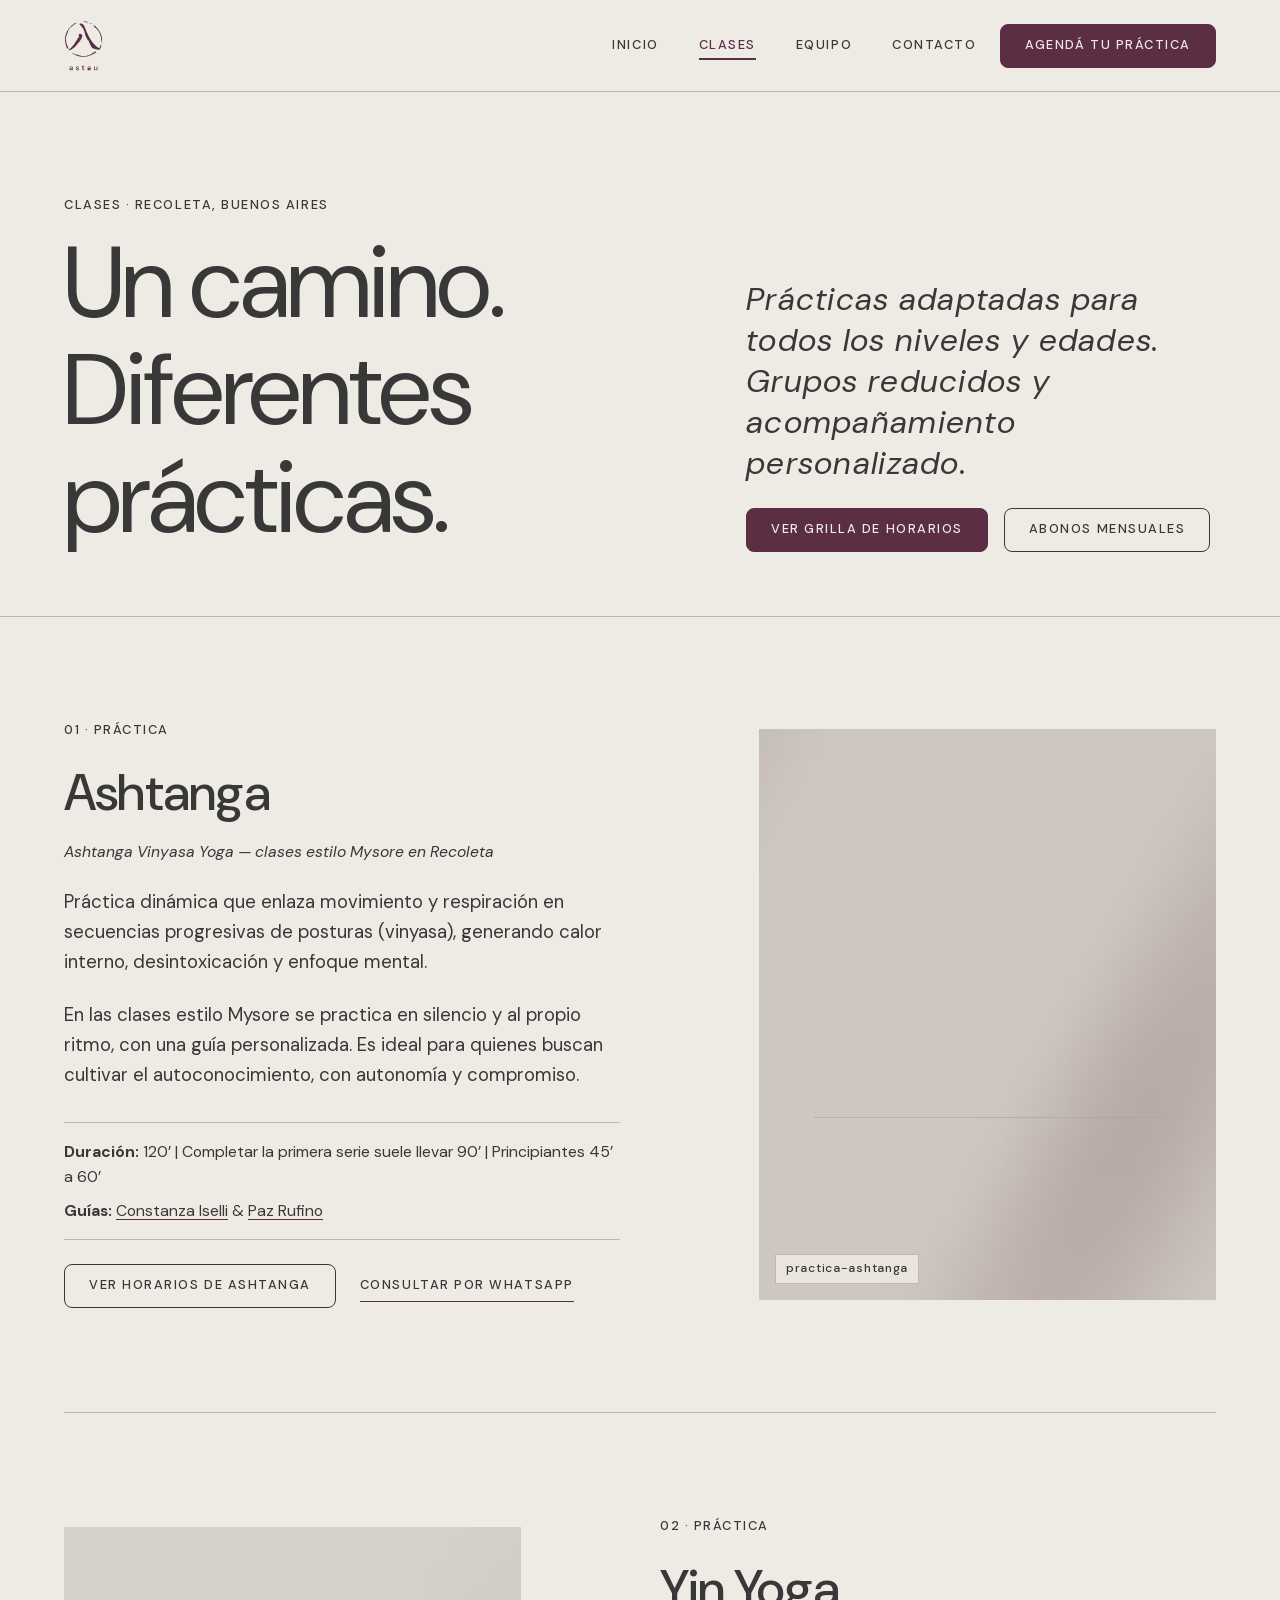
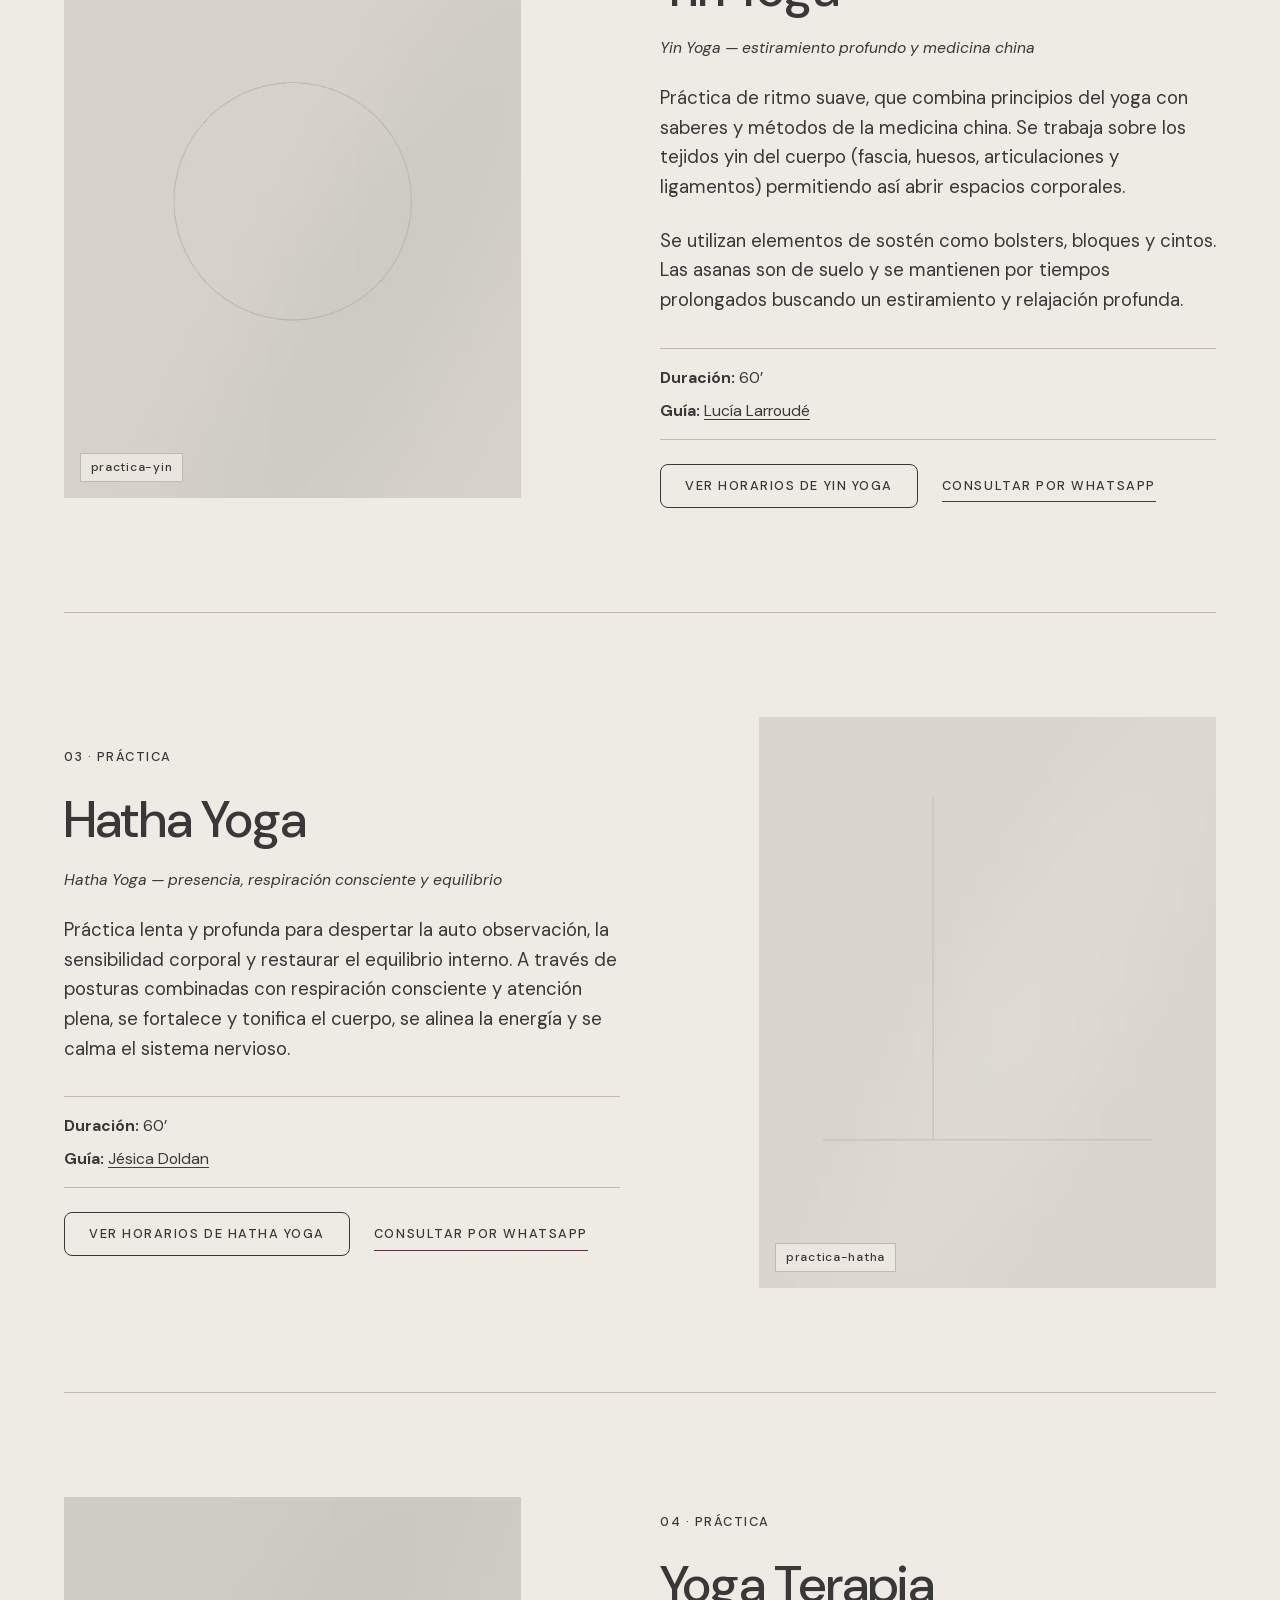
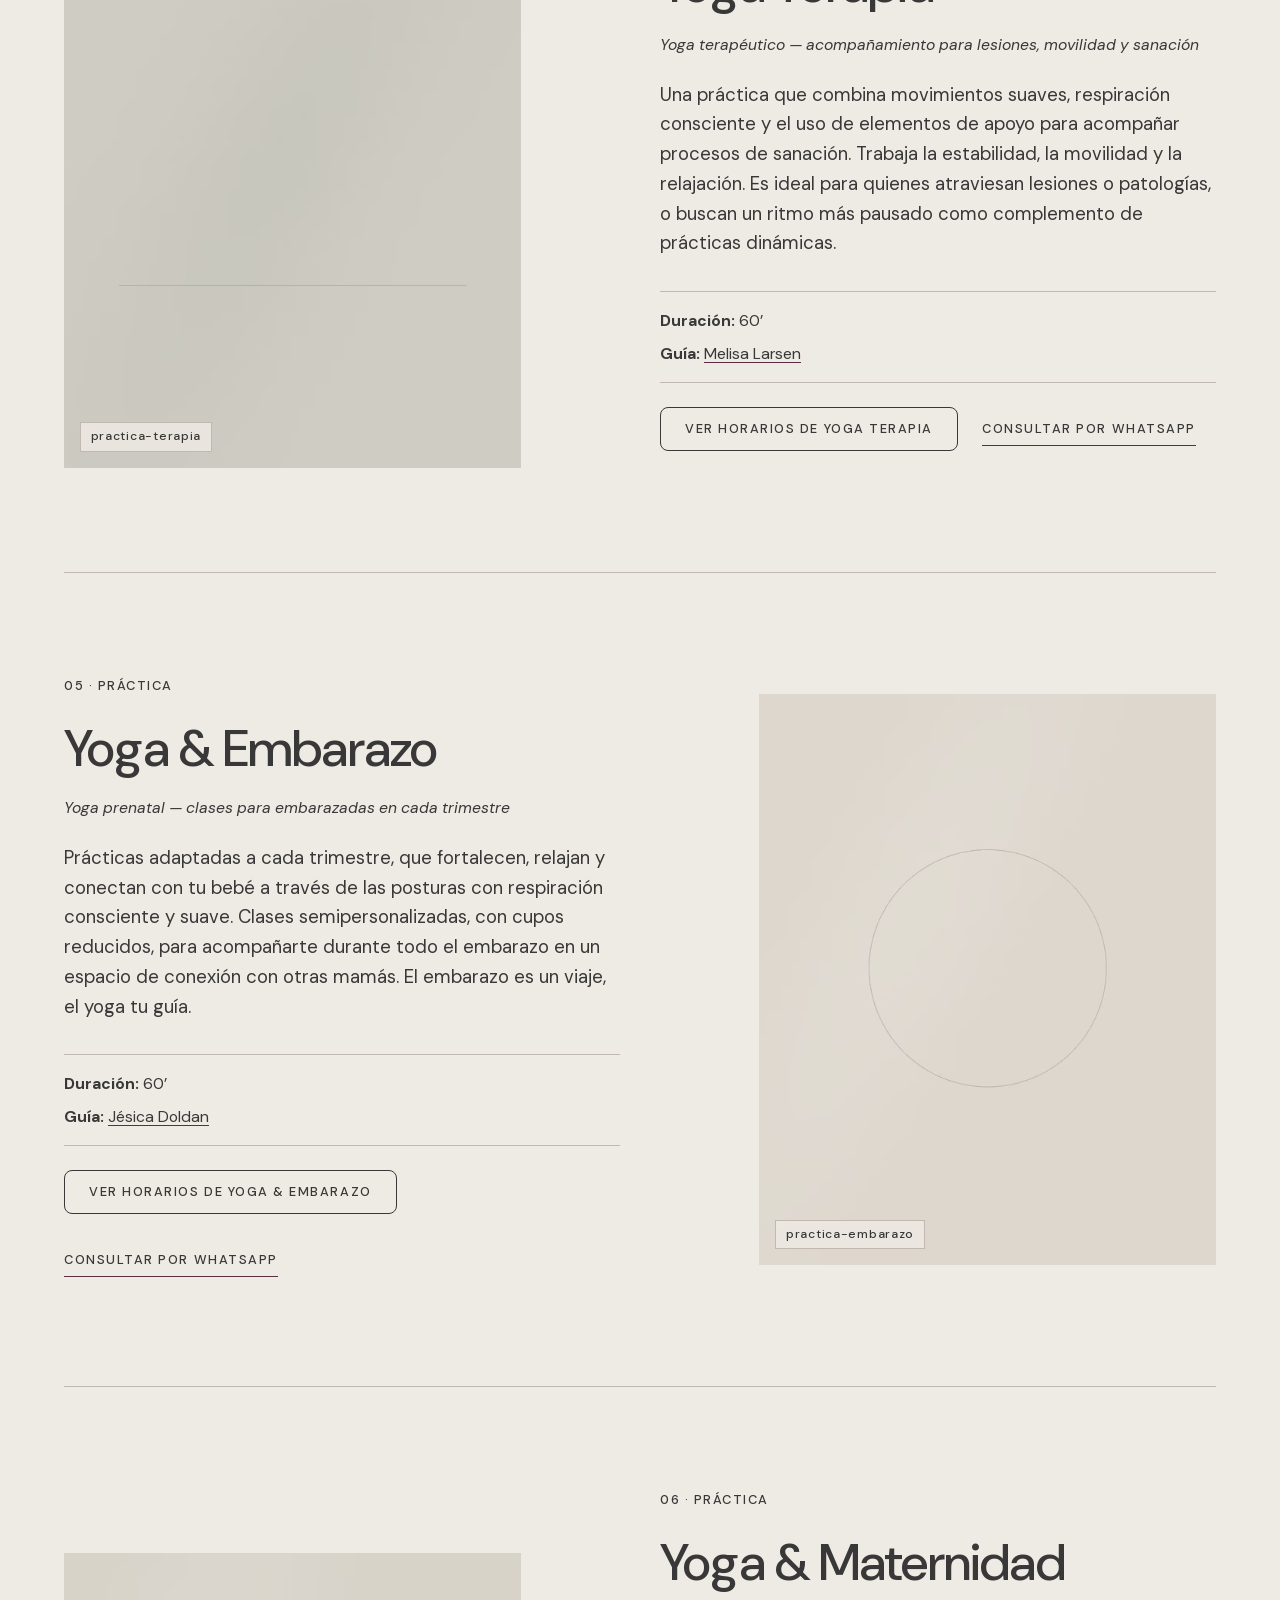
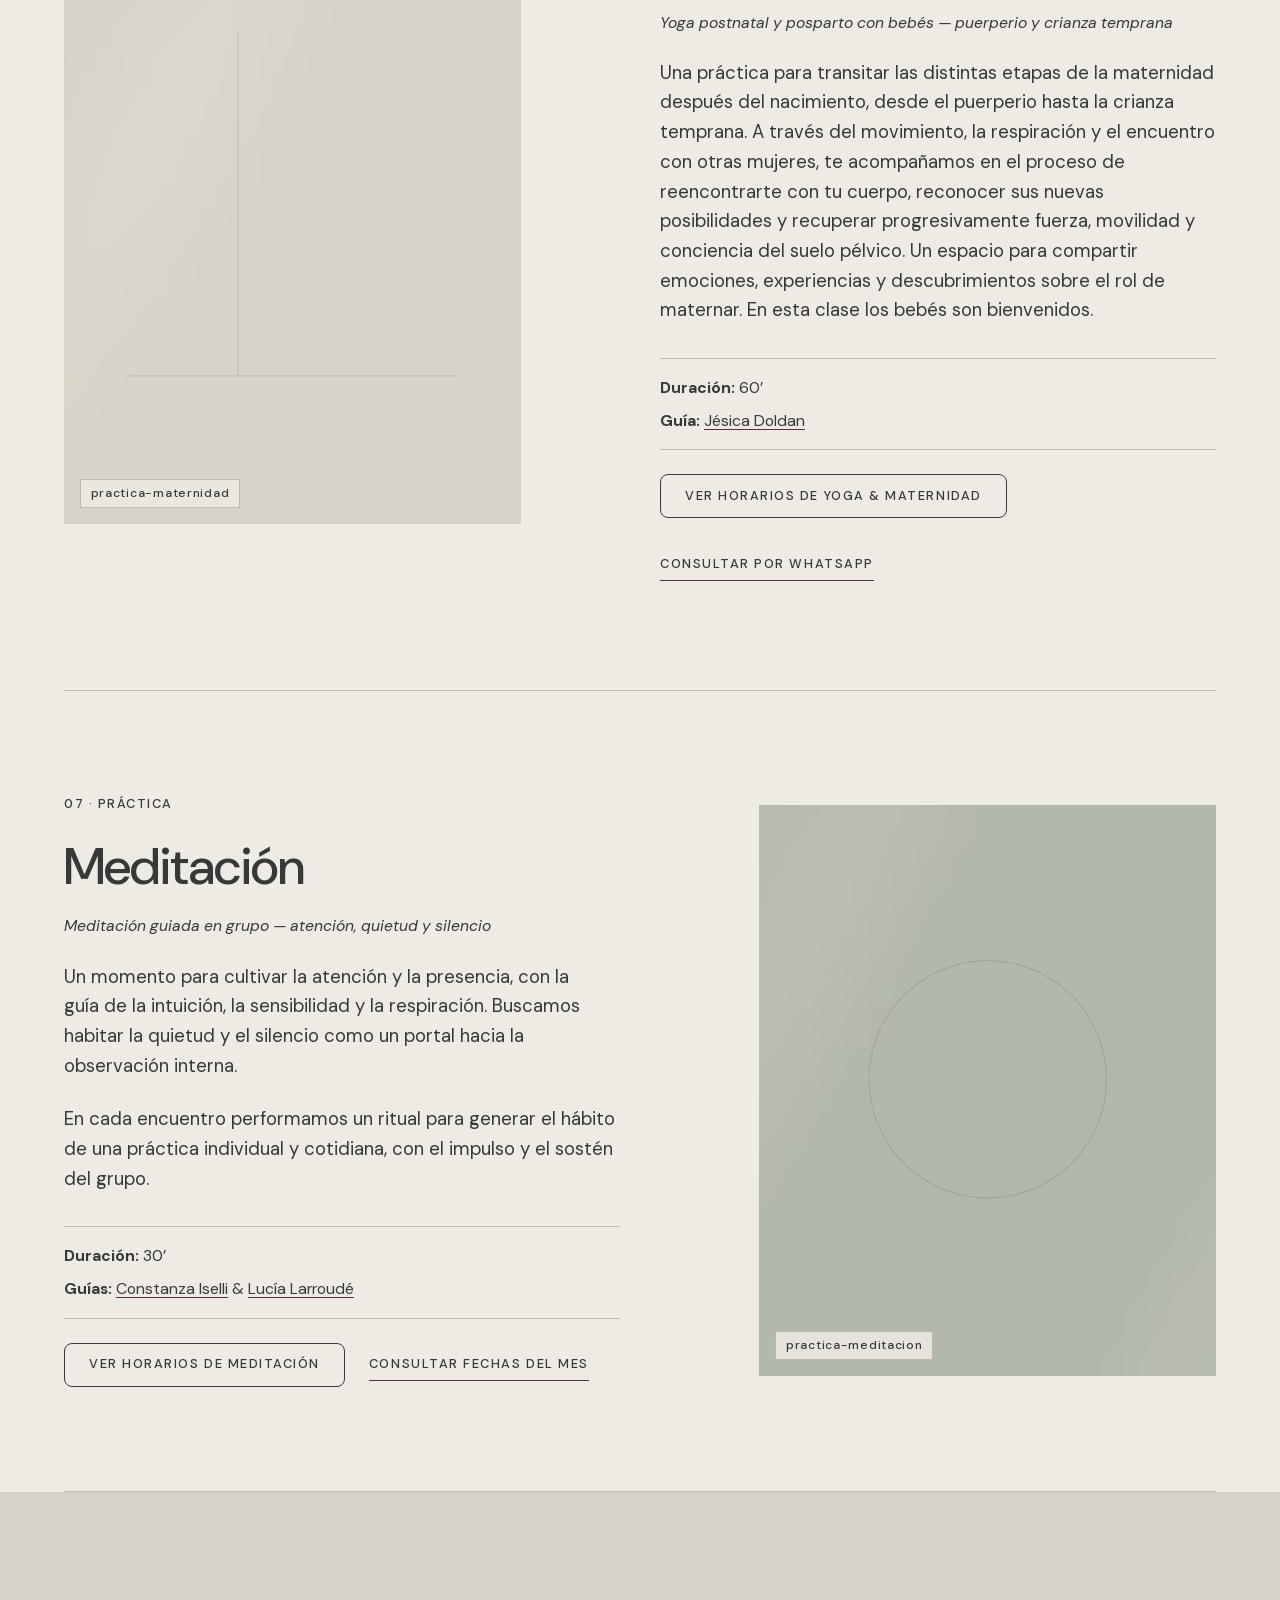
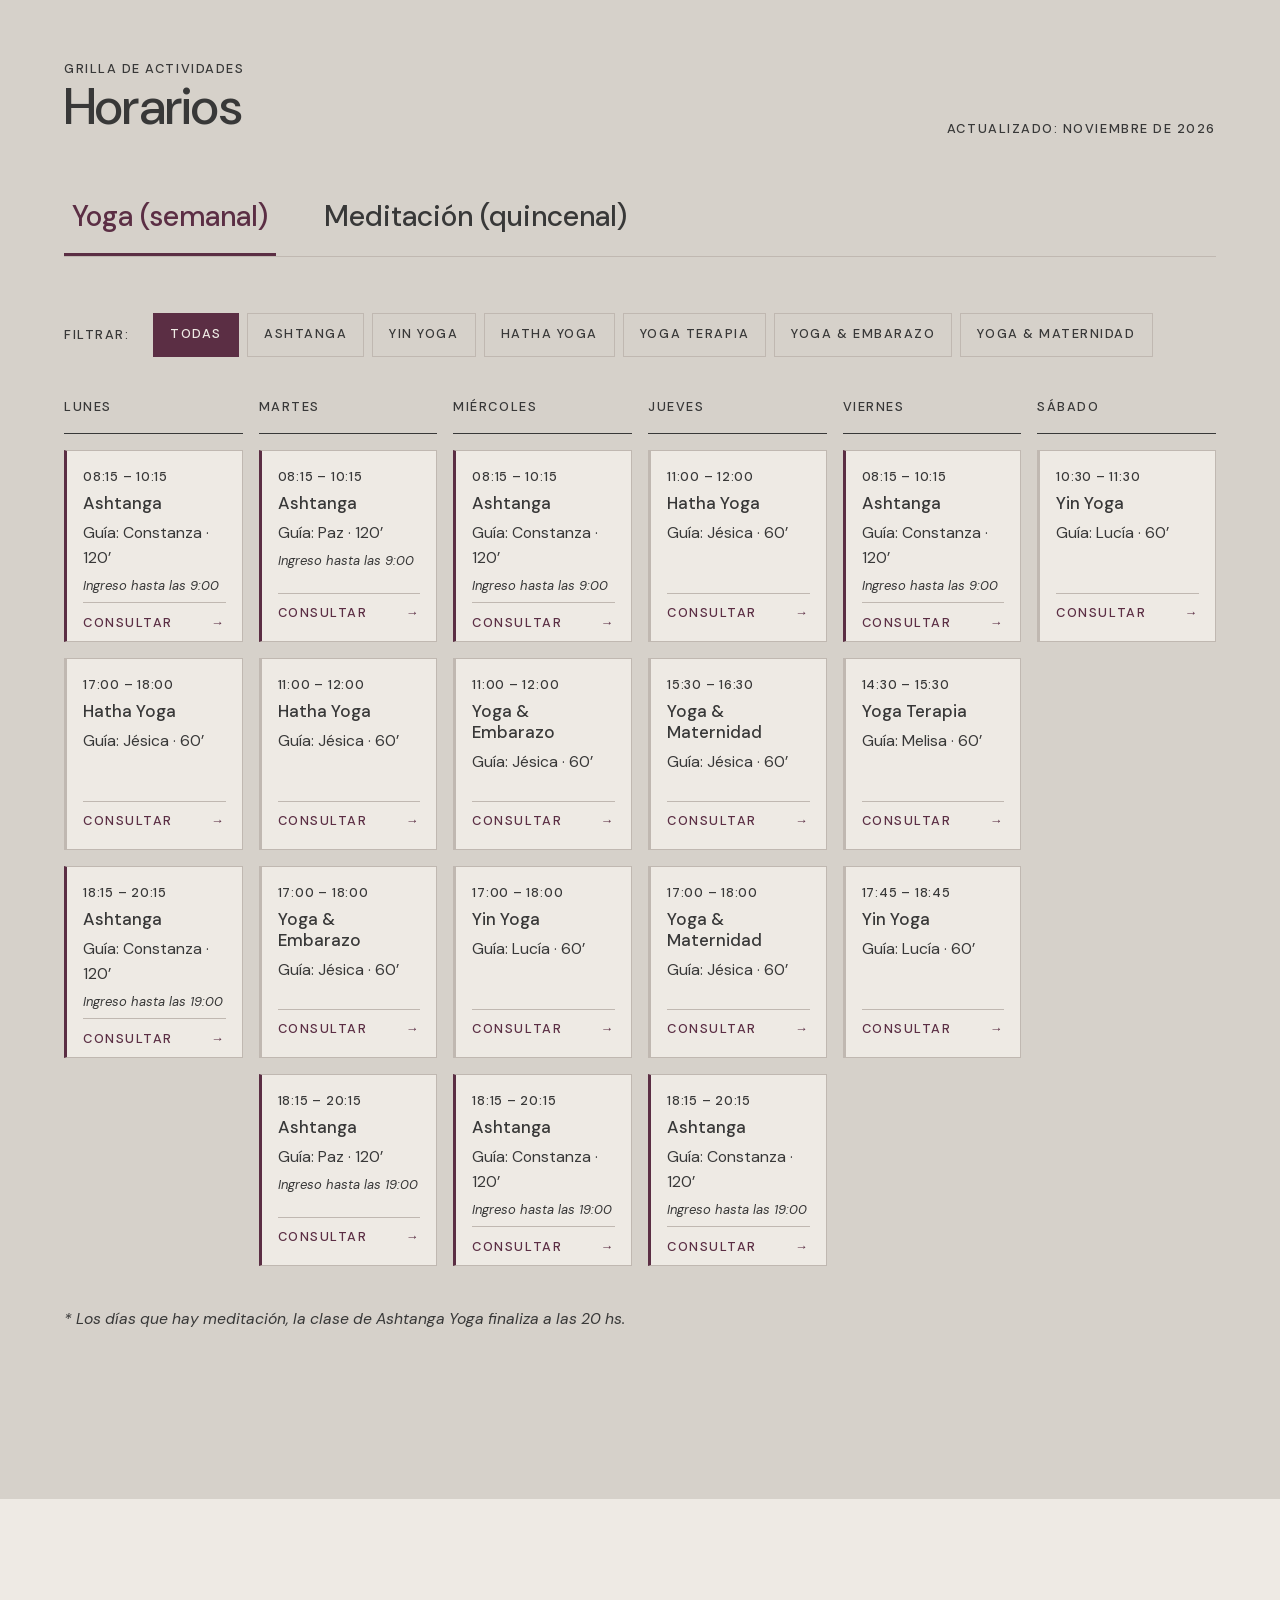
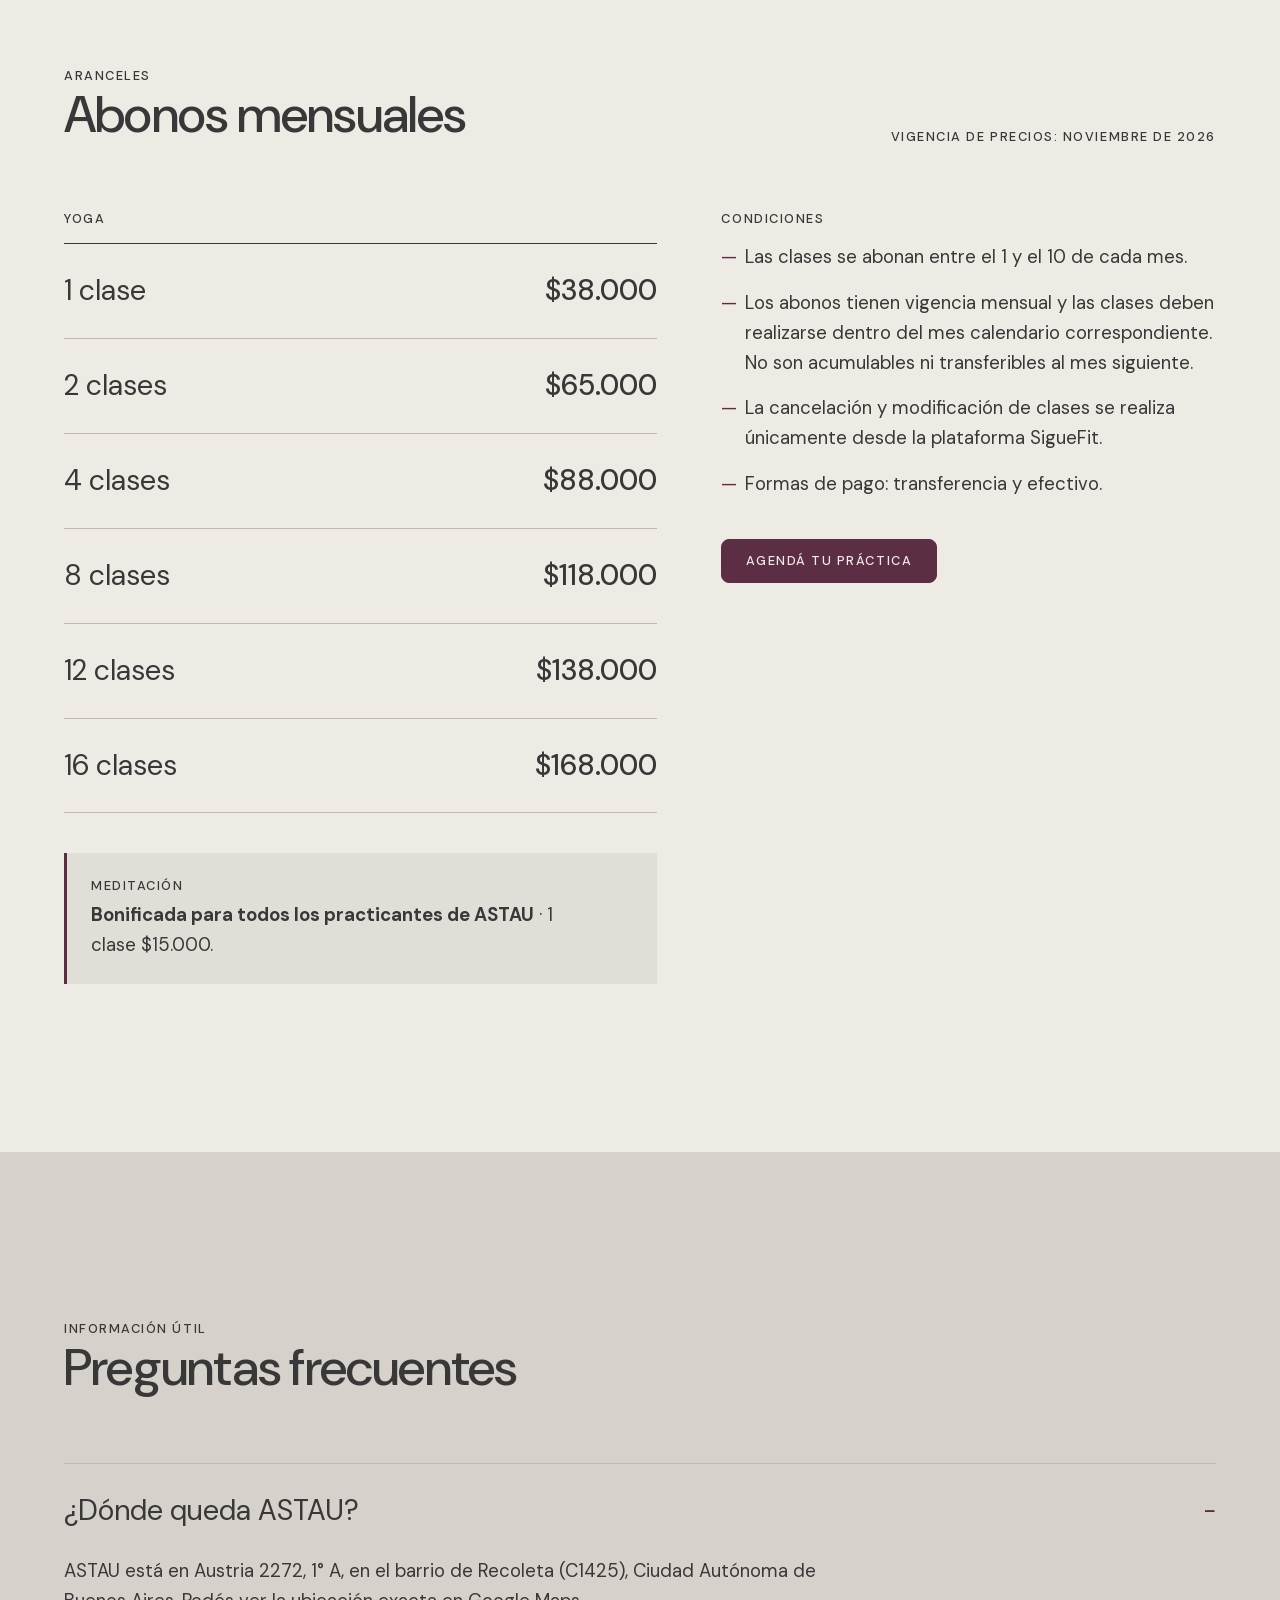
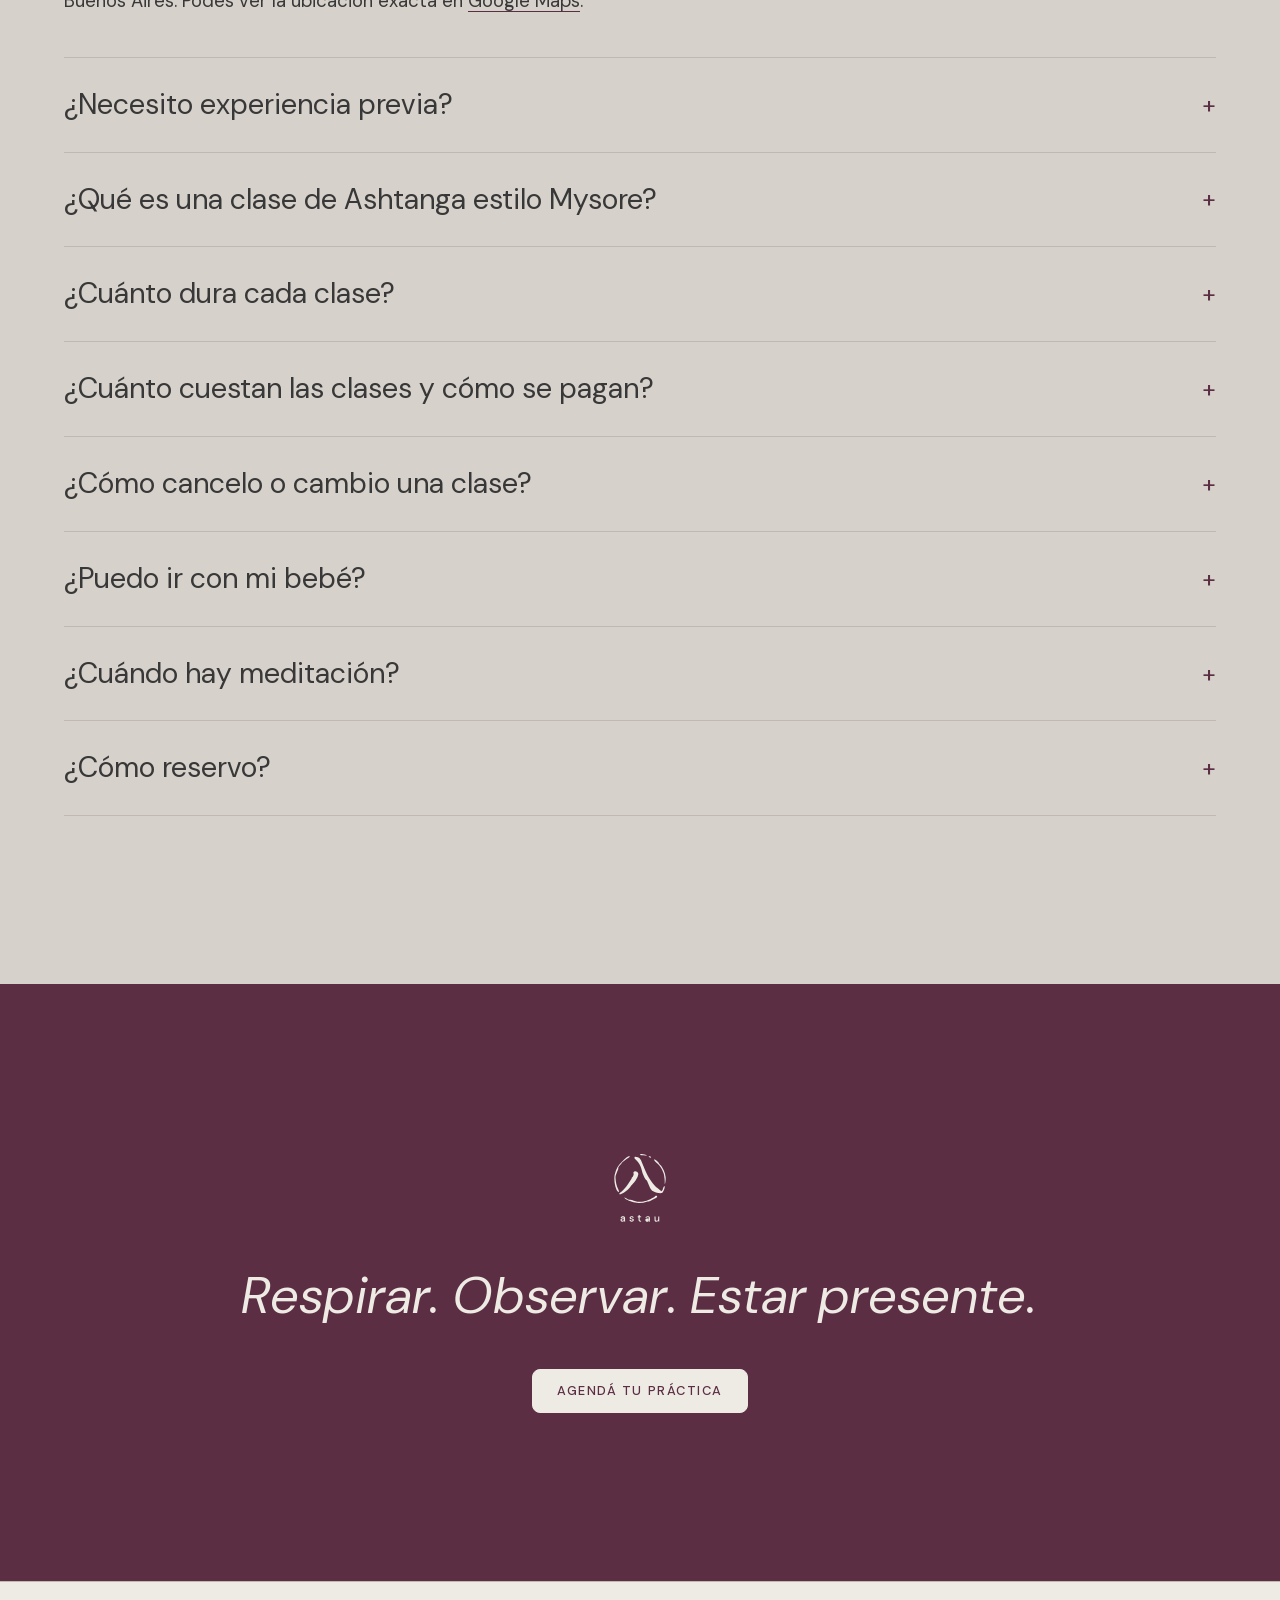
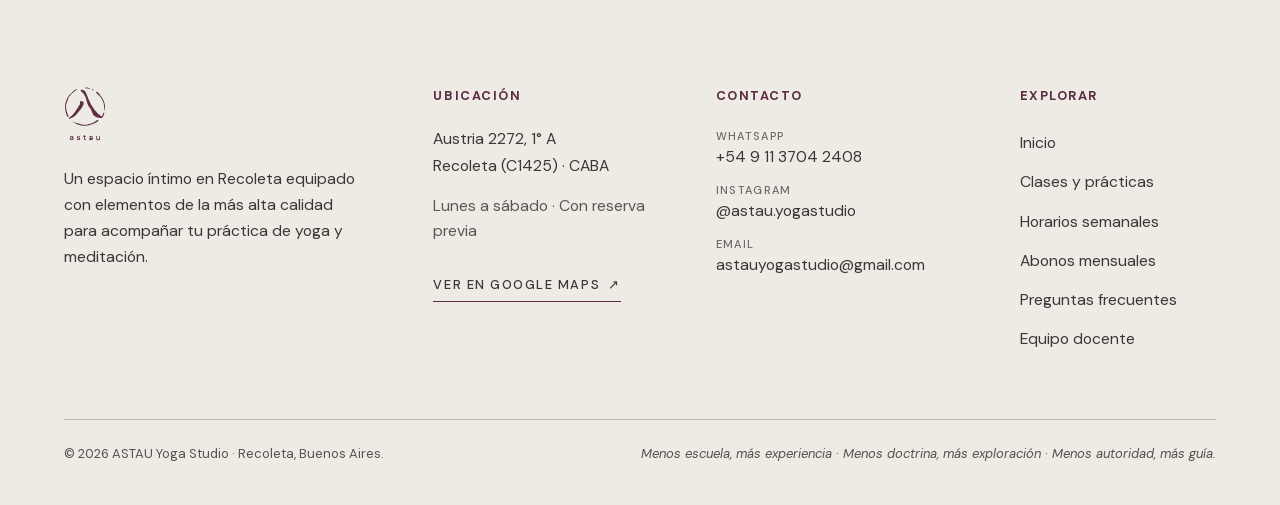
==== clases/index.html @ cbd9202c "version 2" ====
<!DOCTYPE html>
<html lang="es-AR">
<head>
  <meta charset="utf-8">
  <meta name="viewport" content="width=device-width, initial-scale=1.0">
  <title>Clases de yoga en Recoleta: prácticas, horarios y abonos · ASTAU</title>
  <meta name="description" content="Ashtanga estilo Mysore, Yin Yoga, Hatha, Yoga Terapia, yoga prenatal y postnatal, y meditación. Horarios de lunes a sábado y abonos mensuales.">
  <link rel="canonical" href="https://www.astauyoga.com.ar/clases/">

  <!-- Open Graph -->
  <meta property="og:type" content="website">
  <meta property="og:locale" content="es_AR">
  <meta property="og:site_name" content="ASTAU Yoga Studio">
  <meta property="og:title" content="Clases de yoga en Recoleta: prácticas, horarios y abonos · ASTAU">
  <meta property="og:description" content="Ashtanga estilo Mysore, Yin Yoga, Hatha, Yoga Terapia, yoga prenatal y postnatal, y meditación. Horarios de lunes a sábado y abonos mensuales.">
  <meta property="og:url" content="https://www.astauyoga.com.ar/clases/">
  <meta property="og:image" content="https://www.astauyoga.com.ar/assets/img/og-astau.jpg">
  <meta property="og:image:width" content="1200">
  <meta property="og:image:height" content="630">
  <meta name="twitter:card" content="summary_large_image">

  <!-- Iconos y Manifiesto -->
  <link rel="icon" href="/favicon.svg" type="image/svg+xml">
  <link rel="manifest" href="/site.webmanifest">
  <meta name="theme-color" content="#EEEAE4">

  <!-- Preload tipografía variable -->
  <link rel="preload" href="/assets/fonts/DMSans-Variable.woff2" as="font" type="font/woff2" crossorigin>
  <link rel="preload" href="/assets/fonts/DMSans-Italic-Variable.woff2" as="font" type="font/woff2" crossorigin>

  <!-- Hojas de estilo -->
  <link rel="stylesheet" href="/assets/css/tokens.css">
  <link rel="stylesheet" href="/assets/css/base.css">
  <link rel="stylesheet" href="/assets/css/components.css">
  <link rel="stylesheet" href="/assets/css/pages.css">

  <!-- Datos estructurados JSON-LD (SportsActivityLocation + OfferCatalog + WebSite + BreadcrumbList) -->
  <script type="application/ld+json">
  {
    "@context": "https://schema.org",
    "@graph": [
      {
        "@type": "SportsActivityLocation",
        "@id": "https://www.astauyoga.com.ar/#organization",
        "name": "ASTAU Yoga Studio",
        "alternateName": "ASTAU",
        "url": "https://www.astauyoga.com.ar/",
        "telephone": "+54 9 11 3704-2408",
        "email": "astauyogastudio@gmail.com",
        "image": "https://www.astauyoga.com.ar/assets/img/og-astau.jpg",
        "priceRange": "$15.000 - $168.000 ARS",
        "address": {
          "@type": "PostalAddress",
          "streetAddress": "Austria 2272, 1° A",
          "addressLocality": "Recoleta, Ciudad Autónoma de Buenos Aires",
          "addressRegion": "CABA",
          "postalCode": "C1425",
          "addressCountry": "AR"
        },
        "geo": {
          "@type": "GeoCoordinates",
          "latitude": -34.5882,
          "longitude": -58.4023
        },
        "hasMap": "https://maps.app.goo.gl/wTtZTwhwu7xZctVu7",
        "sameAs": [
          "https://www.instagram.com/astau.yogastudio/"
        ],
        "openingHoursSpecification": [
          {
            "@type": "OpeningHoursSpecification",
            "dayOfWeek": ["Monday", "Tuesday", "Wednesday"],
            "opens": "08:15",
            "closes": "20:15"
          },
          {
            "@type": "OpeningHoursSpecification",
            "dayOfWeek": "Thursday",
            "opens": "11:00",
            "closes": "20:15"
          },
          {
            "@type": "OpeningHoursSpecification",
            "dayOfWeek": "Friday",
            "opens": "08:15",
            "closes": "18:45"
          },
          {
            "@type": "OpeningHoursSpecification",
            "dayOfWeek": "Saturday",
            "opens": "10:30",
            "closes": "11:30"
          }
        ],
        "hasOfferCatalog": {
          "@type": "OfferCatalog",
          "name": "Prácticas y abonos mensuales en ASTAU",
          "itemListElement": [
            {
              "@type": "Offer",
              "name": "Abono mensual Yoga — 1 clase",
              "price": "38000",
              "priceCurrency": "ARS",
              "url": "https://www.astauyoga.com.ar/clases/#abonos"
            },
            {
              "@type": "Offer",
              "name": "Abono mensual Yoga — 2 clases",
              "price": "65000",
              "priceCurrency": "ARS",
              "url": "https://www.astauyoga.com.ar/clases/#abonos"
            },
            {
              "@type": "Offer",
              "name": "Abono mensual Yoga — 4 clases",
              "price": "88000",
              "priceCurrency": "ARS",
              "url": "https://www.astauyoga.com.ar/clases/#abonos"
            },
            {
              "@type": "Offer",
              "name": "Abono mensual Yoga — 8 clases",
              "price": "118000",
              "priceCurrency": "ARS",
              "url": "https://www.astauyoga.com.ar/clases/#abonos"
            },
            {
              "@type": "Offer",
              "name": "Abono mensual Yoga — 12 clases",
              "price": "138000",
              "priceCurrency": "ARS",
              "url": "https://www.astauyoga.com.ar/clases/#abonos"
            },
            {
              "@type": "Offer",
              "name": "Abono mensual Yoga — 16 clases",
              "price": "168000",
              "priceCurrency": "ARS",
              "url": "https://www.astauyoga.com.ar/clases/#abonos"
            },
            {
              "@type": "Offer",
              "name": "Clase de Meditación (bonificada para practicantes de ASTAU)",
              "price": "15000",
              "priceCurrency": "ARS",
              "url": "https://www.astauyoga.com.ar/clases/#abonos"
            }
          ]
        }
      },
      {
        "@type": "WebSite",
        "@id": "https://www.astauyoga.com.ar/#website",
        "url": "https://www.astauyoga.com.ar/",
        "name": "ASTAU Yoga Studio",
        "inLanguage": "es-AR"
      },
      {
        "@type": "BreadcrumbList",
        "itemListElement": [
          {
            "@type": "ListItem",
            "position": 1,
            "name": "Inicio",
            "item": "https://www.astauyoga.com.ar/"
          },
          {
            "@type": "ListItem",
            "position": 2,
            "name": "Clases",
            "item": "https://www.astauyoga.com.ar/clases/"
          }
        ]
      }
    ]
  }
  </script>
</head>
<body>
  <a class="skip-link" href="#contenido-principal">Saltar al contenido</a>

  <!-- Header -->
  <header class="site-header">
    <div class="container site-header__inner">
      <a class="site-logo" href="/" aria-label="ASTAU — Inicio">
        <img class="site-logo__img site-logo__img--color" src="/assets/brand/logo-color.svg" width="90" height="121" alt="ASTAU">
      </a>

      <nav class="site-nav" aria-label="Navegación principal">
        <ul class="site-nav__list">
          <li><a class="site-nav__link" href="/">Inicio</a></li>
          <li><a class="site-nav__link" href="/clases/" aria-current="page">Clases</a></li>
          <li><a class="site-nav__link" href="/equipo/">Equipo</a></li>
          <li><a class="site-nav__link" href="#contacto">Contacto</a></li>
        </ul>

        <a
          class="btn btn--primary site-nav__cta-desktop"
          href="https://wa.me/5491137042408?text=Hola%2C%20quiero%20agendar%20una%20pr%C3%A1ctica%20en%20ASTAU."
          target="_blank"
          rel="noopener noreferrer"
          data-track="clic_whatsapp"
          data-track-location="header"
        >Agendá tu práctica</a>

        <button
          class="menu-toggle"
          type="button"
          aria-expanded="false"
          aria-controls="mobile-menu"
        >Menú</button>
      </nav>
    </div>
  </header>

  <!-- Panel Menú Mobile -->
  <div id="mobile-menu" class="mobile-menu" role="dialog" aria-label="Menú de navegación" hidden>
    <nav aria-label="Navegación móvil">
      <ul class="mobile-menu__list">
        <li><a class="mobile-menu__link" href="/">Inicio</a></li>
        <li><a class="mobile-menu__link" href="/clases/" aria-current="page">Clases</a></li>
        <li><a class="mobile-menu__link" href="/equipo/">Equipo</a></li>
        <li><a class="mobile-menu__link" href="#contacto">Contacto</a></li>
      </ul>
    </nav>

    <div class="mobile-menu__footer">
      <div>
        <a
          class="btn btn--primary"
          href="https://wa.me/5491137042408?text=Hola%2C%20quiero%20agendar%20una%20pr%C3%A1ctica%20en%20ASTAU."
          target="_blank"
          rel="noopener noreferrer"
          data-track="clic_whatsapp"
          data-track-location="header_mobile"
        >Agendá tu práctica</a>
      </div>
      <div class="mobile-menu__meta">
        <p>Austria 2272, 1° A · Recoleta, CABA</p>
        <p><a class="link-inline" href="https://wa.me/5491137042408" target="_blank" rel="noopener noreferrer" data-track="clic_whatsapp" data-track-location="menu_mobile">+54 9 11 3704 2408</a> · <a class="link-inline" href="https://www.instagram.com/astau.yogastudio/" target="_blank" rel="noopener noreferrer" data-track="clic_instagram">@astau.yogastudio</a></p>
      </div>
    </div>
  </div>

  <main id="contenido-principal">
    <!-- 1. APERTURA -->
    <section class="page-hero" aria-labelledby="clases-titulo">
      <div class="container page-hero__grid">
        <div data-reveal>
          <p class="t-label">Clases · Recoleta, Buenos Aires</p>
          <h1 id="clases-titulo" class="t-display" style="margin-block-start: var(--s-2);">
            Un camino.<br>
            Diferentes prácticas.
          </h1>
        </div>
        <div data-reveal style="--reveal-delay: 120ms;">
          <p class="t-quote" style="font-size: clamp(1.375rem, 1.5vw + 1rem, 2rem);">
            Prácticas adaptadas para todos los niveles y edades. Grupos reducidos y acompañamiento personalizado.
          </p>
          <div style="margin-block-start: var(--s-3); display: flex; flex-wrap: wrap; gap: var(--s-2);">
            <a class="btn btn--primary" href="#horarios">Ver grilla de horarios</a>
            <a class="btn btn--secondary" href="#abonos">Abonos mensuales</a>
          </div>
        </div>
      </div>
    </section>

    <!-- 2. FICHAS DE LAS 7 PRÁCTICAS -->
    <section aria-label="Nuestras prácticas">
      <div class="container">
        <!-- 01. Ashtanga -->
        <article id="ashtanga" class="practice-detail" data-reveal>
          <div class="practice-detail__content">
            <p class="t-label">01 · Práctica</p>
            <h2 class="t-h2">Ashtanga</h2>
            <p class="practice-detail__subtitle">Ashtanga Vinyasa Yoga — clases estilo Mysore en Recoleta</p>
            <p class="t-body">
              Práctica dinámica que enlaza movimiento y respiración en secuencias progresivas de posturas (vinyasa), generando calor interno, desintoxicación y enfoque mental.
            </p>
            <p class="t-body">
              En las clases estilo Mysore se practica en silencio y al propio ritmo, con una guía personalizada. Es ideal para quienes buscan cultivar el autoconocimiento, con autonomía y compromiso.
            </p>
            <div class="practice-detail__specs">
              <p><strong>Duración:</strong> 120’ | Completar la primera serie suele llevar 90’ | Principiantes 45’ a 60’</p>
              <p><strong>Guías:</strong> <a class="link-inline" href="/equipo/#constanza-iselli">Constanza Iselli</a> &amp; <a class="link-inline" href="/equipo/#paz-rufino">Paz Rufino</a></p>
            </div>
            <div class="practice-detail__actions">
              <a class="btn btn--secondary" href="/clases/?practica=ashtanga#horarios" data-filter-link="ashtanga">Ver horarios de Ashtanga</a>
              <a
                class="link-editorial"
                href="https://wa.me/5491137042408?text=Hola%2C%20quiero%20consultar%20por%20las%20clases%20de%20Ashtanga%20en%20ASTAU."
                target="_blank"
                rel="noopener noreferrer"
                data-track="clic_whatsapp"
                data-track-location="ficha_practica"
                data-track-practice="Ashtanga"
              >Consultar por WhatsApp</a>
            </div>
          </div>
          <div class="practice-detail__media">
            <figure class="media media--4-5">
              <picture>
                <source type="image/avif" srcset="/assets/img/practica-ashtanga.avif 600w, /assets/img/practica-ashtanga-2x.avif 1200w" sizes="(max-width: 1023px) 100vw, 42vw">
                <source type="image/webp" srcset="/assets/img/practica-ashtanga.webp 600w, /assets/img/practica-ashtanga-2x.webp 1200w" sizes="(max-width: 1023px) 100vw, 42vw">
                <img src="/assets/img/practica-ashtanga.webp" alt="Práctica de Ashtanga Yoga estilo Mysore en ASTAU Recoleta" width="600" height="750" loading="lazy">
              </picture>
              <span class="media__badge" aria-hidden="true">practica-ashtanga</span>
            </figure>
          </div>
        </article>

        <!-- 02. Yin Yoga -->
        <article id="yin-yoga" class="practice-detail" data-reveal>
          <div class="practice-detail__content">
            <p class="t-label">02 · Práctica</p>
            <h2 class="t-h2">Yin Yoga</h2>
            <p class="practice-detail__subtitle">Yin Yoga — estiramiento profundo y medicina china</p>
            <p class="t-body">
              Práctica de ritmo suave, que combina principios del yoga con saberes y métodos de la medicina china. Se trabaja sobre los tejidos yin del cuerpo (fascia, huesos, articulaciones y ligamentos) permitiendo así abrir espacios corporales.
            </p>
            <p class="t-body">
              Se utilizan elementos de sostén como bolsters, bloques y cintos. Las asanas son de suelo y se mantienen por tiempos prolongados buscando un estiramiento y relajación profunda.
            </p>
            <div class="practice-detail__specs">
              <p><strong>Duración:</strong> 60’</p>
              <p><strong>Guía:</strong> <a class="link-inline" href="/equipo/#lucia-larroude">Lucía Larroudé</a></p>
            </div>
            <div class="practice-detail__actions">
              <a class="btn btn--secondary" href="/clases/?practica=yin-yoga#horarios" data-filter-link="yin-yoga">Ver horarios de Yin Yoga</a>
              <a
                class="link-editorial"
                href="https://wa.me/5491137042408?text=Hola%2C%20quiero%20consultar%20por%20las%20clases%20de%20Yin%20Yoga%20en%20ASTAU."
                target="_blank"
                rel="noopener noreferrer"
                data-track="clic_whatsapp"
                data-track-location="ficha_practica"
                data-track-practice="Yin Yoga"
              >Consultar por WhatsApp</a>
            </div>
          </div>
          <div class="practice-detail__media">
            <figure class="media media--4-5">
              <picture>
                <source type="image/avif" srcset="/assets/img/practica-yin.avif 600w, /assets/img/practica-yin-2x.avif 1200w" sizes="(max-width: 1023px) 100vw, 42vw">
                <source type="image/webp" srcset="/assets/img/practica-yin.webp 600w, /assets/img/practica-yin-2x.webp 1200w" sizes="(max-width: 1023px) 100vw, 42vw">
                <img src="/assets/img/practica-yin.webp" alt="Práctica de Yin Yoga con bolsters y elementos de sostén en ASTAU" width="600" height="750" loading="lazy">
              </picture>
              <span class="media__badge" aria-hidden="true">practica-yin</span>
            </figure>
          </div>
        </article>

        <!-- 03. Hatha Yoga -->
        <article id="hatha-yoga" class="practice-detail" data-reveal>
          <div class="practice-detail__content">
            <p class="t-label">03 · Práctica</p>
            <h2 class="t-h2">Hatha Yoga</h2>
            <p class="practice-detail__subtitle">Hatha Yoga — presencia, respiración consciente y equilibrio</p>
            <p class="t-body">
              Práctica lenta y profunda para despertar la auto observación, la sensibilidad corporal y restaurar el equilibrio interno. A través de posturas combinadas con respiración consciente y atención plena, se fortalece y tonifica el cuerpo, se alinea la energía y se calma el sistema nervioso.
            </p>
            <div class="practice-detail__specs">
              <p><strong>Duración:</strong> 60’</p>
              <p><strong>Guía:</strong> <a class="link-inline" href="/equipo/#jesica-doldan">Jésica Doldan</a></p>
            </div>
            <div class="practice-detail__actions">
              <a class="btn btn--secondary" href="/clases/?practica=hatha-yoga#horarios" data-filter-link="hatha-yoga">Ver horarios de Hatha Yoga</a>
              <a
                class="link-editorial"
                href="https://wa.me/5491137042408?text=Hola%2C%20quiero%20consultar%20por%20las%20clases%20de%20Hatha%20Yoga%20en%20ASTAU."
                target="_blank"
                rel="noopener noreferrer"
                data-track="clic_whatsapp"
                data-track-location="ficha_practica"
                data-track-practice="Hatha Yoga"
              >Consultar por WhatsApp</a>
            </div>
          </div>
          <div class="practice-detail__media">
            <figure class="media media--4-5">
              <picture>
                <source type="image/avif" srcset="/assets/img/practica-hatha.avif 600w, /assets/img/practica-hatha-2x.avif 1200w" sizes="(max-width: 1023px) 100vw, 42vw">
                <source type="image/webp" srcset="/assets/img/practica-hatha.webp 600w, /assets/img/practica-hatha-2x.webp 1200w" sizes="(max-width: 1023px) 100vw, 42vw">
                <img src="/assets/img/practica-hatha.webp" alt="Práctica de Hatha Yoga en la sala de ASTAU Recoleta" width="600" height="750" loading="lazy">
              </picture>
              <span class="media__badge" aria-hidden="true">practica-hatha</span>
            </figure>
          </div>
        </article>

        <!-- 04. Yoga Terapia -->
        <article id="yoga-terapia" class="practice-detail" data-reveal>
          <div class="practice-detail__content">
            <p class="t-label">04 · Práctica</p>
            <h2 class="t-h2">Yoga Terapia</h2>
            <p class="practice-detail__subtitle">Yoga terapéutico — acompañamiento para lesiones, movilidad y sanación</p>
            <p class="t-body">
              Una práctica que combina movimientos suaves, respiración consciente y el uso de elementos de apoyo para acompañar procesos de sanación. Trabaja la estabilidad, la movilidad y la relajación. Es ideal para quienes atraviesan lesiones o patologías, o buscan un ritmo más pausado como complemento de prácticas dinámicas.
            </p>
            <div class="practice-detail__specs">
              <p><strong>Duración:</strong> 60’</p>
              <p><strong>Guía:</strong> <a class="link-inline" href="/equipo/#melisa-larsen">Melisa Larsen</a></p>
            </div>
            <div class="practice-detail__actions">
              <a class="btn btn--secondary" href="/clases/?practica=yoga-terapia#horarios" data-filter-link="yoga-terapia">Ver horarios de Yoga Terapia</a>
              <a
                class="link-editorial"
                href="https://wa.me/5491137042408?text=Hola%2C%20quiero%20consultar%20por%20las%20clases%20de%20Yoga%20Terapia%20en%20ASTAU."
                target="_blank"
                rel="noopener noreferrer"
                data-track="clic_whatsapp"
                data-track-location="ficha_practica"
                data-track-practice="Yoga Terapia"
              >Consultar por WhatsApp</a>
            </div>
          </div>
          <div class="practice-detail__media">
            <figure class="media media--4-5">
              <picture>
                <source type="image/avif" srcset="/assets/img/practica-terapia.avif 600w, /assets/img/practica-terapia-2x.avif 1200w" sizes="(max-width: 1023px) 100vw, 42vw">
                <source type="image/webp" srcset="/assets/img/practica-terapia.webp 600w, /assets/img/practica-terapia-2x.webp 1200w" sizes="(max-width: 1023px) 100vw, 42vw">
                <img src="/assets/img/practica-terapia.webp" alt="Práctica de Yoga Terapia con elementos de apoyo en ASTAU" width="600" height="750" loading="lazy">
              </picture>
              <span class="media__badge" aria-hidden="true">practica-terapia</span>
            </figure>
          </div>
        </article>

        <!-- 05. Yoga & Embarazo -->
        <article id="yoga-embarazo" class="practice-detail" data-reveal>
          <div class="practice-detail__content">
            <p class="t-label">05 · Práctica</p>
            <h2 class="t-h2">Yoga &amp; Embarazo</h2>
            <p class="practice-detail__subtitle">Yoga prenatal — clases para embarazadas en cada trimestre</p>
            <p class="t-body">
              Prácticas adaptadas a cada trimestre, que fortalecen, relajan y conectan con tu bebé a través de las posturas con respiración consciente y suave. Clases semipersonalizadas, con cupos reducidos, para acompañarte durante todo el embarazo en un espacio de conexión con otras mamás. El embarazo es un viaje, el yoga tu guía.
            </p>
            <div class="practice-detail__specs">
              <p><strong>Duración:</strong> 60’</p>
              <p><strong>Guía:</strong> <a class="link-inline" href="/equipo/#jesica-doldan">Jésica Doldan</a></p>
            </div>
            <div class="practice-detail__actions">
              <a class="btn btn--secondary" href="/clases/?practica=yoga-embarazo#horarios" data-filter-link="yoga-embarazo">Ver horarios de Yoga &amp; Embarazo</a>
              <a
                class="link-editorial"
                href="https://wa.me/5491137042408?text=Hola%2C%20quiero%20consultar%20por%20las%20clases%20de%20Yoga%20%26%20Embarazo%20en%20ASTAU."
                target="_blank"
                rel="noopener noreferrer"
                data-track="clic_whatsapp"
                data-track-location="ficha_practica"
                data-track-practice="Yoga & Embarazo"
              >Consultar por WhatsApp</a>
            </div>
          </div>
          <div class="practice-detail__media">
            <figure class="media media--4-5">
              <picture>
                <source type="image/avif" srcset="/assets/img/practica-embarazo.avif 600w, /assets/img/practica-embarazo-2x.avif 1200w" sizes="(max-width: 1023px) 100vw, 42vw">
                <source type="image/webp" srcset="/assets/img/practica-embarazo.webp 600w, /assets/img/practica-embarazo-2x.webp 1200w" sizes="(max-width: 1023px) 100vw, 42vw">
                <img src="/assets/img/practica-embarazo.webp" alt="Práctica de Yoga y Embarazo prenatal en ASTAU Recoleta" width="600" height="750" loading="lazy">
              </picture>
              <span class="media__badge" aria-hidden="true">practica-embarazo</span>
            </figure>
          </div>
        </article>

        <!-- 06. Yoga & Maternidad -->
        <article id="yoga-maternidad" class="practice-detail" data-reveal>
          <div class="practice-detail__content">
            <p class="t-label">06 · Práctica</p>
            <h2 class="t-h2">Yoga &amp; Maternidad</h2>
            <p class="practice-detail__subtitle">Yoga postnatal y posparto con bebés — puerperio y crianza temprana</p>
            <p class="t-body">
              Una práctica para transitar las distintas etapas de la maternidad después del nacimiento, desde el puerperio hasta la crianza temprana. A través del movimiento, la respiración y el encuentro con otras mujeres, te acompañamos en el proceso de reencontrarte con tu cuerpo, reconocer sus nuevas posibilidades y recuperar progresivamente fuerza, movilidad y conciencia del suelo pélvico. Un espacio para compartir emociones, experiencias y descubrimientos sobre el rol de maternar. En esta clase los bebés son bienvenidos.
            </p>
            <div class="practice-detail__specs">
              <p><strong>Duración:</strong> 60’</p>
              <p><strong>Guía:</strong> <a class="link-inline" href="/equipo/#jesica-doldan">Jésica Doldan</a></p>
            </div>
            <div class="practice-detail__actions">
              <a class="btn btn--secondary" href="/clases/?practica=yoga-maternidad#horarios" data-filter-link="yoga-maternidad">Ver horarios de Yoga &amp; Maternidad</a>
              <a
                class="link-editorial"
                href="https://wa.me/5491137042408?text=Hola%2C%20quiero%20consultar%20por%20las%20clases%20de%20Yoga%20%26%20Maternidad%20en%20ASTAU."
                target="_blank"
                rel="noopener noreferrer"
                data-track="clic_whatsapp"
                data-track-location="ficha_practica"
                data-track-practice="Yoga & Maternidad"
              >Consultar por WhatsApp</a>
            </div>
          </div>
          <div class="practice-detail__media">
            <figure class="media media--4-5">
              <picture>
                <source type="image/avif" srcset="/assets/img/practica-maternidad.avif 600w, /assets/img/practica-maternidad-2x.avif 1200w" sizes="(max-width: 1023px) 100vw, 42vw">
                <source type="image/webp" srcset="/assets/img/practica-maternidad.webp 600w, /assets/img/practica-maternidad-2x.webp 1200w" sizes="(max-width: 1023px) 100vw, 42vw">
                <img src="/assets/img/practica-maternidad.webp" alt="Práctica de Yoga y Maternidad postnatal con bebés en ASTAU" width="600" height="750" loading="lazy">
              </picture>
              <span class="media__badge" aria-hidden="true">practica-maternidad</span>
            </figure>
          </div>
        </article>

        <!-- 07. Meditación -->
        <article id="meditacion" class="practice-detail" data-reveal>
          <div class="practice-detail__content">
            <p class="t-label">07 · Práctica</p>
            <h2 class="t-h2">Meditación</h2>
            <p class="practice-detail__subtitle">Meditación guiada en grupo — atención, quietud y silencio</p>
            <p class="t-body">
              Un momento para cultivar la atención y la presencia, con la guía de la intuición, la sensibilidad y la respiración. Buscamos habitar la quietud y el silencio como un portal hacia la observación interna.
            </p>
            <p class="t-body">
              En cada encuentro performamos un ritual para generar el hábito de una práctica individual y cotidiana, con el impulso y el sostén del grupo.
            </p>
            <div class="practice-detail__specs">
              <p><strong>Duración:</strong> 30’</p>
              <p><strong>Guías:</strong> <a class="link-inline" href="/equipo/#constanza-iselli">Constanza Iselli</a> &amp; <a class="link-inline" href="/equipo/#lucia-larroude">Lucía Larroudé</a></p>
            </div>
            <div class="practice-detail__actions">
              <a class="btn btn--secondary" href="/clases/?practica=meditacion#horarios" data-filter-link="meditacion">Ver horarios de Meditación</a>
              <a
                class="link-editorial"
                href="https://wa.me/5491137042408?text=Hola%2C%20quiero%20saber%20las%20fechas%20de%20meditaci%C3%B3n%20de%20este%20mes."
                target="_blank"
                rel="noopener noreferrer"
                data-track="clic_whatsapp"
                data-track-location="ficha_practica"
                data-track-practice="Meditación"
              >Consultar fechas del mes</a>
            </div>
          </div>
          <div class="practice-detail__media">
            <figure class="media media--4-5">
              <picture>
                <source type="image/avif" srcset="/assets/img/practica-meditacion.avif 600w, /assets/img/practica-meditacion-2x.avif 1200w" sizes="(max-width: 1023px) 100vw, 42vw">
                <source type="image/webp" srcset="/assets/img/practica-meditacion.webp 600w, /assets/img/practica-meditacion-2x.webp 1200w" sizes="(max-width: 1023px) 100vw, 42vw">
                <img src="/assets/img/practica-meditacion.webp" alt="Encuentro de Meditación en ASTAU Recoleta" width="600" height="750" loading="lazy">
              </picture>
              <span class="media__badge" aria-hidden="true">practica-meditacion</span>
            </figure>
          </div>
        </article>
      </div>
    </section>

    <!-- 3. HORARIOS (#horarios — 19 clases semanales + 2 de meditación en HTML) -->
    <section id="horarios" class="section section--surface" aria-labelledby="horarios-titulo">
      <div class="container">
        <div style="margin-block-end: var(--s-4); display: flex; flex-wrap: wrap; justify-content: space-between; align-items: flex-end; gap: var(--s-2);" data-reveal>
          <div>
            <p class="t-label">Grilla de actividades</p>
            <h2 id="horarios-titulo" class="t-h2">Horarios</h2>
          </div>
          <p class="t-label" style="color: var(--c-text);">Actualizado: noviembre de 2026</p>
        </div>

        <!-- Pestañas Yoga / Meditación -->
        <div class="tabs-header" data-reveal>
          <div class="tablist" role="tablist" focusgroup="tablist nomemory" aria-label="Tipo de práctica">
            <button
              id="tab-yoga"
              class="tab-btn"
              type="button"
              role="tab"
              aria-selected="true"
              tabindex="0"
              focusgroupstart
              data-tab-name="Yoga"
            >Yoga (semanal)</button>
            <button
              id="tab-meditacion"
              class="tab-btn"
              type="button"
              role="tab"
              aria-selected="false"
              tabindex="-1"
              data-tab-name="Meditación"
            >Meditación (quincenal)</button>
          </div>
        </div>

        <!-- PANEL 1: YOGA (19 clases semanales de lunes a sábado) -->
        <div id="panel-yoga" role="tabpanel" aria-labelledby="tab-yoga">
          <div class="tabpanel-inner">
            <!-- Controles: filtro por práctica + selector de día en mobile -->
            <div class="schedule-controls">
              <search aria-label="Filtrar horarios por práctica">
                <div class="filter-group" role="group" aria-label="Filtrar por práctica">
                  <span class="t-label filter-group__label">Filtrar:</span>
                  <button class="filter-chip" type="button" aria-pressed="true" data-filter="todas">Todas</button>
                  <button class="filter-chip" type="button" aria-pressed="false" data-filter="ashtanga">Ashtanga</button>
                  <button class="filter-chip" type="button" aria-pressed="false" data-filter="yin-yoga">Yin Yoga</button>
                  <button class="filter-chip" type="button" aria-pressed="false" data-filter="hatha-yoga">Hatha Yoga</button>
                  <button class="filter-chip" type="button" aria-pressed="false" data-filter="yoga-terapia">Yoga Terapia</button>
                  <button class="filter-chip" type="button" aria-pressed="false" data-filter="yoga-embarazo">Yoga &amp; Embarazo</button>
                  <button class="filter-chip" type="button" aria-pressed="false" data-filter="yoga-maternidad">Yoga &amp; Maternidad</button>
                </div>
              </search>

              <div class="day-selector" role="group" aria-label="Seleccionar día de la semana">
                <button class="day-btn" type="button" aria-pressed="true" data-day-target="lunes">Lunes</button>
                <button class="day-btn" type="button" aria-pressed="false" data-day-target="martes">Martes</button>
                <button class="day-btn" type="button" aria-pressed="false" data-day-target="miercoles">Miércoles</button>
                <button class="day-btn" type="button" aria-pressed="false" data-day-target="jueves">Jueves</button>
                <button class="day-btn" type="button" aria-pressed="false" data-day-target="viernes">Viernes</button>
                <button class="day-btn" type="button" aria-pressed="false" data-day-target="sabado">Sábado</button>
              </div>
            </div>

            <!-- Grilla de 6 columnas (Lunes a Sábado) -->
            <div class="schedule-grid">
              <!-- LUNES (3 clases) -->
              <div class="schedule-day" data-dia="lunes">
                <h3 class="schedule-day__title">Lunes</h3>
                <ul class="schedule-day__list">
                  <li class="schedule-card" data-dia="lunes" data-practica="ashtanga" data-hora="08:15">
                    <span class="schedule-card__time">08:15 – 10:15</span>
                    <strong class="schedule-card__name">Ashtanga</strong>
                    <span class="schedule-card__meta">Guía: Constanza · 120’</span>
                    <span class="schedule-card__note">Ingreso hasta las 9:00</span>
                    <a
                      class="schedule-card__action"
                      href="https://wa.me/5491137042408?text=Hola%2C%20quiero%20consultar%20por%20Ashtanga%2C%20lunes%2008%3A15."
                      target="_blank"
                      rel="noopener noreferrer"
                      data-track="clic_whatsapp"
                      data-track-location="clase"
                      data-track-practice="Ashtanga"
                    >Consultar <span aria-hidden="true">→</span></a>
                  </li>

                  <li class="schedule-card" data-dia="lunes" data-practica="hatha-yoga" data-hora="17:00">
                    <span class="schedule-card__time">17:00 – 18:00</span>
                    <strong class="schedule-card__name">Hatha Yoga</strong>
                    <span class="schedule-card__meta">Guía: Jésica · 60’</span>
                    <a
                      class="schedule-card__action"
                      href="https://wa.me/5491137042408?text=Hola%2C%20quiero%20consultar%20por%20Hatha%20Yoga%2C%20lunes%2017%3A00."
                      target="_blank"
                      rel="noopener noreferrer"
                      data-track="clic_whatsapp"
                      data-track-location="clase"
                      data-track-practice="Hatha Yoga"
                    >Consultar <span aria-hidden="true">→</span></a>
                  </li>

                  <li class="schedule-card" data-dia="lunes" data-practica="ashtanga" data-hora="18:15">
                    <span class="schedule-card__time">18:15 – 20:15</span>
                    <strong class="schedule-card__name">Ashtanga</strong>
                    <span class="schedule-card__meta">Guía: Constanza · 120’</span>
                    <span class="schedule-card__note">Ingreso hasta las 19:00</span>
                    <a
                      class="schedule-card__action"
                      href="https://wa.me/5491137042408?text=Hola%2C%20quiero%20consultar%20por%20Ashtanga%2C%20lunes%2018%3A15."
                      target="_blank"
                      rel="noopener noreferrer"
                      data-track="clic_whatsapp"
                      data-track-location="clase"
                      data-track-practice="Ashtanga"
                    >Consultar <span aria-hidden="true">→</span></a>
                  </li>
                </ul>
              </div>

              <!-- MARTES (4 clases) -->
              <div class="schedule-day" data-dia="martes">
                <h3 class="schedule-day__title">Martes</h3>
                <ul class="schedule-day__list">
                  <li class="schedule-card" data-dia="martes" data-practica="ashtanga" data-hora="08:15">
                    <span class="schedule-card__time">08:15 – 10:15</span>
                    <strong class="schedule-card__name">Ashtanga</strong>
                    <span class="schedule-card__meta">Guía: Paz · 120’</span>
                    <span class="schedule-card__note">Ingreso hasta las 9:00</span>
                    <a
                      class="schedule-card__action"
                      href="https://wa.me/5491137042408?text=Hola%2C%20quiero%20consultar%20por%20Ashtanga%2C%20martes%2008%3A15."
                      target="_blank"
                      rel="noopener noreferrer"
                      data-track="clic_whatsapp"
                      data-track-location="clase"
                      data-track-practice="Ashtanga"
                    >Consultar <span aria-hidden="true">→</span></a>
                  </li>

                  <li class="schedule-card" data-dia="martes" data-practica="hatha-yoga" data-hora="11:00">
                    <span class="schedule-card__time">11:00 – 12:00</span>
                    <strong class="schedule-card__name">Hatha Yoga</strong>
                    <span class="schedule-card__meta">Guía: Jésica · 60’</span>
                    <a
                      class="schedule-card__action"
                      href="https://wa.me/5491137042408?text=Hola%2C%20quiero%20consultar%20por%20Hatha%20Yoga%2C%20martes%2011%3A00."
                      target="_blank"
                      rel="noopener noreferrer"
                      data-track="clic_whatsapp"
                      data-track-location="clase"
                      data-track-practice="Hatha Yoga"
                    >Consultar <span aria-hidden="true">→</span></a>
                  </li>

                  <li class="schedule-card" data-dia="martes" data-practica="yoga-embarazo" data-hora="17:00">
                    <span class="schedule-card__time">17:00 – 18:00</span>
                    <strong class="schedule-card__name">Yoga &amp; Embarazo</strong>
                    <span class="schedule-card__meta">Guía: Jésica · 60’</span>
                    <a
                      class="schedule-card__action"
                      href="https://wa.me/5491137042408?text=Hola%2C%20quiero%20consultar%20por%20Yoga%20%26%20Embarazo%2C%20martes%2017%3A00."
                      target="_blank"
                      rel="noopener noreferrer"
                      data-track="clic_whatsapp"
                      data-track-location="clase"
                      data-track-practice="Yoga & Embarazo"
                    >Consultar <span aria-hidden="true">→</span></a>
                  </li>

                  <li class="schedule-card" data-dia="martes" data-practica="ashtanga" data-hora="18:15">
                    <span class="schedule-card__time">18:15 – 20:15</span>
                    <strong class="schedule-card__name">Ashtanga</strong>
                    <span class="schedule-card__meta">Guía: Paz · 120’</span>
                    <span class="schedule-card__note">Ingreso hasta las 19:00</span>
                    <a
                      class="schedule-card__action"
                      href="https://wa.me/5491137042408?text=Hola%2C%20quiero%20consultar%20por%20Ashtanga%2C%20martes%2018%3A15."
                      target="_blank"
                      rel="noopener noreferrer"
                      data-track="clic_whatsapp"
                      data-track-location="clase"
                      data-track-practice="Ashtanga"
                    >Consultar <span aria-hidden="true">→</span></a>
                  </li>
                </ul>
              </div>

              <!-- MIÉRCOLES (4 clases) -->
              <div class="schedule-day" data-dia="miercoles">
                <h3 class="schedule-day__title">Miércoles</h3>
                <ul class="schedule-day__list">
                  <li class="schedule-card" data-dia="miercoles" data-practica="ashtanga" data-hora="08:15">
                    <span class="schedule-card__time">08:15 – 10:15</span>
                    <strong class="schedule-card__name">Ashtanga</strong>
                    <span class="schedule-card__meta">Guía: Constanza · 120’</span>
                    <span class="schedule-card__note">Ingreso hasta las 9:00</span>
                    <a
                      class="schedule-card__action"
                      href="https://wa.me/5491137042408?text=Hola%2C%20quiero%20consultar%20por%20Ashtanga%2C%20mi%C3%A9rcoles%2008%3A15."
                      target="_blank"
                      rel="noopener noreferrer"
                      data-track="clic_whatsapp"
                      data-track-location="clase"
                      data-track-practice="Ashtanga"
                    >Consultar <span aria-hidden="true">→</span></a>
                  </li>

                  <li class="schedule-card" data-dia="miercoles" data-practica="yoga-embarazo" data-hora="11:00">
                    <span class="schedule-card__time">11:00 – 12:00</span>
                    <strong class="schedule-card__name">Yoga &amp; Embarazo</strong>
                    <span class="schedule-card__meta">Guía: Jésica · 60’</span>
                    <a
                      class="schedule-card__action"
                      href="https://wa.me/5491137042408?text=Hola%2C%20quiero%20consultar%20por%20Yoga%20%26%20Embarazo%2C%20mi%C3%A9rcoles%2011%3A00."
                      target="_blank"
                      rel="noopener noreferrer"
                      data-track="clic_whatsapp"
                      data-track-location="clase"
                      data-track-practice="Yoga & Embarazo"
                    >Consultar <span aria-hidden="true">→</span></a>
                  </li>

                  <li class="schedule-card" data-dia="miercoles" data-practica="yin-yoga" data-hora="17:00">
                    <span class="schedule-card__time">17:00 – 18:00</span>
                    <strong class="schedule-card__name">Yin Yoga</strong>
                    <span class="schedule-card__meta">Guía: Lucía · 60’</span>
                    <a
                      class="schedule-card__action"
                      href="https://wa.me/5491137042408?text=Hola%2C%20quiero%20consultar%20por%20Yin%20Yoga%2C%20mi%C3%A9rcoles%2017%3A00."
                      target="_blank"
                      rel="noopener noreferrer"
                      data-track="clic_whatsapp"
                      data-track-location="clase"
                      data-track-practice="Yin Yoga"
                    >Consultar <span aria-hidden="true">→</span></a>
                  </li>

                  <li class="schedule-card" data-dia="miercoles" data-practica="ashtanga" data-hora="18:15">
                    <span class="schedule-card__time">18:15 – 20:15</span>
                    <strong class="schedule-card__name">Ashtanga</strong>
                    <span class="schedule-card__meta">Guía: Constanza · 120’</span>
                    <span class="schedule-card__note">Ingreso hasta las 19:00</span>
                    <a
                      class="schedule-card__action"
                      href="https://wa.me/5491137042408?text=Hola%2C%20quiero%20consultar%20por%20Ashtanga%2C%20mi%C3%A9rcoles%2018%3A15."
                      target="_blank"
                      rel="noopener noreferrer"
                      data-track="clic_whatsapp"
                      data-track-location="clase"
                      data-track-practice="Ashtanga"
                    >Consultar <span aria-hidden="true">→</span></a>
                  </li>
                </ul>
              </div>

              <!-- JUECES / JUEVES (4 clases) -->
              <div class="schedule-day" data-dia="jueves">
                <h3 class="schedule-day__title">Jueves</h3>
                <ul class="schedule-day__list">
                  <li class="schedule-card" data-dia="jueves" data-practica="hatha-yoga" data-hora="11:00">
                    <span class="schedule-card__time">11:00 – 12:00</span>
                    <strong class="schedule-card__name">Hatha Yoga</strong>
                    <span class="schedule-card__meta">Guía: Jésica · 60’</span>
                    <a
                      class="schedule-card__action"
                      href="https://wa.me/5491137042408?text=Hola%2C%20quiero%20consultar%20por%20Hatha%20Yoga%2C%20jueves%2011%3A00."
                      target="_blank"
                      rel="noopener noreferrer"
                      data-track="clic_whatsapp"
                      data-track-location="clase"
                      data-track-practice="Hatha Yoga"
                    >Consultar <span aria-hidden="true">→</span></a>
                  </li>

                  <li class="schedule-card" data-dia="jueves" data-practica="yoga-maternidad" data-hora="15:30">
                    <span class="schedule-card__time">15:30 – 16:30</span>
                    <strong class="schedule-card__name">Yoga &amp; Maternidad</strong>
                    <span class="schedule-card__meta">Guía: Jésica · 60’</span>
                    <a
                      class="schedule-card__action"
                      href="https://wa.me/5491137042408?text=Hola%2C%20quiero%20consultar%20por%20Yoga%20%26%20Maternidad%2C%20jueves%2015%3A30."
                      target="_blank"
                      rel="noopener noreferrer"
                      data-track="clic_whatsapp"
                      data-track-location="clase"
                      data-track-practice="Yoga & Maternidad"
                    >Consultar <span aria-hidden="true">→</span></a>
                  </li>

                  <li class="schedule-card" data-dia="jueves" data-practica="yoga-maternidad" data-hora="17:00">
                    <span class="schedule-card__time">17:00 – 18:00</span>
                    <strong class="schedule-card__name">Yoga &amp; Maternidad</strong>
                    <span class="schedule-card__meta">Guía: Jésica · 60’</span>
                    <a
                      class="schedule-card__action"
                      href="https://wa.me/5491137042408?text=Hola%2C%20quiero%20consultar%20por%20Yoga%20%26%20Maternidad%2C%20jueves%2017%3A00."
                      target="_blank"
                      rel="noopener noreferrer"
                      data-track="clic_whatsapp"
                      data-track-location="clase"
                      data-track-practice="Yoga & Maternidad"
                    >Consultar <span aria-hidden="true">→</span></a>
                  </li>

                  <li class="schedule-card" data-dia="jueves" data-practica="ashtanga" data-hora="18:15">
                    <span class="schedule-card__time">18:15 – 20:15</span>
                    <strong class="schedule-card__name">Ashtanga</strong>
                    <span class="schedule-card__meta">Guía: Constanza · 120’</span>
                    <span class="schedule-card__note">Ingreso hasta las 19:00</span>
                    <a
                      class="schedule-card__action"
                      href="https://wa.me/5491137042408?text=Hola%2C%20quiero%20consultar%20por%20Ashtanga%2C%20jueves%2018%3A15."
                      target="_blank"
                      rel="noopener noreferrer"
                      data-track="clic_whatsapp"
                      data-track-location="clase"
                      data-track-practice="Ashtanga"
                    >Consultar <span aria-hidden="true">→</span></a>
                  </li>
                </ul>
              </div>

              <!-- VIERNES (3 clases) -->
              <div class="schedule-day" data-dia="viernes">
                <h3 class="schedule-day__title">Viernes</h3>
                <ul class="schedule-day__list">
                  <li class="schedule-card" data-dia="viernes" data-practica="ashtanga" data-hora="08:15">
                    <span class="schedule-card__time">08:15 – 10:15</span>
                    <strong class="schedule-card__name">Ashtanga</strong>
                    <span class="schedule-card__meta">Guía: Constanza · 120’</span>
                    <span class="schedule-card__note">Ingreso hasta las 9:00</span>
                    <a
                      class="schedule-card__action"
                      href="https://wa.me/5491137042408?text=Hola%2C%20quiero%20consultar%20por%20Ashtanga%2C%20viernes%2008%3A15."
                      target="_blank"
                      rel="noopener noreferrer"
                      data-track="clic_whatsapp"
                      data-track-location="clase"
                      data-track-practice="Ashtanga"
                    >Consultar <span aria-hidden="true">→</span></a>
                  </li>

                  <li class="schedule-card" data-dia="viernes" data-practica="yoga-terapia" data-hora="14:30">
                    <span class="schedule-card__time">14:30 – 15:30</span>
                    <strong class="schedule-card__name">Yoga Terapia</strong>
                    <span class="schedule-card__meta">Guía: Melisa · 60’</span>
                    <a
                      class="schedule-card__action"
                      href="https://wa.me/5491137042408?text=Hola%2C%20quiero%20consultar%20por%20Yoga%20Terapia%2C%20viernes%2014%3A30."
                      target="_blank"
                      rel="noopener noreferrer"
                      data-track="clic_whatsapp"
                      data-track-location="clase"
                      data-track-practice="Yoga Terapia"
                    >Consultar <span aria-hidden="true">→</span></a>
                  </li>

                  <li class="schedule-card" data-dia="viernes" data-practica="yin-yoga" data-hora="17:45">
                    <span class="schedule-card__time">17:45 – 18:45</span>
                    <strong class="schedule-card__name">Yin Yoga</strong>
                    <span class="schedule-card__meta">Guía: Lucía · 60’</span>
                    <a
                      class="schedule-card__action"
                      href="https://wa.me/5491137042408?text=Hola%2C%20quiero%20consultar%20por%20Yin%20Yoga%2C%20viernes%2017%3A45."
                      target="_blank"
                      rel="noopener noreferrer"
                      data-track="clic_whatsapp"
                      data-track-location="clase"
                      data-track-practice="Yin Yoga"
                    >Consultar <span aria-hidden="true">→</span></a>
                  </li>
                </ul>
              </div>

              <!-- SÁBADO (1 clase) -->
              <div class="schedule-day" data-dia="sabado">
                <h3 class="schedule-day__title">Sábado</h3>
                <ul class="schedule-day__list">
                  <li class="schedule-card" data-dia="sabado" data-practica="yin-yoga" data-hora="10:30">
                    <span class="schedule-card__time">10:30 – 11:30</span>
                    <strong class="schedule-card__name">Yin Yoga</strong>
                    <span class="schedule-card__meta">Guía: Lucía · 60’</span>
                    <a
                      class="schedule-card__action"
                      href="https://wa.me/5491137042408?text=Hola%2C%20quiero%20consultar%20por%20Yin%20Yoga%2C%20s%C3%A1bado%2010%3A30."
                      target="_blank"
                      rel="noopener noreferrer"
                      data-track="clic_whatsapp"
                      data-track-location="clase"
                      data-track-practice="Yin Yoga"
                    >Consultar <span aria-hidden="true">→</span></a>
                  </li>
                </ul>
              </div>
            </div>

            <p style="margin-block-start: var(--s-4); font-size: var(--fs-small); font-style: italic;">
              * Los días que hay meditación, la clase de Ashtanga Yoga finaliza a las 20 hs.
            </p>
          </div>
        </div>

        <!-- PANEL 2: MEDITACIÓN (2 veces al mes, oculto con hidden="until-found") -->
        <div id="panel-meditacion" role="tabpanel" aria-labelledby="tab-meditacion" hidden="until-found">
          <div class="tabpanel-inner">
            <div style="max-inline-size: 48rem; display: grid; gap: var(--s-4);">
              <p class="t-body">
                Las clases de meditación se dictan dos veces al mes, los días miércoles y viernes, y están bonificadas para todos los practicantes de ASTAU. Las fechas programadas se informan al inicio de cada mes.
              </p>

              <div style="display: grid; grid-template-columns: repeat(auto-fit, minmax(16rem, 1fr)); gap: var(--s-3);">
                <div class="schedule-card" data-dia="miercoles" data-practica="meditacion" data-hora="20:30">
                  <span class="t-label">Miércoles (según calendario mensual)</span>
                  <span class="schedule-card__time" style="margin-block-start: 0.25rem;">20:30 – 21:00</span>
                  <strong class="schedule-card__name">Meditación</strong>
                  <span class="schedule-card__meta">Guía: Constanza · Duración 30’</span>
                  <a
                    class="schedule-card__action"
                    href="https://wa.me/5491137042408?text=Hola%2C%20quiero%20saber%20las%20fechas%20de%20meditaci%C3%B3n%20de%20este%20mes%20(mi%C3%A9rcoles%2020%3A30)."
                    target="_blank"
                    rel="noopener noreferrer"
                    data-track="clic_whatsapp"
                    data-track-location="meditacion"
                    data-track-practice="Meditación"
                  >Consultar fechas del mes <span aria-hidden="true">→</span></a>
                </div>

                <div class="schedule-card" data-dia="viernes" data-practica="meditacion" data-hora="18:45">
                  <span class="t-label">Viernes (según calendario mensual)</span>
                  <span class="schedule-card__time" style="margin-block-start: 0.25rem;">18:45 – 19:15</span>
                  <strong class="schedule-card__name">Meditación</strong>
                  <span class="schedule-card__meta">Guía: Lucía · Duración 30’</span>
                  <a
                    class="schedule-card__action"
                    href="https://wa.me/5491137042408?text=Hola%2C%20quiero%20saber%20las%20fechas%20de%20meditaci%C3%B3n%20de%20este%20mes%20(viernes%2018%3A45)."
                    target="_blank"
                    rel="noopener noreferrer"
                    data-track="clic_whatsapp"
                    data-track-location="meditacion"
                    data-track-practice="Meditación"
                  >Consultar fechas del mes <span aria-hidden="true">→</span></a>
                </div>
              </div>

              <div>
                <a
                  class="btn btn--primary"
                  href="https://wa.me/5491137042408?text=Hola%2C%20quiero%20saber%20las%20fechas%20de%20meditaci%C3%B3n%20de%20este%20mes."
                  target="_blank"
                  rel="noopener noreferrer"
                  data-track="clic_whatsapp"
                  data-track-location="meditacion"
                  data-track-practice="Meditación"
                >Consultar fechas de este mes por WhatsApp</a>
              </div>
            </div>
          </div>
        </div>
      </div>
    </section>

    <!-- 4. ABONOS MENSUALES (#abonos — Lista tipográfica sin tarjetas, Sección 10) -->
    <section id="abonos" class="section" aria-labelledby="abonos-titulo">
      <div class="container">
        <div style="margin-block-end: var(--s-5); display: flex; flex-wrap: wrap; justify-content: space-between; align-items: flex-end; gap: var(--s-2);" data-reveal>
          <div>
            <p class="t-label">Aranceles</p>
            <h2 id="abonos-titulo" class="t-h2">Abonos mensuales</h2>
          </div>
          <p class="t-label">Vigencia de precios: noviembre de 2026</p>
        </div>

        <div class="pricing-layout">
          <div data-reveal>
            <h3 class="t-label" style="margin-block-end: var(--s-2);">Yoga</h3>
            <table class="pricing-table" aria-label="Precios de abonos mensuales de Yoga">
              <thead>
                <tr class="sr-only">
                  <th scope="col">Frecuencia mensual</th>
                  <th scope="col">Valor en pesos argentinos</th>
                </tr>
              </thead>
              <tbody>
                <tr>
                  <td>1 clase</td>
                  <td>$38.000</td>
                </tr>
                <tr>
                  <td>2 clases</td>
                  <td>$65.000</td>
                </tr>
                <tr>
                  <td>4 clases</td>
                  <td>$88.000</td>
                </tr>
                <tr>
                  <td>8 clases</td>
                  <td>$118.000</td>
                </tr>
                <tr>
                  <td>12 clases</td>
                  <td>$138.000</td>
                </tr>
                <tr>
                  <td>16 clases</td>
                  <td>$168.000</td>
                </tr>
              </tbody>
            </table>

            <div class="pricing-meditation">
              <h3 class="t-label" style="margin-block-end: 0.35rem;">Meditación</h3>
              <p class="t-body">
                <strong>Bonificada para todos los practicantes de ASTAU</strong> · 1 clase $15.000.
              </p>
            </div>
          </div>

          <div class="pricing-notes" data-reveal style="--reveal-delay: 120ms;">
            <h3 class="t-label">Condiciones</h3>
            <ul class="pricing-notes__list">
              <li class="pricing-notes__item">Las clases se abonan entre el 1 y el 10 de cada mes.</li>
              <li class="pricing-notes__item">Los abonos tienen vigencia mensual y las clases deben realizarse dentro del mes calendario correspondiente. No son acumulables ni transferibles al mes siguiente.</li>
              <li class="pricing-notes__item">La cancelación y modificación de clases se realiza únicamente desde la plataforma SigueFit.</li>
              <li class="pricing-notes__item">Formas de pago: transferencia y efectivo.</li>
            </ul>

            <div style="margin-block-start: var(--s-3);">
              <a
                class="btn btn--primary"
                href="https://wa.me/5491137042408?text=Hola%2C%20quiero%20agendar%20una%20pr%C3%A1ctica%20en%20ASTAU."
                target="_blank"
                rel="noopener noreferrer"
                data-track="clic_whatsapp"
                data-track-location="abonos"
              >Agendá tu práctica</a>
            </div>
          </div>
        </div>
      </div>
    </section>

    <!-- 5. PREGUNTAS FRECUENTES (#preguntas — Sección 11.5) -->
    <section id="preguntas" class="section section--surface" aria-labelledby="preguntas-titulo">
      <div class="container">
        <div style="margin-block-end: var(--s-5);" data-reveal>
          <p class="t-label">Información útil</p>
          <h2 id="preguntas-titulo" class="t-h2">Preguntas frecuentes</h2>
        </div>

        <div class="faq-list" data-reveal>
          <details class="faq-item" name="faq-astau" open>
            <summary class="faq-summary">¿Dónde queda ASTAU?</summary>
            <div class="faq-content">
              <p class="t-body">
                ASTAU está en Austria 2272, 1° A, en el barrio de Recoleta (C1425), Ciudad Autónoma de Buenos Aires. Podés ver la ubicación exacta en <a class="link-inline" href="https://maps.app.goo.gl/wTtZTwhwu7xZctVu7" target="_blank" rel="noopener noreferrer" data-track="clic_maps">Google Maps</a>.
              </p>
            </div>
          </details>

          <details class="faq-item" name="faq-astau">
            <summary class="faq-summary">¿Necesito experiencia previa?</summary>
            <div class="faq-content">
              <p class="t-body">
                No. Nuestras prácticas están adaptadas para todos los niveles y edades, en grupos reducidos y con acompañamiento personalizado según los tiempos y procesos de cada persona.
              </p>
            </div>
          </details>

          <details class="faq-item" name="faq-astau">
            <summary class="faq-summary">¿Qué es una clase de Ashtanga estilo Mysore?</summary>
            <div class="faq-content">
              <p class="t-body">
                En las clases de Ashtanga estilo Mysore se practica en silencio y al propio ritmo dentro de una ventana horaria de 120 minutos (con ingreso flexible durante los primeros 45 minutos), recibiendo ajustes y guía personalizada de la docente. Para principiantes la práctica suele durar entre 45 y 60 minutos, mientras que completar la primera serie suele llevar unos 90 minutos.
              </p>
            </div>
          </details>

          <details class="faq-item" name="faq-astau">
            <summary class="faq-summary">¿Cuánto dura cada clase?</summary>
            <div class="faq-content">
              <p class="t-body">
                Las clases de Yin Yoga, Hatha Yoga, Yoga Terapia, Yoga &amp; Embarazo y Yoga &amp; Maternidad tienen una duración de 60 minutos. Las sesiones de Ashtanga tienen una ventana de 120 minutos (45’ a 60’ para principiantes; 90’ primera serie). Los encuentros de Meditación duran 30 minutos.
              </p>
            </div>
          </details>

          <details class="faq-item" name="faq-astau">
            <summary class="faq-summary">¿Cuánto cuestan las clases y cómo se pagan?</summary>
            <div class="faq-content">
              <p class="t-body">
                Podés optar por una clase individual de Yoga ($38.000) o abonos mensuales de 2 clases ($65.000), 4 clases ($88.000), 8 clases ($118.000), 12 clases ($138.000) o 16 clases ($168.000). La clase de Meditación está bonificada para todos los practicantes de ASTAU o tiene un valor de $15.000 por encuentro. Se abonan entre el 1 y el 10 de cada mes por transferencia o efectivo.
              </p>
            </div>
          </details>

          <details class="faq-item" name="faq-astau">
            <summary class="faq-summary">¿Cómo cancelo o cambio una clase?</summary>
            <div class="faq-content">
              <p class="t-body">
                La cancelación y modificación de clases se realiza únicamente desde la plataforma SigueFit, dentro del mes calendario correspondiente a tu abono.
              </p>
            </div>
          </details>

          <details class="faq-item" name="faq-astau">
            <summary class="faq-summary">¿Puedo ir con mi bebé?</summary>
            <div class="faq-content">
              <p class="t-body">
                Sí. En las clases de <strong>Yoga &amp; Maternidad</strong> (jueves a las 15:30 y a las 17:00) los bebés son bienvenidos. Es un espacio pensado para transitar desde el puerperio hasta la crianza temprana.
              </p>
            </div>
          </details>

          <details class="faq-item" name="faq-astau">
            <summary class="faq-summary">¿Cuándo hay meditación?</summary>
            <div class="faq-content">
              <p class="t-body">
                Las clases de meditación se dictan dos veces al mes, los días miércoles a las 20:30 (con Constanza Iselli) y viernes a las 18:45 (con Lucía Larroudé). Las fechas programadas se informan al inicio de cada mes.
              </p>
            </div>
          </details>

          <details class="faq-item" name="faq-astau">
            <summary class="faq-summary">¿Cómo reservo?</summary>
            <div class="faq-content">
              <p class="t-body">
                Escribinos directamente por <a class="link-inline" href="https://wa.me/5491137042408?text=Hola%2C%20quiero%20agendar%20una%20pr%C3%A1ctica%20en%20ASTAU." target="_blank" rel="noopener noreferrer" data-track="clic_whatsapp" data-track-location="faq">WhatsApp al +54 9 11 3704 2408</a> indicando la práctica y el horario de tu interés para coordinar tu ingreso.
              </p>
            </div>
          </details>
        </div>
      </div>
    </section>

    <!-- 6. CIERRE A FONDO CIRUELA -->
    <section class="section section--plum theme-plum" aria-labelledby="cierre-clases-titulo">
      <div class="container closing-cta" data-reveal>
        <img class="closing-cta__logo" src="/assets/brand/logo-negativo.svg" width="110" height="148" alt="ASTAU">
        <h2 id="cierre-clases-titulo" class="t-quote" style="max-inline-size: 28ch;">
          Respirar. Observar. Estar presente.
        </h2>
        <div>
          <a
            class="btn btn--light"
            href="https://wa.me/5491137042408?text=Hola%2C%20quiero%20agendar%20una%20pr%C3%A1ctica%20en%20ASTAU."
            target="_blank"
            rel="noopener noreferrer"
            data-track="clic_whatsapp"
            data-track-location="cierre_clases"
          >Agendá tu práctica</a>
        </div>
      </div>
    </section>
  </main>

  <!-- FOOTER -->
  <footer id="contacto" class="site-footer">
    <div class="container">
      <div class="site-footer__top">
        <!-- Columna 1: Marca y Sala -->
        <div class="site-footer__col site-footer__col--brand">
          <a class="site-footer__logo" href="/" aria-label="ASTAU — Inicio">
            <img src="/assets/brand/logo-color.svg" width="84" height="113" alt="ASTAU">
          </a>
          <p class="site-footer__lead">
            Un espacio íntimo en Recoleta equipado con elementos de la más alta calidad para acompañar tu práctica de yoga y meditación.
          </p>
        </div>

        <!-- Columna 2: Ubicación -->
        <div class="site-footer__col">
          <h2 class="site-footer__heading">Ubicación</h2>
          <address class="site-footer__address">
            <span>Austria 2272, 1° A</span>
            <span>Recoleta (C1425) · CABA</span>
          </address>
          <p class="site-footer__meta">Lunes a sábado · Con reserva previa</p>
          <div style="margin-block-start: 0.25rem;">
            <a
              class="link-editorial"
              href="https://maps.app.goo.gl/wTtZTwhwu7xZctVu7"
              target="_blank"
              rel="noopener noreferrer"
              aria-label="Abrir ubicación de ASTAU (Austria 2272, Recoleta) en Google Maps"
              data-track="clic_maps"
            >Ver en Google Maps <span aria-hidden="true">↗</span></a>
          </div>
        </div>

        <!-- Columna 3: Contacto -->
        <div class="site-footer__col">
          <h2 class="site-footer__heading">Contacto</h2>
          <ul class="site-footer__list">
            <li>
              <a
                class="site-footer__link"
                href="https://wa.me/5491137042408?text=Hola%2C%20quiero%20hacer%20una%20consulta%20sobre%20ASTAU."
                target="_blank"
                rel="noopener noreferrer"
                data-track="clic_whatsapp"
                data-track-location="footer"
              >
                <span class="site-footer__label">WhatsApp</span>
                <span>+54 9 11 3704 2408</span>
              </a>
            </li>
            <li>
              <a
                class="site-footer__link"
                href="https://www.instagram.com/astau.yogastudio/"
                target="_blank"
                rel="noopener noreferrer"
                data-track="clic_instagram"
              >
                <span class="site-footer__label">Instagram</span>
                <span>@astau.yogastudio</span>
              </a>
            </li>
            <li>
              <a
                class="site-footer__link"
                href="mailto:astauyogastudio@gmail.com"
                data-track="clic_mail"
              >
                <span class="site-footer__label">Email</span>
                <span>astauyogastudio@gmail.com</span>
              </a>
            </li>
          </ul>
        </div>

        <!-- Columna 4: Explorar -->
        <div class="site-footer__col">
          <h2 class="site-footer__heading">Explorar</h2>
          <ul class="site-footer__list site-footer__list--nav">
            <li><a class="site-footer__nav-link" href="/">Inicio</a></li>
            <li><a class="site-footer__nav-link" href="/clases/">Clases y prácticas</a></li>
            <li><a class="site-footer__nav-link" href="/clases/#horarios">Horarios semanales</a></li>
            <li><a class="site-footer__nav-link" href="/clases/#abonos">Abonos mensuales</a></li>
            <li><a class="site-footer__nav-link" href="/clases/#preguntas">Preguntas frecuentes</a></li>
            <li><a class="site-footer__nav-link" href="/equipo/">Equipo docente</a></li>
          </ul>
        </div>
      </div>

      <div class="site-footer__bottom">
        <p>© 2026 ASTAU Yoga Studio · Recoleta, Buenos Aires.</p>
        <p class="site-footer__mantra">Menos escuela, más experiencia · Menos doctrina, más exploración · Menos autoridad, más guía.</p>
      </div>
    </div>
  </footer>

  <script type="module" src="/assets/js/main.js"></script>
</body>
</html>
---- assets/css/tokens.css ----
/* ==========================================================================
   ASTAU — Tokens de diseño (Manual de Identidad Visual v1.1)
   ========================================================================== */

@font-face {
  font-family: "DM Sans";
  src: url("../fonts/DMSans-Variable.woff2") format("woff2");
  font-weight: 300 700;
  font-style: normal;
  font-display: swap;
}

@font-face {
  font-family: "DM Sans";
  src: url("../fonts/DMSans-Italic-Variable.woff2") format("woff2");
  font-weight: 300 700;
  font-style: italic;
  font-display: swap;
}

:root {
  /* Paleta cromática oficial (Pantone → Hex verificado según Manual sección 5.2) */
  --c-bg: #EEEAE4;        /* Pantone 7527 C — Fondo general */
  --c-accent: #5B2E44;    /* Pantone 7645 C — Acento: CTA, activos, cierre */
  --c-text: #383838;      /* Pantone 447 C  — Texto principal y secundario chico (9,8:1) */
  --c-surface: #D6D1CA;   /* Warm Gray 1 C  — Bloques alternos, placeholders */
  --c-line: #C0B8B1;      /* Warm Gray 3 C  — Filetes y divisores (nunca texto) */
  --c-muted: #7D776F;     /* Warm Gray 9 C  — Solo texto >= 24px (3,7:1 WCAG AA texto grande) */
  --c-sage: #B3B7AE;      /* Pantone 421 C  — Superficies puntuales / meditación (nunca texto) */

  /* Derivados funcionales sutiles dentro del sistema tonal */
  --c-bg-translucent: rgb(238 234 228 / 0.92);
  --c-accent-hover: #492336;
  --c-hero-overlay: rgb(42 26 34 / 0.38);

  /* Tipografía — Única familia: DM Sans */
  --f-sans: "DM Sans", -apple-system, BlinkMacSystemFont, "Segoe UI", Roboto, sans-serif;

  /* Escala tipográfica fluida (mobile 375px → desktop 1440px) */
  --fs-display: clamp(2.75rem, 6.2vw + 1.25rem, 7rem);       /* 44 → 112 px */
  --fs-quote: clamp(1.75rem, 2.6vw + 1.1rem, 3.5rem);        /* 28 → 56 px */
  --fs-h2: clamp(1.875rem, 2.5vw + 1.2rem, 3.5rem);          /* 30 → 56 px */
  --fs-h3: clamp(1.375rem, 0.8vw + 1.15rem, 1.875rem);       /* 22 → 30 px */
  --fs-body: clamp(1.0625rem, 0.2vw + 1rem, 1.1875rem);      /* 17 → 19 px */
  --fs-small: clamp(0.9375rem, 0.1vw + 0.9rem, 1rem);        /* 15 → 16 px (siempre en --c-text) */
  --fs-label: clamp(0.75rem, 0.1vw + 0.72rem, 0.8125rem);    /* 12 → 13 px */

  /* Pesos y tracking */
  --fw-regular: 400;
  --fw-medium: 500;
  --fw-bold: 700;

  --ls-display: -0.02em;
  --ls-quote: 0.04em;
  --ls-label: 0.12em;
  --ls-wordmark: 0.28em;

  --lh-tight: 1.08;
  --lh-heading: 1.18;
  --lh-quote: 1.28;
  --lh-body: 1.6;

  /* Ancho de lectura máximo */
  --measure: 62ch;

  /* Sistema de espaciado (base 8 px: 8, 16, 24, 40, 64, 104, 168) */
  --s-1: 0.5rem;    /* 8 px */
  --s-2: 1rem;      /* 16 px */
  --s-3: 1.5rem;    /* 24 px */
  --s-4: 2.5rem;    /* 40 px */
  --s-5: 4rem;      /* 64 px */
  --s-6: 6.5rem;    /* 104 px */
  --s-7: 10.5rem;   /* 168 px */

  --section-space: var(--s-6);

  /* Grilla y contenedor */
  --container-max: 90rem; /* 1440 px */
  --page-gutter: 1.25rem; /* 20 px mobile */
  --grid-gap: var(--s-3);
  --header-height: 5rem;  /* 80 px */

  /* Movimiento: "El tiempo de una respiración" */
  --ease-breath: cubic-bezier(0.4, 0, 0.2, 1);
  --dur-fast: 300ms;
  --dur-breath: 900ms;

  /* Accesibilidad */
  --touch-min: 2.75rem; /* 44 px */
  --focus-ring: 2px solid var(--c-accent);
  --focus-offset: 3px;
}

@media (min-width: 48rem) {
  :root {
    --page-gutter: 2.5rem; /* 40 px tablet */
    --grid-gap: var(--s-4);
  }
}

@media (min-width: 64rem) {
  :root {
    --page-gutter: 4rem;   /* 64 px desktop */
    --section-space: var(--s-7); /* 168 px desktop */
    --header-height: 5.75rem;
  }
}
---- assets/css/base.css ----
/* ==========================================================================
   ASTAU — Base, Reset, Tipografía y Grilla Editorial
   ========================================================================== */

*,
*::before,
*::after {
  box-sizing: border-box;
  margin: 0;
  padding: 0;
}

html {
  background-color: var(--c-bg);
  color: var(--c-text);
  font-family: var(--f-sans);
  font-size: 100%;
  line-height: var(--lh-body);
  -webkit-font-smoothing: antialiased;
  -moz-osx-font-smoothing: grayscale;
  text-rendering: optimizeLegibility;
  scroll-padding-block-start: calc(var(--header-height) + var(--s-3));
}

@media (prefers-reduced-motion: no-preference) {
  html {
    scroll-behavior: smooth;
  }
}

body {
  min-block-size: 100dvh;
  display: flex;
  flex-direction: column;
  background-color: var(--c-bg);
  color: var(--c-text);
  font-size: var(--fs-body);
  font-weight: var(--fw-regular);
  overflow-x: clip;
}

body.has-menu-open {
  overflow: hidden;
}

main {
  flex: 1 0 auto;
}

img,
picture,
video,
svg {
  display: block;
  max-inline-size: 100%;
  block-size: auto;
}

ul,
ol {
  list-style: none;
}

a {
  color: inherit;
  text-decoration: none;
  transition: color var(--dur-fast) var(--ease-breath),
              background-color var(--dur-fast) var(--ease-breath),
              border-color var(--dur-fast) var(--ease-breath),
              opacity var(--dur-fast) var(--ease-breath);
}

button,
input,
select {
  font: inherit;
  color: inherit;
  background: none;
  border: none;
}

button {
  cursor: pointer;
}

/* Foco visible accesible en ciruela (2 px) */
:focus-visible {
  outline: var(--focus-ring);
  outline-offset: var(--focus-offset);
}

.theme-plum :focus-visible,
.hero :focus-visible {
  outline-color: var(--c-bg);
}

/* Estado inerte para fondos cuando el menú mobile está abierto */
[inert],
[inert] * {
  opacity: 0.5;
  cursor: default;
  user-select: none;
}

/* Utilidades de accesibilidad */
.sr-only {
  position: absolute;
  inline-size: 1px;
  block-size: 1px;
  padding: 0;
  margin: -1px;
  overflow: hidden;
  clip: rect(0, 0, 0, 0);
  white-space: nowrap;
  border: 0;
}

.skip-link {
  position: fixed;
  inset-block-start: var(--s-2);
  inset-inline-start: var(--s-2);
  z-index: 1000;
  padding: var(--s-2) var(--s-3);
  background-color: var(--c-accent);
  color: var(--c-bg);
  font-size: var(--fs-small);
  font-weight: var(--fw-medium);
  transform: translateY(-200%);
  transition: transform var(--dur-fast) var(--ease-breath);
}

.skip-link:focus-visible {
  transform: translateY(0);
  outline-color: var(--c-text);
}

/* ==========================================================================
   Jerarquía Tipográfica (Sección 5.3)
   ========================================================================== */

.t-display {
  font-size: var(--fs-display);
  font-weight: var(--fw-regular);
  letter-spacing: var(--ls-display);
  line-height: var(--lh-tight);
  text-wrap: balance;
}

.t-quote {
  font-size: var(--fs-quote);
  font-weight: var(--fw-regular);
  font-style: italic;
  letter-spacing: var(--ls-quote);
  line-height: var(--lh-quote);
}

.t-h2 {
  font-size: var(--fs-h2);
  font-weight: var(--fw-medium);
  letter-spacing: -0.015em;
  line-height: var(--lh-heading);
  text-wrap: balance;
}

.t-h3 {
  font-size: var(--fs-h3);
  font-weight: var(--fw-medium);
  letter-spacing: -0.01em;
  line-height: 1.25;
}

.t-body {
  font-size: var(--fs-body);
  font-weight: var(--fw-regular);
  line-height: var(--lh-body);
  max-inline-size: var(--measure);
  text-wrap: pretty;
}

.t-label {
  font-size: var(--fs-label);
  font-weight: var(--fw-medium);
  text-transform: uppercase;
  letter-spacing: var(--ls-label);
  line-height: 1.4;
}

/* Warm Gray 9 (#7D776F) reservado exclusivamente para texto >= 24px (WCAG AA) */
.t-muted-large {
  color: var(--c-muted);
  font-size: clamp(1.5rem, 1.8vw + 1.1rem, 2.5rem);
  line-height: 1.28;
}

/* ==========================================================================
   Contenedor y Grilla de 12 Columnas (Sección 5.5)
   ========================================================================== */

.container {
  inline-size: 100%;
  max-inline-size: var(--container-max);
  margin-inline: auto;
  padding-inline: var(--page-gutter);
}

.grid-12 {
  display: grid;
  grid-template-columns: repeat(4, minmax(0, 1fr));
  gap: var(--grid-gap);
}

@media (min-width: 48rem) {
  .grid-12 {
    grid-template-columns: repeat(8, minmax(0, 1fr));
  }
}

@media (min-width: 64rem) {
  .grid-12 {
    grid-template-columns: repeat(12, minmax(0, 1fr));
  }
}

.section {
  padding-block: var(--section-space);
}

.section--surface {
  background-color: var(--c-surface);
}

.section--plum {
  background-color: var(--c-accent);
  color: var(--c-bg);
}

.divider {
  border: 0;
  border-block-start: 1px solid var(--c-line);
}

/* ==========================================================================
   Apariciones al scroll ("El tiempo de una respiración" - 900ms, 16px)
   Opt-in solo cuando prefers-reduced-motion: no-preference
   ========================================================================== */

@media (prefers-reduced-motion: no-preference) {
  .js-ready [data-reveal] {
    opacity: 0;
    translate: 0 1rem;
    transition:
      opacity var(--dur-breath) var(--ease-breath),
      translate var(--dur-breath) var(--ease-breath);
    transition-delay: var(--reveal-delay, 0ms);
  }

  .js-ready [data-reveal].is-revealed {
    opacity: 1;
    translate: 0 0;
  }
}
---- assets/css/components.css ----
/* ==========================================================================
   ASTAU — Componentes del Sistema (Sección 5.5)
   ========================================================================== */

/* --------------------------------------------------------------------------
   1. Botones y Enlaces Editoriales (áreas táctiles >= 44 px)
   -------------------------------------------------------------------------- */

.btn {
  display: inline-flex;
  align-items: center;
  justify-content: center;
  gap: var(--s-2);
  min-block-size: var(--touch-min);
  padding-block: 0.75rem;
  padding-inline: var(--s-3);
  font-size: var(--fs-label);
  font-weight: var(--fw-medium);
  text-transform: uppercase;
  letter-spacing: var(--ls-label);
  line-height: 1;
  white-space: nowrap;
  border: 1px solid transparent;
  border-radius: 0.5rem;
  transition:
    background-color var(--dur-fast) var(--ease-breath),
    color var(--dur-fast) var(--ease-breath),
    border-color var(--dur-fast) var(--ease-breath);
}

.btn--primary {
  background-color: var(--c-accent);
  color: var(--c-bg);
  border-color: var(--c-accent);
}

.btn--primary:hover {
  background-color: var(--c-accent-hover);
  border-color: var(--c-accent-hover);
}

/* Versión invertida para fondos oscuros / cierre ciruela */
.btn--light {
  background-color: var(--c-bg);
  color: var(--c-accent);
  border-color: var(--c-bg);
}

.btn--light:hover {
  background-color: var(--c-surface);
  border-color: var(--c-surface);
}

/* Botón secundario: texto con filete */
.btn--secondary {
  background-color: transparent;
  color: var(--c-text);
  border-color: var(--c-text);
}

.btn--secondary:hover {
  background-color: var(--c-accent);
  color: var(--c-bg);
  border-color: var(--c-accent);
}

/* Enlace editorial con subrayado animado */
.link-editorial {
  position: relative;
  display: inline-flex;
  align-items: center;
  gap: var(--s-1);
  min-block-size: var(--touch-min);
  padding-block: var(--s-1);
  font-size: var(--fs-label);
  font-weight: var(--fw-medium);
  text-transform: uppercase;
  letter-spacing: var(--ls-label);
  color: var(--c-text);
}

.link-editorial::after {
  content: "";
  position: absolute;
  inset-inline: 0;
  inset-block-end: 0.35rem;
  border-block-end: 1.5px solid var(--c-accent);
  transform-origin: right center;
}

@media (prefers-reduced-motion: no-preference) {
  .link-editorial::after {
    transition: transform var(--dur-fast) var(--ease-breath);
  }

  .link-editorial:hover::after {
    transform: scaleX(0.35);
    transform-origin: left center;
  }
}

.link-inline {
  text-decoration: underline;
  text-decoration-color: var(--c-accent);
  text-underline-offset: 0.22em;
  text-decoration-thickness: 1px;
}

.link-inline:hover {
  color: var(--c-accent);
  text-decoration-thickness: 2px;
}

/* --------------------------------------------------------------------------
   2. Header y Menú Mobile a Pantalla Completa (Sección 6)
   -------------------------------------------------------------------------- */

.site-header {
  position: fixed;
  inset-block-start: 0;
  inset-inline: 0;
  z-index: 100;
  block-size: var(--header-height);
  display: flex;
  align-items: center;
  background-color: var(--c-bg-translucent);
  backdrop-filter: blur(10px);
  -webkit-backdrop-filter: blur(10px);
  border-block-end: 1px solid var(--c-line);
  transition:
    background-color var(--dur-fast) var(--ease-breath),
    border-color var(--dur-fast) var(--ease-breath),
    color var(--dur-fast) var(--ease-breath),
    translate var(--dur-fast) var(--ease-breath);
}

/* En Inicio sobre el hero: transparente con logo negativo */
.site-header--hero:not(.is-scrolled):not(.is-menu-open) {
  background-color: transparent;
  backdrop-filter: none;
  -webkit-backdrop-filter: none;
  border-block-end-color: rgb(238 234 228 / 0.18);
  color: var(--c-bg);
}

/* Se oculta al bajar y vuelve al subir */
@media (prefers-reduced-motion: no-preference) {
  .site-header.is-hidden:not(.is-menu-open) {
    translate: 0 -100%;
  }
}

.site-header__inner {
  display: flex;
  align-items: center;
  justify-content: space-between;
  gap: var(--s-3);
}

.site-logo {
  display: inline-flex;
  align-items: center;
  gap: var(--s-2);
  min-block-size: var(--touch-min);
  padding-block: 0.25rem;
}

.site-logo__img {
  block-size: 2.85rem;
  inline-size: auto;
}

@media (min-width: 64rem) {
  .site-logo__img {
    block-size: 3.25rem;
  }
}

.site-logo__img--light {
  display: none;
}

.site-header--hero:not(.is-scrolled):not(.is-menu-open) .site-logo__img--color {
  display: none;
}

.site-header--hero:not(.is-scrolled):not(.is-menu-open) .site-logo__img--light {
  display: block;
}

/* Navegación desktop */
.site-nav {
  display: flex;
  align-items: center;
  gap: var(--s-3);
}

.site-nav__list {
  display: none;
}

.site-nav__cta-desktop {
  display: none;
}

@media (min-width: 64rem) {
  .site-nav__list {
    display: flex;
    align-items: center;
    gap: var(--s-4);
  }

  .site-nav__cta-desktop {
    display: inline-flex;
  }
}

.site-nav__link {
  position: relative;
  display: inline-flex;
  align-items: center;
  min-block-size: var(--touch-min);
  font-size: var(--fs-label);
  font-weight: var(--fw-medium);
  text-transform: uppercase;
  letter-spacing: var(--ls-label);
}

/* Estado activo: no depende solo del color (WCAG 1.4.1) */
.site-nav__link[aria-current="page"]::after,
.site-nav__link:hover::after {
  content: "";
  position: absolute;
  inset-inline: 0;
  inset-block-end: 0.5rem;
  border-block-end: 2px solid currentColor;
}

.site-header:not(.site-header--hero) .site-nav__link[aria-current="page"],
.site-header.is-scrolled .site-nav__link[aria-current="page"] {
  color: var(--c-accent);
}

.site-header--hero:not(.is-scrolled):not(.is-menu-open) .btn--header {
  background-color: var(--c-bg);
  color: var(--c-accent);
  border-color: var(--c-bg);
}

.site-header--hero:not(.is-scrolled):not(.is-menu-open) .btn--header:hover {
  background-color: var(--c-surface);
  border-color: var(--c-surface);
}

/* Botón Menú Mobile */
.menu-toggle {
  display: inline-flex;
  align-items: center;
  justify-content: center;
  gap: var(--s-1);
  min-block-size: var(--touch-min);
  min-inline-size: var(--touch-min);
  padding-inline: var(--s-2);
  font-size: var(--fs-label);
  font-weight: var(--fw-medium);
  text-transform: uppercase;
  letter-spacing: var(--ls-label);
  border: 1px solid currentColor;
}

@media (min-width: 64rem) {
  .menu-toggle {
    display: none;
  }
}

/* Panel Mobile a Pantalla Completa */
.mobile-menu {
  position: fixed;
  inset: 0;
  z-index: 95;
  background-color: var(--c-bg);
  color: var(--c-text);
  padding-block-start: calc(var(--header-height) + var(--s-4));
  padding-block-end: var(--s-4);
  padding-inline: var(--page-gutter);
  display: flex;
  flex-direction: column;
  justify-content: space-between;
  overflow-y: auto;
}

.mobile-menu[hidden] {
  display: none;
}

@media (prefers-reduced-motion: no-preference) {
  .mobile-menu {
    transition:
      opacity var(--dur-fast) var(--ease-breath),
      translate var(--dur-fast) var(--ease-breath),
      display var(--dur-fast) var(--ease-breath);
    transition-behavior: allow-discrete;
  }

  @starting-style {
    .mobile-menu:not([hidden]) {
      opacity: 0;
      translate: 0 -0.75rem;
    }
  }
}

.mobile-menu__list {
  display: flex;
  flex-direction: column;
  gap: var(--s-2);
}

.mobile-menu__link {
  display: inline-flex;
  align-items: baseline;
  gap: var(--s-2);
  padding-block: 0.35rem;
  font-size: clamp(2rem, 6vw, 2.75rem);
  font-weight: var(--fw-regular);
  letter-spacing: -0.02em;
  line-height: 1.15;
}

.mobile-menu__link[aria-current="page"] {
  color: var(--c-accent);
  font-style: italic;
  text-decoration: underline;
  text-underline-offset: 0.18em;
  text-decoration-thickness: 2px;
}

.mobile-menu__footer {
  margin-block-start: var(--s-5);
  padding-block-start: var(--s-3);
  border-block-start: 1px solid var(--c-line);
  display: grid;
  gap: var(--s-3);
  font-size: var(--fs-small);
}

.mobile-menu__meta {
  display: grid;
  gap: 0.35rem;
}

/* --------------------------------------------------------------------------
   3. Componente Media (proporciones fijas 4:5, 3:2, 16:9 + zoom 1.03)
   -------------------------------------------------------------------------- */

.media {
  position: relative;
  overflow: hidden;
  background-color: var(--c-surface);
  isolation: isolate;
}

.media--4-5 {
  aspect-ratio: 4 / 5;
}

.media--3-2 {
  aspect-ratio: 3 / 2;
}

.media--16-9 {
  aspect-ratio: 16 / 9;
}

.media picture,
.media img,
.media video {
  inline-size: 100%;
  block-size: 100%;
  object-fit: cover;
}

@media (prefers-reduced-motion: no-preference) {
  .media img {
    transition: scale var(--dur-breath) var(--ease-breath);
  }

  .media:hover img,
  a:hover .media img {
    scale: 1.03;
  }
}

/* Etiqueta sutil de placeholder con su nombre de archivo (Sección 8) */
.media__badge {
  position: absolute;
  inset-block-end: var(--s-2);
  inset-inline-start: var(--s-2);
  z-index: 2;
  padding: 0.25rem 0.6rem;
  background-color: rgb(238 234 228 / 0.86);
  color: var(--c-text);
  font-family: var(--f-sans);
  font-size: 0.75rem;
  font-weight: var(--fw-medium);
  letter-spacing: 0.06em;
  border: 1px solid var(--c-line);
  pointer-events: none;
}

/* --------------------------------------------------------------------------
   4. Grilla de 7 Tarjetas Verticales de Prácticas (Inicio #practicas-titulo)
   -------------------------------------------------------------------------- */

.practices-head {
  display: grid;
  gap: var(--s-3);
  margin-block-end: var(--s-5);
}

@media (min-width: 64rem) {
  .practices-head {
    grid-template-columns: 7fr 5fr;
    align-items: end;
  }
}

.practices-head__lead {
  max-inline-size: 46ch;
}

.practices-cards {
  display: grid;
  grid-template-columns: repeat(2, minmax(0, 1fr));
  gap: var(--s-2);
}

@media (min-width: 48rem) {
  .practices-cards {
    grid-template-columns: repeat(4, minmax(0, 1fr));
    gap: var(--s-2);
  }
}

@media (min-width: 64rem) {
  .practices-cards {
    grid-template-columns: repeat(7, minmax(0, 1fr));
    gap: 0.875rem;
  }
}

.practice-card-link {
  display: block;
  block-size: 100%;
  border-radius: 0.5rem;
}

.practice-card {
  position: relative;
  display: flex;
  align-items: center;
  justify-content: center;
  aspect-ratio: 3 / 4.25;
  padding: var(--s-2);
  border-radius: 0.5rem;
  border: 1px solid var(--c-line);
  background-color: var(--c-surface);
  overflow: clip;
  isolation: isolate;
  text-align: center;
  transition:
    border-color var(--dur-fast) var(--ease-breath),
    translate var(--dur-fast) var(--ease-breath);
}

.practice-card::after {
  content: "";
  position: absolute;
  inset: 0;
  z-index: -1;
  background: linear-gradient(
    to bottom,
    rgb(38 22 30 / 0.28) 0%,
    rgb(38 22 30 / 0.42) 50%,
    rgb(38 22 30 / 0.68) 100%
  );
  transition: background-color var(--dur-fast) var(--ease-breath);
}

.practice-card__img {
  position: absolute;
  inset: 0;
  z-index: -2;
  inline-size: 100%;
  block-size: 100%;
  aspect-ratio: 3 / 4.25;
  object-fit: cover;
  display: block;
}

.practice-card__title {
  font-size: clamp(1rem, 0.4vw + 0.9rem, 1.1875rem);
  font-weight: var(--fw-medium);
  line-height: 1.25;
  letter-spacing: -0.01em;
  color: var(--c-bg);
  text-wrap: balance;
}

@media (prefers-reduced-motion: no-preference) {
  .practice-card__img {
    transition: scale var(--dur-breath) var(--ease-breath);
  }

  .practice-card-link:hover .practice-card,
  .practice-card-link:focus-visible .practice-card {
    border-color: var(--c-accent);
    translate: 0 -3px;
  }

  .practice-card-link:hover .practice-card__img,
  .practice-card-link:focus-visible .practice-card__img {
    scale: 1.05;
  }

  .practice-card-link:hover .practice-card::after,
  .practice-card-link:focus-visible .practice-card::after {
    background-color: rgb(91 46 68 / 0.28);
  }
}

/* Índice Editorial de Prácticas legado (01–07) */
.practices-index {
  position: relative;
  display: grid;
  gap: var(--s-5);
}

@media (min-width: 64rem) {
  .practices-index {
    grid-template-columns: 7fr 5fr;
    align-items: start;
    gap: var(--s-5);
  }
}

.practices-index__list {
  border-block-start: 1px solid var(--c-line);
}

.practices-index__item {
  border-block-end: 1px solid var(--c-line);
}

.practices-index__link {
  display: grid;
  grid-template-columns: 2.5rem 1fr;
  gap: var(--s-2);
  padding-block: var(--s-3);
  align-items: baseline;
  transition: padding-inline-start var(--dur-fast) var(--ease-breath);
}

@media (min-width: 48rem) {
  .practices-index__link {
    grid-template-columns: 3.5rem 1fr auto;
    gap: var(--s-3);
    padding-block: var(--s-4);
  }
}

@media (prefers-reduced-motion: no-preference) {
  .practices-index__link:hover,
  .practices-index__link:focus-visible {
    padding-inline-start: var(--s-2);
  }
}

.practices-index__num {
  font-size: var(--fs-label);
  font-weight: var(--fw-medium);
  letter-spacing: var(--ls-label);
  color: var(--c-text);
}

.practices-index__title-wrap {
  display: flex;
  flex-direction: column;
  gap: 0.25rem;
}

.practices-index__name {
  font-size: clamp(1.5rem, 2vw + 1rem, 2.5rem);
  font-weight: var(--fw-regular);
  line-height: 1.15;
  letter-spacing: -0.015em;
  transition: color var(--dur-fast) var(--ease-breath);
}

.practices-index__link:hover .practices-index__name,
.practices-index__link:focus-visible .practices-index__name {
  color: var(--c-accent);
}

.practices-index__sub {
  font-size: var(--fs-small);
  color: var(--c-text);
}

.practices-index__meta {
  grid-column: 2;
  font-size: var(--fs-small);
  color: var(--c-text);
  display: flex;
  flex-wrap: wrap;
  gap: var(--s-2);
}

@media (min-width: 48rem) {
  .practices-index__meta {
    grid-column: auto;
    text-align: right;
    justify-content: flex-end;
  }
}

/* Imagen mobile sobre cada ítem vs preview sticky en desktop */
.practices-index__mobile-media {
  margin-block-end: var(--s-3);
}

.practices-index__preview {
  display: none;
}

@media (min-width: 64rem) {
  .practices-index__mobile-media {
    display: none;
  }

  .practices-index__preview {
    display: block;
    position: sticky;
    inset-block-start: calc(var(--header-height) + var(--s-4));
  }
}

.practices-index__preview-frame {
  position: relative;
  aspect-ratio: 4 / 5;
  background-color: var(--c-surface);
  overflow: hidden;
}

.practices-index__preview-item {
  position: absolute;
  inset: 0;
  opacity: 0;
  transition: opacity var(--dur-fast) var(--ease-breath);
  pointer-events: none;
}

.practices-index__preview-item.is-active {
  opacity: 1;
}

/* --------------------------------------------------------------------------
   5. Pestañas y Grilla de Horarios (Sección 9)
   -------------------------------------------------------------------------- */

.tabs-header {
  display: flex;
  flex-wrap: wrap;
  align-items: flex-end;
  justify-content: space-between;
  gap: var(--s-3);
  border-block-end: 1px solid var(--c-line);
  margin-block-end: var(--s-4);
}

.tablist {
  display: flex;
  gap: var(--s-4);
  overflow-x: auto;
}

.tab-btn {
  position: relative;
  min-block-size: var(--touch-min);
  padding-block: var(--s-2);
  padding-inline: var(--s-1);
  font-size: var(--fs-h3);
  font-weight: var(--fw-medium);
  color: var(--c-text);
  white-space: nowrap;
}

/* Subrayado en pseudo-elemento (compatible con forced-colors, guía tabs) */
.tab-btn[aria-selected="true"] {
  color: var(--c-accent);
}

.tab-btn[aria-selected="true"]::after {
  content: "";
  position: absolute;
  inset: auto 0 0;
  border-block-end: 3px solid var(--c-accent);
}

/* Paneles: sin padding/border directos en el elemento con hidden="until-found" */
.tabpanel-inner {
  padding-block-start: var(--s-2);
}

/* Barra de filtros por práctica */
.schedule-controls {
  display: flex;
  flex-direction: column;
  gap: var(--s-3);
  margin-block-end: var(--s-4);
}

.filter-group {
  display: flex;
  flex-wrap: wrap;
  align-items: center;
  gap: var(--s-1);
}

.filter-group__label {
  margin-inline-end: var(--s-2);
}

.filter-chip {
  min-block-size: var(--touch-min);
  padding-inline: var(--s-2);
  padding-block: 0.4rem;
  font-size: var(--fs-label);
  font-weight: var(--fw-medium);
  text-transform: uppercase;
  letter-spacing: var(--ls-label);
  border: 1px solid var(--c-line);
  background-color: transparent;
  color: var(--c-text);
  transition:
    background-color var(--dur-fast) var(--ease-breath),
    color var(--dur-fast) var(--ease-breath),
    border-color var(--dur-fast) var(--ease-breath);
}

.filter-chip:hover {
  border-color: var(--c-accent);
}

.filter-chip[aria-pressed="true"] {
  background-color: var(--c-accent);
  color: var(--c-bg);
  border-color: var(--c-accent);
}

/* Selector de día (visible en mobile/tablet < 1024px) */
.day-selector {
  display: grid;
  grid-template-columns: repeat(3, 1fr);
  gap: var(--s-1);
}

@media (min-width: 40rem) {
  .day-selector {
    grid-template-columns: repeat(6, 1fr);
  }
}

@media (min-width: 64rem) {
  .day-selector {
    display: none;
  }
}

.day-btn {
  position: relative;
  min-block-size: var(--touch-min);
  padding: var(--s-1) var(--s-2);
  font-size: var(--fs-label);
  font-weight: var(--fw-medium);
  text-transform: uppercase;
  letter-spacing: var(--ls-label);
  border: 1px solid var(--c-line);
  background-color: var(--c-bg);
  text-align: center;
}

.day-btn[aria-pressed="true"] {
  background-color: var(--c-accent);
  color: var(--c-bg);
  border-color: var(--c-accent);
}

/* Grilla de 6 columnas (Lunes a Sábado) en Desktop >= 1024px */
.schedule-grid {
  display: grid;
  gap: var(--s-4);
}

@media (min-width: 64rem) {
  .schedule-grid {
    grid-template-columns: repeat(6, minmax(0, 1fr));
    gap: var(--s-2);
    align-items: start;
  }
}

.schedule-day {
  display: flex;
  flex-direction: column;
  gap: var(--s-2);
}

/* En mobile/tablet cuando JS está activo, solo se muestra el día elegido */
@media (max-width: 63.99rem) {
  .js-ready .schedule-day.is-day-hidden {
    display: none;
  }
}

.schedule-day__title {
  padding-block-end: var(--s-2);
  border-block-end: 1px solid var(--c-text);
  font-size: var(--fs-label);
  font-weight: var(--fw-medium);
  text-transform: uppercase;
  letter-spacing: var(--ls-label);
}

.schedule-day__list {
  display: flex;
  flex-direction: column;
  gap: var(--s-2);
}

/* Celda de clase */
.schedule-card {
  position: relative;
  block-size: 11rem;
  padding: var(--s-2);
  background-color: var(--c-bg);
  border: 1px solid var(--c-line);
  border-inline-start-width: 3px;
  border-inline-start-color: var(--c-line);
  display: flex;
  flex-direction: column;
  gap: 0.35rem;
  transition:
    opacity var(--dur-fast) var(--ease-breath),
    border-color var(--dur-fast) var(--ease-breath),
    background-color var(--dur-fast) var(--ease-breath);
}

@media (min-width: 64rem) {
  .schedule-card {
    block-size: 12rem;
  }
}

/* Diferenciación cromática sutil según sección 5.2:
   Ciruela para Ashtanga, 421 C (--c-sage) para Meditación, grises cálidos para el resto */
.schedule-card[data-practica="ashtanga"] {
  border-inline-start-color: var(--c-accent);
}

.schedule-card[data-practica="meditacion"] {
  background-color: rgb(179 183 174 / 0.22);
  border-inline-start-color: var(--c-text);
}

/* Atenuación cuando hay un filtro de práctica activo */
.schedule-grid.has-filter .schedule-card.is-dimmed {
  opacity: 0.25;
}

.schedule-grid.has-filter .schedule-card.is-highlighted {
  border-color: var(--c-accent);
  background-color: var(--c-surface);
}

.schedule-card__time {
  font-size: var(--fs-label);
  font-weight: var(--fw-medium);
  letter-spacing: 0.06em;
  color: var(--c-text);
}

.schedule-card__name {
  font-size: 1.0625rem;
  font-weight: var(--fw-medium);
  line-height: 1.25;
  color: var(--c-text);
}

.schedule-card__meta {
  font-size: var(--fs-small);
  color: var(--c-text);
}

.schedule-card__note {
  font-size: 0.8125rem;
  font-style: italic;
  color: var(--c-text);
}

.schedule-card__action {
  margin-block-start: auto;
  padding-block-start: 0.5rem;
  border-block-start: 1px solid var(--c-line);
  display: inline-flex;
  align-items: center;
  justify-content: space-between;
  min-block-size: 2rem;
  font-size: var(--fs-label);
  font-weight: var(--fw-medium);
  text-transform: uppercase;
  letter-spacing: var(--ls-label);
  color: var(--c-accent);
}

.schedule-card__action:hover {
  text-decoration: underline;
  text-underline-offset: 0.2em;
}

/* --------------------------------------------------------------------------
   6. Preguntas Frecuentes (<details> exclusivo sin JS, Sección 11.5)
   -------------------------------------------------------------------------- */

.faq-list {
  border-block-start: 1px solid var(--c-line);
}

.faq-item {
  border-block-end: 1px solid var(--c-line);
}

.faq-summary {
  list-style: none;
  display: flex;
  align-items: center;
  justify-content: space-between;
  gap: var(--s-3);
  min-block-size: var(--touch-min);
  padding-block: var(--s-3);
  font-size: var(--fs-h3);
  font-weight: var(--fw-regular);
  cursor: pointer;
}

.faq-summary::-webkit-details-marker {
  display: none;
}

/* Indicador direccional explícito en pseudo-elemento (guía html sección 5) */
.faq-summary::after {
  content: "+";
  flex-shrink: 0;
  font-size: 1.5rem;
  font-weight: var(--fw-regular);
  line-height: 1;
  color: var(--c-accent);
  transition: transform var(--dur-fast) var(--ease-breath);
}

.faq-item[open] .faq-summary::after {
  content: "−";
}

.faq-content {
  padding-block-end: var(--s-4);
  max-inline-size: var(--measure);
  color: var(--c-text);
}

/* --------------------------------------------------------------------------
   7. Footer Institucional (Diseño editorial limpio, sin caja de mapa ni muro SEO)
   -------------------------------------------------------------------------- */

.site-footer {
  background-color: var(--c-bg);
  color: var(--c-text);
  border-block-start: 1px solid var(--c-line);
  padding-block: var(--s-6) var(--s-4);
}

.site-footer__top {
  display: grid;
  gap: var(--s-5);
  padding-block-end: var(--s-5);
  border-block-end: 1px solid var(--c-line);
}

@media (min-width: 48rem) {
  .site-footer__top {
    grid-template-columns: repeat(2, minmax(0, 1fr));
    gap: var(--s-5) var(--s-4);
  }
}

@media (min-width: 64rem) {
  .site-footer__top {
    grid-template-columns: 1.4fr 1fr 1.1fr 0.9fr;
    gap: var(--s-5);
    align-items: start;
  }
}

.site-footer__col {
  display: flex;
  flex-direction: column;
  gap: var(--s-2);
}

.site-footer__col--brand {
  gap: var(--s-3);
}

.site-footer__logo {
  display: inline-flex;
  align-self: flex-start;
}

.site-footer__logo img {
  block-size: 3.5rem;
  inline-size: auto;
}

.site-footer__lead {
  font-size: var(--fs-small);
  line-height: 1.65;
  max-inline-size: 34ch;
  color: var(--c-text);
}

.site-footer__heading {
  font-size: var(--fs-label);
  font-weight: var(--fw-bold);
  text-transform: uppercase;
  letter-spacing: var(--ls-label);
  color: var(--c-accent);
  margin-block-end: 0.25rem;
}

.site-footer__address {
  font-style: normal;
  display: flex;
  flex-direction: column;
  gap: 0.2rem;
  font-size: var(--fs-small);
  line-height: 1.5;
}

.site-footer__meta {
  font-size: var(--fs-small);
  color: var(--c-text);
  opacity: 0.82;
}

.site-footer__list {
  display: flex;
  flex-direction: column;
  gap: 0.65rem;
}

.site-footer__list--nav {
  gap: 0.45rem;
}

.site-footer__link {
  display: flex;
  flex-direction: column;
  gap: 0.1rem;
  padding-block: 0.15rem;
  font-size: var(--fs-small);
  line-height: 1.4;
  transition: color var(--dur-fast) var(--ease-breath);
}

.site-footer__label {
  font-size: 0.6875rem;
  font-weight: var(--fw-medium);
  text-transform: uppercase;
  letter-spacing: var(--ls-label);
  opacity: 0.72;
}

.site-footer__link:hover {
  color: var(--c-accent);
}

.site-footer__nav-link {
  display: inline-flex;
  align-items: center;
  min-block-size: 2rem;
  font-size: var(--fs-small);
  color: var(--c-text);
  transition:
    color var(--dur-fast) var(--ease-breath),
    translate var(--dur-fast) var(--ease-breath);
}

.site-footer__nav-link:hover {
  color: var(--c-accent);
  translate: 0.2rem 0;
}

.site-footer__bottom {
  padding-block-start: var(--s-3);
  display: flex;
  flex-wrap: wrap;
  align-items: center;
  justify-content: space-between;
  gap: var(--s-2);
  font-size: 0.8125rem;
  color: var(--c-text);
  opacity: 0.85;
}

.site-footer__mantra {
  font-style: italic;
}
---- assets/css/pages.css ----
/* ==========================================================================
   ASTAU — Estilos por Página (Inicio, Clases, Equipo, 404)
   ========================================================================== */

/* --------------------------------------------------------------------------
   1. INICIO (/)
   -------------------------------------------------------------------------- */

.hero {
  position: relative;
  min-block-size: 100dvh;
  display: flex;
  align-items: flex-end;
  padding-block: calc(var(--header-height) + var(--s-5)) var(--s-5);
  background-color: #3D2531;
  color: var(--c-bg);
  overflow: hidden;
  isolation: isolate;
}

.hero__media {
  position: absolute;
  inset: 0;
  z-index: -2;
}

.hero__media picture,
.hero__media img,
.hero__media video {
  inline-size: 100%;
  block-size: 100%;
  object-fit: cover;
}

.hero__overlay {
  position: absolute;
  inset: 0;
  z-index: -1;
  background: linear-gradient(
    to bottom,
    rgb(38 22 30 / 0.45) 0%,
    rgb(38 22 30 / 0.25) 45%,
    rgb(38 22 30 / 0.68) 100%
  );
}

.hero__grid {
  inline-size: 100%;
  display: grid;
  gap: var(--s-5);
  align-items: end;
}

@media (min-width: 64rem) {
  .hero__grid {
    grid-template-columns: 8fr 4fr;
  }
}

.hero__content {
  display: flex;
  flex-direction: column;
  gap: var(--s-3);
}

.hero__Lead {
  font-size: clamp(1.1875rem, 0.6vw + 1.05rem, 1.5rem);
  line-height: 1.45;
  max-inline-size: 38ch;
  color: var(--c-bg);
}

.hero__mantra {
  margin-block-start: var(--s-2);
  font-size: clamp(1.5rem, 2.2vw + 1rem, 2.75rem);
  font-style: italic;
  letter-spacing: var(--ls-quote);
  line-height: 1.32;
}

.hero__actions {
  margin-block-start: var(--s-2);
  display: flex;
  flex-wrap: wrap;
  align-items: center;
  gap: var(--s-3);
}

.hero__aside {
  display: flex;
  flex-direction: column;
  align-items: flex-start;
  gap: var(--s-2);
}

@media (min-width: 64rem) {
  .hero__aside {
    align-items: flex-end;
    text-align: right;
  }
}

.hero__sound-btn {
  display: inline-flex;
  align-items: center;
  gap: var(--s-1);
  min-block-size: var(--touch-min);
  padding-inline: var(--s-2);
  padding-block: 0.5rem;
  font-size: var(--fs-label);
  font-weight: var(--fw-medium);
  text-transform: uppercase;
  letter-spacing: var(--ls-label);
  color: var(--c-bg);
  border: 1px solid rgb(238 234 228 / 0.45);
  background-color: rgb(38 22 30 / 0.35);
}

.hero__sound-btn:hover {
  border-color: var(--c-bg);
  background-color: rgb(38 22 30 / 0.6);
}

.hero__sound-indicator {
  inline-size: 0.5rem;
  block-size: 0.5rem;
  border-radius: 50%;
  background-color: var(--c-surface);
}

.hero__sound-btn[aria-pressed="true"] .hero__sound-indicator {
  background-color: #D6E3C8;
}

/* Manifiesto: Estructura apilada estilo presentación (regular arriba, negrita abajo) */
.manifesto__pairs {
  display: flex;
  flex-direction: column;
  gap: var(--s-4);
  margin-block-end: var(--s-4);
}

.manifesto__pair {
  display: flex;
  flex-direction: column;
  gap: 0.2rem;
}

.manifesto__world {
  color: var(--c-text);
  font-size: clamp(1.375rem, 1.5vw + 1rem, 2rem);
  font-weight: var(--fw-regular);
  line-height: 1.25;
}

.manifesto__practice {
  color: var(--c-text);
  font-size: clamp(1.375rem, 1.5vw + 1rem, 2rem);
  font-weight: var(--fw-bold);
  line-height: 1.25;
}

.manifesto__practice strong {
  font-weight: var(--fw-bold);
}

.manifesto__closing {
  display: grid;
  gap: var(--s-3);
  align-items: end;
}

.manifesto__final {
  display: flex;
  flex-direction: column;
  gap: 0.25rem;
}

.manifesto__statement {
  color: var(--c-text);
  font-size: clamp(1.75rem, 2.5vw + 1.1rem, 2.875rem);
  font-weight: var(--fw-bold);
  line-height: 1.15;
  letter-spacing: -0.02em;
  max-inline-size: 24ch;
}

@media (min-width: 64rem) {
  .manifesto__closing {
    grid-template-columns: 1fr auto;
    gap: var(--s-5);
    align-items: end;
  }

  .manifesto__cta {
    padding-block-end: 0.25rem;
  }
}

/* El espacio (Asimetría controlada: 5–6 columnas de texto y cambio de lado) */
.space-block {
  display: grid;
  gap: var(--s-5);
  align-items: center;
}

@media (min-width: 64rem) {
  .space-block {
    grid-template-columns: repeat(12, minmax(0, 1fr));
    gap: var(--s-4);
  }

  .space-block__media {
    grid-column: 1 / 7;
  }

  .space-block__text {
    grid-column: 8 / 13;
  }
}

.space-block__text {
  display: flex;
  flex-direction: column;
  gap: var(--s-3);
}

/* Bloque Equipo en Inicio */
.home-team__header {
  display: grid;
  gap: var(--s-3);
  margin-block-end: var(--s-5);
}

@media (min-width: 64rem) {
  .home-team__header {
    grid-template-columns: 7fr 5fr;
    align-items: end;
  }
}

.home-team__list {
  display: grid;
  gap: var(--s-4);
}

@media (min-width: 48rem) {
  .home-team__list {
    grid-template-columns: repeat(2, minmax(0, 1fr));
  }
}

@media (min-width: 64rem) {
  .home-team__list {
    grid-template-columns: repeat(5, minmax(0, 1fr));
    gap: var(--s-3);
  }
}

.home-team__card {
  display: flex;
  flex-direction: column;
  gap: var(--s-2);
}

.home-team__name {
  font-size: 1.25rem;
  font-weight: var(--fw-medium);
}

.home-team__role {
  font-size: var(--fs-small);
  color: var(--c-text);
}

/* Cierre a fondo pleno ciruela (Sección 4.2 y 6) */
.closing-cta {
  text-align: center;
  display: flex;
  flex-direction: column;
  align-items: center;
  gap: var(--s-4);
}

.closing-cta__logo {
  block-size: 4.5rem;
  inline-size: auto;
}

/* --------------------------------------------------------------------------
   2. CLASES (/clases/)
   -------------------------------------------------------------------------- */

.page-hero {
  padding-block-start: calc(var(--header-height) + var(--s-6));
  padding-block-end: var(--s-5);
  border-block-end: 1px solid var(--c-line);
}

.page-hero__grid {
  display: grid;
  gap: var(--s-3);
}

@media (min-width: 64rem) {
  .page-hero__grid {
    grid-template-columns: 7fr 5fr;
    align-items: end;
  }
}

/* Fichas de las 7 prácticas (asimetría controlada alternando lados) */
.practice-detail {
  padding-block: var(--s-6);
  border-block-end: 1px solid var(--c-line);
  display: grid;
  gap: var(--s-4);
  align-items: center;
}

@media (min-width: 64rem) {
  .practice-detail {
    grid-template-columns: repeat(12, minmax(0, 1fr));
  }

  .practice-detail__content {
    grid-column: 1 / 7;
  }

  .practice-detail__media {
    grid-column: 8 / 13;
  }

  .practice-detail:nth-child(even) .practice-detail__media {
    grid-column: 1 / 6;
    grid-row: 1;
  }

  .practice-detail:nth-child(even) .practice-detail__content {
    grid-column: 7 / 13;
    grid-row: 1;
  }
}

.practice-detail__content {
  display: flex;
  flex-direction: column;
  gap: var(--s-3);
}

.practice-detail__subtitle {
  font-size: var(--fs-small);
  font-style: italic;
  color: var(--c-text);
  margin-block-start: -0.5rem;
}

.practice-detail__specs {
  margin-block-start: var(--s-1);
  padding-block: var(--s-2);
  border-block: 1px solid var(--c-line);
  display: grid;
  gap: var(--s-1);
  font-size: var(--fs-small);
}

.practice-detail__actions {
  display: flex;
  flex-wrap: wrap;
  gap: var(--s-3);
  align-items: center;
}

/* Abonos mensuales: lista tipográfica sin tarjetas (Sección 10) */
.pricing-layout {
  display: grid;
  gap: var(--s-5);
}

@media (min-width: 64rem) {
  .pricing-layout {
    grid-template-columns: 6fr 5fr;
    justify-content: space-between;
    align-items: start;
  }
}

.pricing-table {
  inline-size: 100%;
  border-collapse: collapse;
  border-block-start: 1px solid var(--c-text);
}

.pricing-table tr {
  border-block-end: 1px solid var(--c-line);
}

.pricing-table th,
.pricing-table td {
  padding-block: var(--s-3);
  font-size: var(--fs-h3);
  font-weight: var(--fw-regular);
  text-align: left;
}

.pricing-table td:last-child {
  text-align: right;
  font-weight: var(--fw-medium);
  font-variant-numeric: tabular-nums;
}

.pricing-meditation {
  margin-block-start: var(--s-4);
  padding: var(--s-3);
  background-color: rgb(179 183 174 / 0.25);
  border-inline-start: 3px solid var(--c-accent);
}

.pricing-notes {
  display: flex;
  flex-direction: column;
  gap: var(--s-2);
}

.pricing-notes__list {
  display: flex;
  flex-direction: column;
  gap: var(--s-2);
}

.pricing-notes__item {
  position: relative;
  padding-inline-start: var(--s-3);
  font-size: var(--fs-body);
}

.pricing-notes__item::before {
  content: "—";
  position: absolute;
  inset-inline-start: 0;
  color: var(--c-accent);
}

/* --------------------------------------------------------------------------
   3. EQUIPO (/equipo/)
   -------------------------------------------------------------------------- */

.pillars-list {
  border-block-start: 1px solid var(--c-line);
}

.pillars-item {
  padding-block: var(--s-4);
  border-block-end: 1px solid var(--c-line);
  display: grid;
  gap: var(--s-2);
}

@media (min-width: 48rem) {
  .pillars-item {
    grid-template-columns: 4fr 8fr;
    align-items: baseline;
  }
}

.team-bios {
  display: flex;
  flex-direction: column;
}

.bio-card {
  padding-block: var(--s-6);
  border-block-end: 1px solid var(--c-line);
  display: grid;
  gap: var(--s-5);
  align-items: start;
}

@media (min-width: 64rem) {
  .bio-card {
    grid-template-columns: repeat(12, minmax(0, 1fr));
  }

  .bio-card__media {
    grid-column: 1 / 5;
  }

  .bio-card__body {
    grid-column: 6 / 12;
  }

  .bio-card:nth-child(even) .bio-card__media {
    grid-column: 8 / 12;
    grid-row: 1;
  }

  .bio-card:nth-child(even) .bio-card__body {
    grid-column: 1 / 7;
    grid-row: 1;
  }
}

.bio-card__body {
  display: flex;
  flex-direction: column;
  gap: var(--s-3);
}

.bio-card__tags {
  display: flex;
  flex-wrap: wrap;
  gap: var(--s-1);
  align-items: center;
}

.bio-tag {
  display: inline-flex;
  align-items: center;
  padding: 0.3rem 0.75rem;
  font-size: var(--fs-label);
  font-weight: var(--fw-medium);
  text-transform: uppercase;
  letter-spacing: var(--ls-label);
  border: 1px solid var(--c-line);
  color: var(--c-text);
}

a.bio-tag:hover {
  border-color: var(--c-accent);
  background-color: var(--c-accent);
  color: var(--c-bg);
}
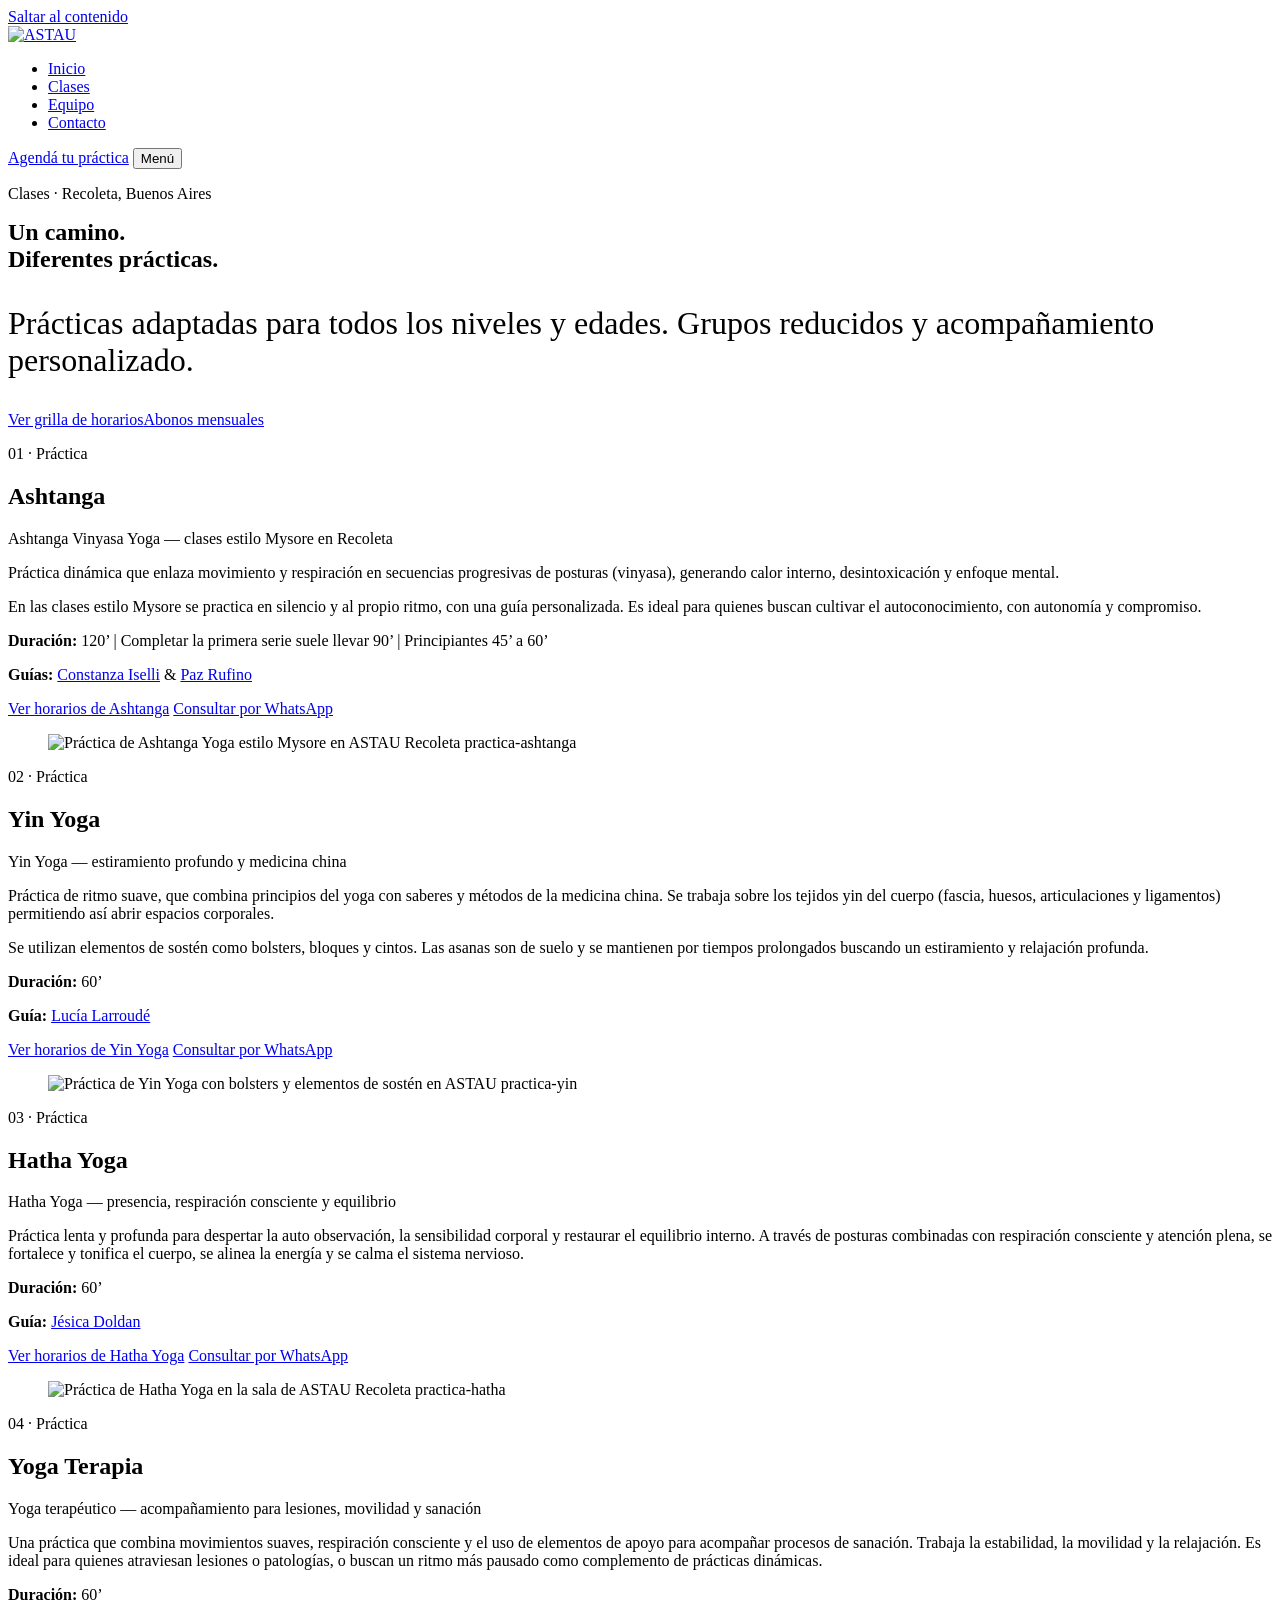
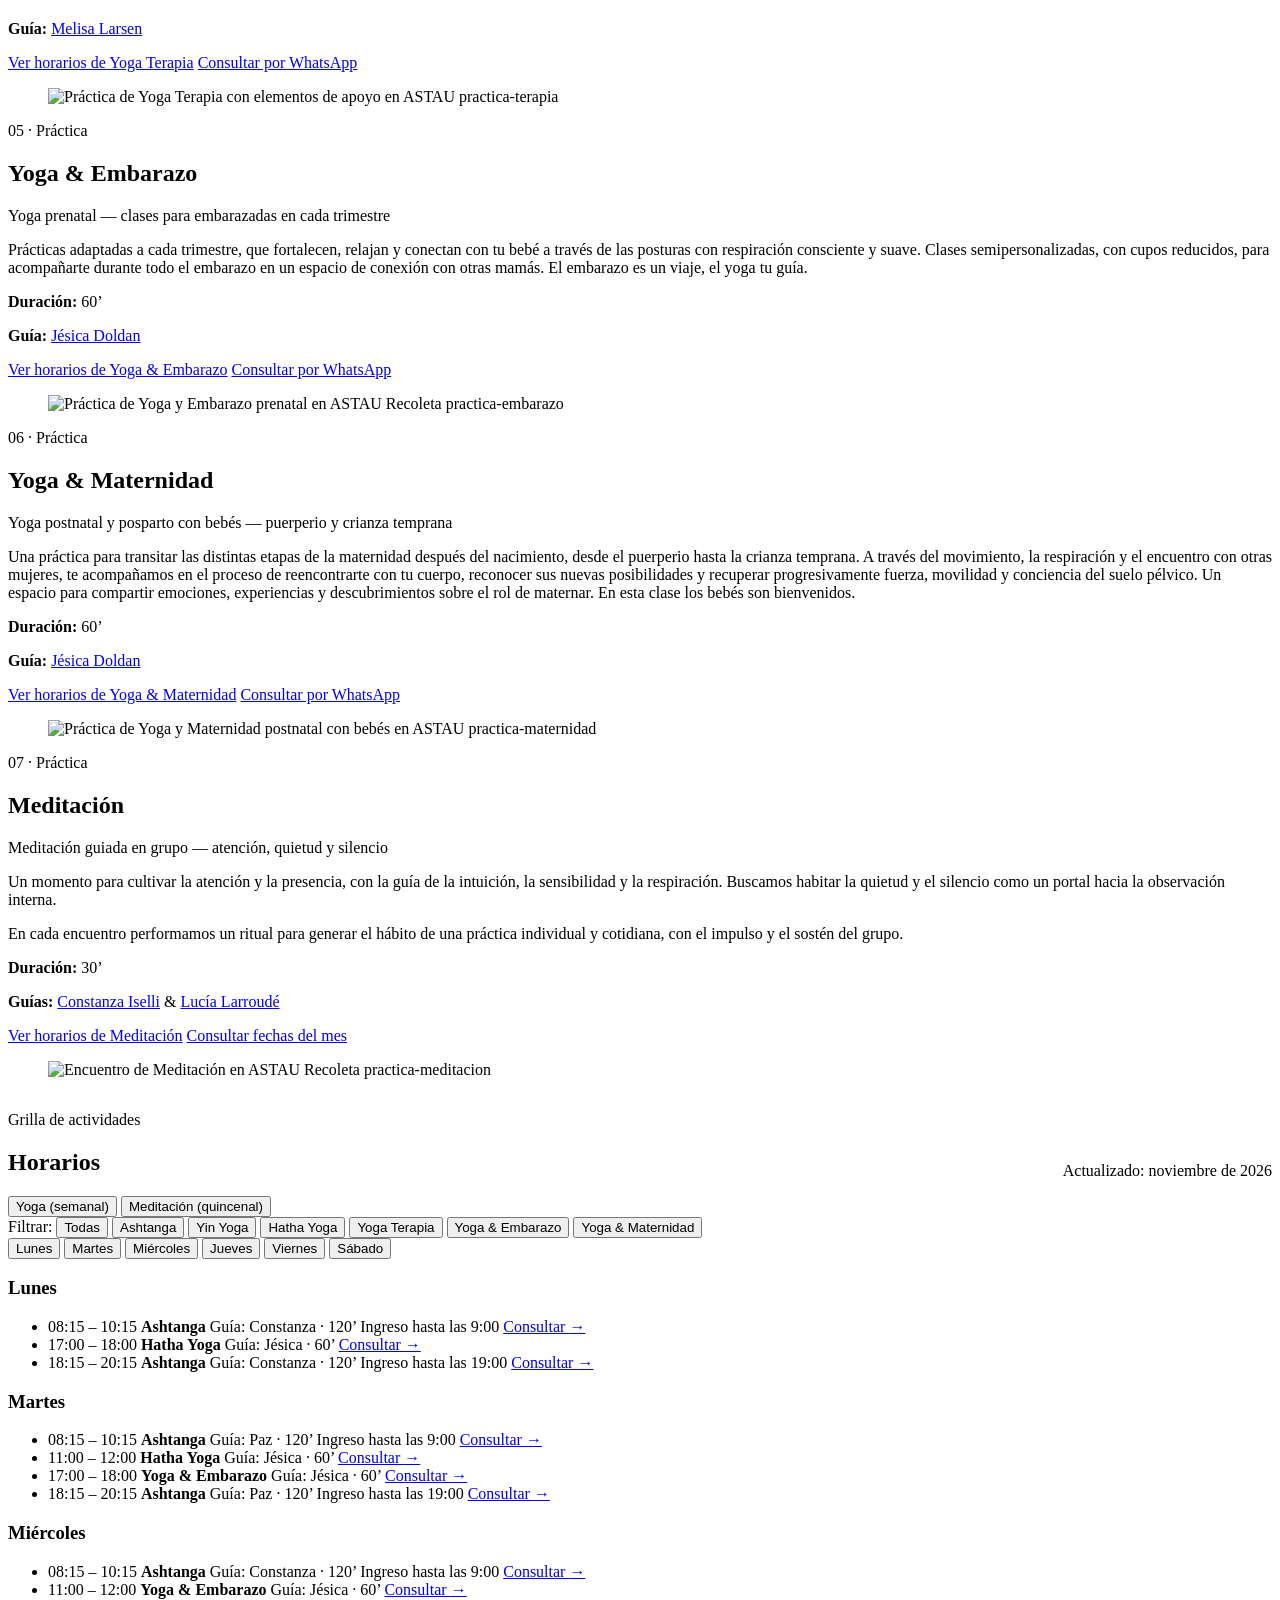
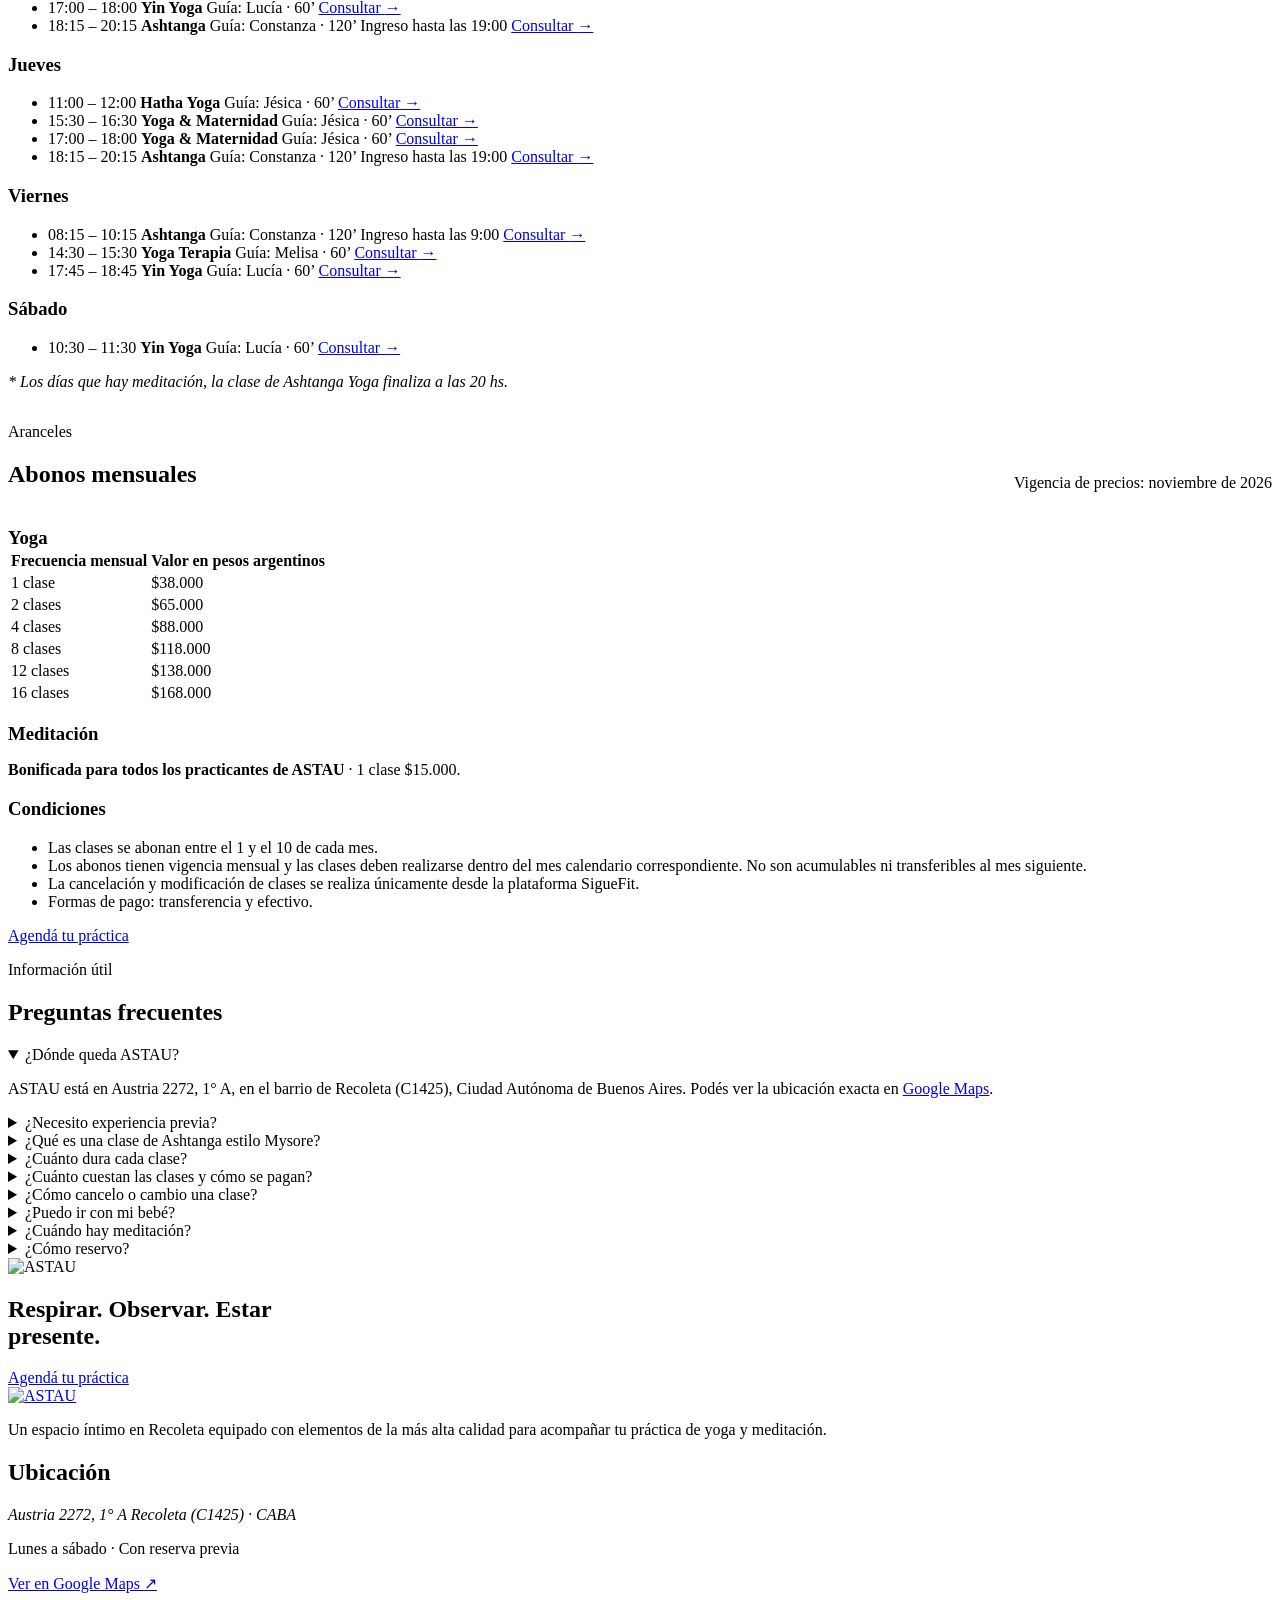
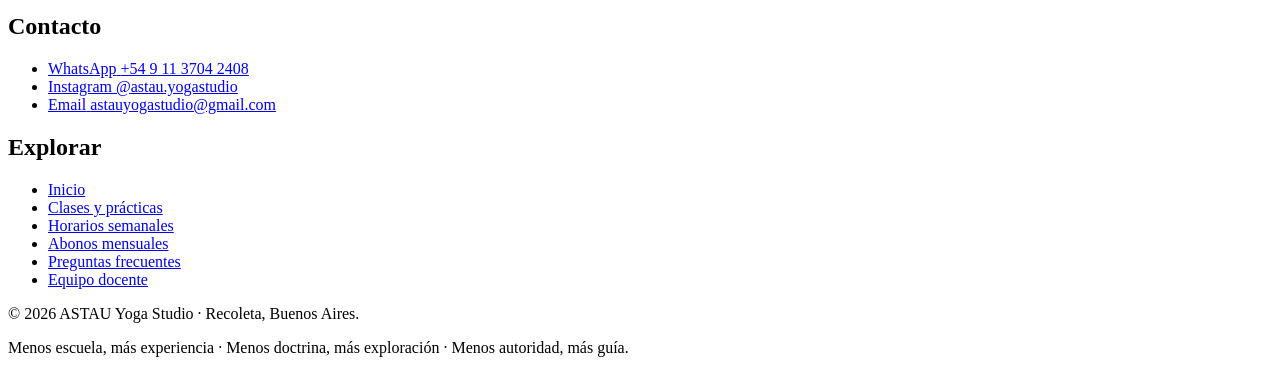
==== commit 58cbe952: "ajustes estilos" ====
--- a/clases/index.html
+++ b/clases/index.html
@@ -20,19 +20,19 @@
   <meta name="twitter:card" content="summary_large_image">
 
   <!-- Iconos y Manifiesto -->
-  <link rel="icon" href="/favicon.svg" type="image/svg+xml">
-  <link rel="manifest" href="/site.webmanifest">
+  <link rel="icon" href="/astau_v2/favicon.svg" type="image/svg+xml">
+  <link rel="manifest" href="/astau_v2/site.webmanifest">
   <meta name="theme-color" content="#EEEAE4">
 
   <!-- Preload tipografía variable -->
-  <link rel="preload" href="/assets/fonts/DMSans-Variable.woff2" as="font" type="font/woff2" crossorigin>
-  <link rel="preload" href="/assets/fonts/DMSans-Italic-Variable.woff2" as="font" type="font/woff2" crossorigin>
+  <link rel="preload" href="/astau_v2/assets/fonts/DMSans-Variable.woff2" as="font" type="font/woff2" crossorigin>
+  <link rel="preload" href="/astau_v2/assets/fonts/DMSans-Italic-Variable.woff2" as="font" type="font/woff2" crossorigin>
 
   <!-- Hojas de estilo -->
-  <link rel="stylesheet" href="/assets/css/tokens.css">
-  <link rel="stylesheet" href="/assets/css/base.css">
-  <link rel="stylesheet" href="/assets/css/components.css">
-  <link rel="stylesheet" href="/assets/css/pages.css">
+  <link rel="stylesheet" href="/astau_v2/assets/css/tokens.css">
+  <link rel="stylesheet" href="/astau_v2/assets/css/base.css">
+  <link rel="stylesheet" href="/astau_v2/assets/css/components.css">
+  <link rel="stylesheet" href="/astau_v2/assets/css/pages.css">
 
   <!-- Datos estructurados JSON-LD (SportsActivityLocation + OfferCatalog + WebSite + BreadcrumbList) -->
   <script type="application/ld+json">
@@ -182,15 +182,15 @@
   <!-- Header -->
   <header class="site-header">
     <div class="container site-header__inner">
-      <a class="site-logo" href="/" aria-label="ASTAU — Inicio">
-        <img class="site-logo__img site-logo__img--color" src="/assets/brand/logo-color.svg" width="90" height="121" alt="ASTAU">
+      <a class="site-logo" href="/astau_v2/" aria-label="ASTAU — Inicio">
+        <img class="site-logo__img site-logo__img--color" src="/astau_v2/assets/brand/logo-color.svg" width="90" height="121" alt="ASTAU">
       </a>
 
       <nav class="site-nav" aria-label="Navegación principal">
         <ul class="site-nav__list">
-          <li><a class="site-nav__link" href="/">Inicio</a></li>
-          <li><a class="site-nav__link" href="/clases/" aria-current="page">Clases</a></li>
-          <li><a class="site-nav__link" href="/equipo/">Equipo</a></li>
+          <li><a class="site-nav__link" href="/astau_v2/">Inicio</a></li>
+          <li><a class="site-nav__link" href="/astau_v2/clases/" aria-current="page">Clases</a></li>
+          <li><a class="site-nav__link" href="/astau_v2/equipo/">Equipo</a></li>
           <li><a class="site-nav__link" href="#contacto">Contacto</a></li>
         </ul>
 
@@ -217,9 +217,9 @@
   <div id="mobile-menu" class="mobile-menu" role="dialog" aria-label="Menú de navegación" hidden>
     <nav aria-label="Navegación móvil">
       <ul class="mobile-menu__list">
-        <li><a class="mobile-menu__link" href="/">Inicio</a></li>
-        <li><a class="mobile-menu__link" href="/clases/" aria-current="page">Clases</a></li>
-        <li><a class="mobile-menu__link" href="/equipo/">Equipo</a></li>
+        <li><a class="mobile-menu__link" href="/astau_v2/">Inicio</a></li>
+        <li><a class="mobile-menu__link" href="/astau_v2/clases/" aria-current="page">Clases</a></li>
+        <li><a class="mobile-menu__link" href="/astau_v2/equipo/">Equipo</a></li>
         <li><a class="mobile-menu__link" href="#contacto">Contacto</a></li>
       </ul>
     </nav>
@@ -282,10 +282,10 @@
             </p>
             <div class="practice-detail__specs">
               <p><strong>Duración:</strong> 120’ | Completar la primera serie suele llevar 90’ | Principiantes 45’ a 60’</p>
-              <p><strong>Guías:</strong> <a class="link-inline" href="/equipo/#constanza-iselli">Constanza Iselli</a> &amp; <a class="link-inline" href="/equipo/#paz-rufino">Paz Rufino</a></p>
+              <p><strong>Guías:</strong> <a class="link-inline" href="/astau_v2/equipo/#constanza-iselli">Constanza Iselli</a> &amp; <a class="link-inline" href="/astau_v2/equipo/#paz-rufino">Paz Rufino</a></p>
             </div>
             <div class="practice-detail__actions">
-              <a class="btn btn--secondary" href="/clases/?practica=ashtanga#horarios" data-filter-link="ashtanga">Ver horarios de Ashtanga</a>
+              <a class="btn btn--secondary" href="/astau_v2/clases/?practica=ashtanga#horarios" data-filter-link="ashtanga">Ver horarios de Ashtanga</a>
               <a
                 class="link-editorial"
                 href="https://wa.me/5491137042408?text=Hola%2C%20quiero%20consultar%20por%20las%20clases%20de%20Ashtanga%20en%20ASTAU."
@@ -300,9 +300,9 @@
           <div class="practice-detail__media">
             <figure class="media media--4-5">
               <picture>
-                <source type="image/avif" srcset="/assets/img/practica-ashtanga.avif 600w, /assets/img/practica-ashtanga-2x.avif 1200w" sizes="(max-width: 1023px) 100vw, 42vw">
-                <source type="image/webp" srcset="/assets/img/practica-ashtanga.webp 600w, /assets/img/practica-ashtanga-2x.webp 1200w" sizes="(max-width: 1023px) 100vw, 42vw">
-                <img src="/assets/img/practica-ashtanga.webp" alt="Práctica de Ashtanga Yoga estilo Mysore en ASTAU Recoleta" width="600" height="750" loading="lazy">
+                <source type="image/avif" srcset="/astau_v2/assets/img/practica-ashtanga.avif 600w, /astau_v2/assets/img/practica-ashtanga-2x.avif 1200w" sizes="(max-width: 1023px) 100vw, 42vw">
+                <source type="image/webp" srcset="/astau_v2/assets/img/practica-ashtanga.webp 600w, /astau_v2/assets/img/practica-ashtanga-2x.webp 1200w" sizes="(max-width: 1023px) 100vw, 42vw">
+                <img src="/astau_v2/assets/img/practica-ashtanga.webp" alt="Práctica de Ashtanga Yoga estilo Mysore en ASTAU Recoleta" width="600" height="750" loading="lazy">
               </picture>
               <span class="media__badge" aria-hidden="true">practica-ashtanga</span>
             </figure>
@@ -323,10 +323,10 @@
             </p>
             <div class="practice-detail__specs">
               <p><strong>Duración:</strong> 60’</p>
-              <p><strong>Guía:</strong> <a class="link-inline" href="/equipo/#lucia-larroude">Lucía Larroudé</a></p>
+              <p><strong>Guía:</strong> <a class="link-inline" href="/astau_v2/equipo/#lucia-larroude">Lucía Larroudé</a></p>
             </div>
             <div class="practice-detail__actions">
-              <a class="btn btn--secondary" href="/clases/?practica=yin-yoga#horarios" data-filter-link="yin-yoga">Ver horarios de Yin Yoga</a>
+              <a class="btn btn--secondary" href="/astau_v2/clases/?practica=yin-yoga#horarios" data-filter-link="yin-yoga">Ver horarios de Yin Yoga</a>
               <a
                 class="link-editorial"
                 href="https://wa.me/5491137042408?text=Hola%2C%20quiero%20consultar%20por%20las%20clases%20de%20Yin%20Yoga%20en%20ASTAU."
@@ -341,9 +341,9 @@
           <div class="practice-detail__media">
             <figure class="media media--4-5">
               <picture>
-                <source type="image/avif" srcset="/assets/img/practica-yin.avif 600w, /assets/img/practica-yin-2x.avif 1200w" sizes="(max-width: 1023px) 100vw, 42vw">
-                <source type="image/webp" srcset="/assets/img/practica-yin.webp 600w, /assets/img/practica-yin-2x.webp 1200w" sizes="(max-width: 1023px) 100vw, 42vw">
-                <img src="/assets/img/practica-yin.webp" alt="Práctica de Yin Yoga con bolsters y elementos de sostén en ASTAU" width="600" height="750" loading="lazy">
+                <source type="image/avif" srcset="/astau_v2/assets/img/practica-yin.avif 600w, /astau_v2/assets/img/practica-yin-2x.avif 1200w" sizes="(max-width: 1023px) 100vw, 42vw">
+                <source type="image/webp" srcset="/astau_v2/assets/img/practica-yin.webp 600w, /astau_v2/assets/img/practica-yin-2x.webp 1200w" sizes="(max-width: 1023px) 100vw, 42vw">
+                <img src="/astau_v2/assets/img/practica-yin.webp" alt="Práctica de Yin Yoga con bolsters y elementos de sostén en ASTAU" width="600" height="750" loading="lazy">
               </picture>
               <span class="media__badge" aria-hidden="true">practica-yin</span>
             </figure>
@@ -361,10 +361,10 @@
             </p>
             <div class="practice-detail__specs">
               <p><strong>Duración:</strong> 60’</p>
-              <p><strong>Guía:</strong> <a class="link-inline" href="/equipo/#jesica-doldan">Jésica Doldan</a></p>
+              <p><strong>Guía:</strong> <a class="link-inline" href="/astau_v2/equipo/#jesica-doldan">Jésica Doldan</a></p>
             </div>
             <div class="practice-detail__actions">
-              <a class="btn btn--secondary" href="/clases/?practica=hatha-yoga#horarios" data-filter-link="hatha-yoga">Ver horarios de Hatha Yoga</a>
+              <a class="btn btn--secondary" href="/astau_v2/clases/?practica=hatha-yoga#horarios" data-filter-link="hatha-yoga">Ver horarios de Hatha Yoga</a>
               <a
                 class="link-editorial"
                 href="https://wa.me/5491137042408?text=Hola%2C%20quiero%20consultar%20por%20las%20clases%20de%20Hatha%20Yoga%20en%20ASTAU."
@@ -379,9 +379,9 @@
           <div class="practice-detail__media">
             <figure class="media media--4-5">
               <picture>
-                <source type="image/avif" srcset="/assets/img/practica-hatha.avif 600w, /assets/img/practica-hatha-2x.avif 1200w" sizes="(max-width: 1023px) 100vw, 42vw">
-                <source type="image/webp" srcset="/assets/img/practica-hatha.webp 600w, /assets/img/practica-hatha-2x.webp 1200w" sizes="(max-width: 1023px) 100vw, 42vw">
-                <img src="/assets/img/practica-hatha.webp" alt="Práctica de Hatha Yoga en la sala de ASTAU Recoleta" width="600" height="750" loading="lazy">
+                <source type="image/avif" srcset="/astau_v2/assets/img/practica-hatha.avif 600w, /astau_v2/assets/img/practica-hatha-2x.avif 1200w" sizes="(max-width: 1023px) 100vw, 42vw">
+                <source type="image/webp" srcset="/astau_v2/assets/img/practica-hatha.webp 600w, /astau_v2/assets/img/practica-hatha-2x.webp 1200w" sizes="(max-width: 1023px) 100vw, 42vw">
+                <img src="/astau_v2/assets/img/practica-hatha.webp" alt="Práctica de Hatha Yoga en la sala de ASTAU Recoleta" width="600" height="750" loading="lazy">
               </picture>
               <span class="media__badge" aria-hidden="true">practica-hatha</span>
             </figure>
@@ -399,10 +399,10 @@
             </p>
             <div class="practice-detail__specs">
               <p><strong>Duración:</strong> 60’</p>
-              <p><strong>Guía:</strong> <a class="link-inline" href="/equipo/#melisa-larsen">Melisa Larsen</a></p>
+              <p><strong>Guía:</strong> <a class="link-inline" href="/astau_v2/equipo/#melisa-larsen">Melisa Larsen</a></p>
             </div>
             <div class="practice-detail__actions">
-              <a class="btn btn--secondary" href="/clases/?practica=yoga-terapia#horarios" data-filter-link="yoga-terapia">Ver horarios de Yoga Terapia</a>
+              <a class="btn btn--secondary" href="/astau_v2/clases/?practica=yoga-terapia#horarios" data-filter-link="yoga-terapia">Ver horarios de Yoga Terapia</a>
               <a
                 class="link-editorial"
                 href="https://wa.me/5491137042408?text=Hola%2C%20quiero%20consultar%20por%20las%20clases%20de%20Yoga%20Terapia%20en%20ASTAU."
@@ -417,9 +417,9 @@
           <div class="practice-detail__media">
             <figure class="media media--4-5">
               <picture>
-                <source type="image/avif" srcset="/assets/img/practica-terapia.avif 600w, /assets/img/practica-terapia-2x.avif 1200w" sizes="(max-width: 1023px) 100vw, 42vw">
-                <source type="image/webp" srcset="/assets/img/practica-terapia.webp 600w, /assets/img/practica-terapia-2x.webp 1200w" sizes="(max-width: 1023px) 100vw, 42vw">
-                <img src="/assets/img/practica-terapia.webp" alt="Práctica de Yoga Terapia con elementos de apoyo en ASTAU" width="600" height="750" loading="lazy">
+                <source type="image/avif" srcset="/astau_v2/assets/img/practica-terapia.avif 600w, /astau_v2/assets/img/practica-terapia-2x.avif 1200w" sizes="(max-width: 1023px) 100vw, 42vw">
+                <source type="image/webp" srcset="/astau_v2/assets/img/practica-terapia.webp 600w, /astau_v2/assets/img/practica-terapia-2x.webp 1200w" sizes="(max-width: 1023px) 100vw, 42vw">
+                <img src="/astau_v2/assets/img/practica-terapia.webp" alt="Práctica de Yoga Terapia con elementos de apoyo en ASTAU" width="600" height="750" loading="lazy">
               </picture>
               <span class="media__badge" aria-hidden="true">practica-terapia</span>
             </figure>
@@ -437,10 +437,10 @@
             </p>
             <div class="practice-detail__specs">
               <p><strong>Duración:</strong> 60’</p>
-              <p><strong>Guía:</strong> <a class="link-inline" href="/equipo/#jesica-doldan">Jésica Doldan</a></p>
+              <p><strong>Guía:</strong> <a class="link-inline" href="/astau_v2/equipo/#jesica-doldan">Jésica Doldan</a></p>
             </div>
             <div class="practice-detail__actions">
-              <a class="btn btn--secondary" href="/clases/?practica=yoga-embarazo#horarios" data-filter-link="yoga-embarazo">Ver horarios de Yoga &amp; Embarazo</a>
+              <a class="btn btn--secondary" href="/astau_v2/clases/?practica=yoga-embarazo#horarios" data-filter-link="yoga-embarazo">Ver horarios de Yoga &amp; Embarazo</a>
               <a
                 class="link-editorial"
                 href="https://wa.me/5491137042408?text=Hola%2C%20quiero%20consultar%20por%20las%20clases%20de%20Yoga%20%26%20Embarazo%20en%20ASTAU."
@@ -455,9 +455,9 @@
           <div class="practice-detail__media">
             <figure class="media media--4-5">
               <picture>
-                <source type="image/avif" srcset="/assets/img/practica-embarazo.avif 600w, /assets/img/practica-embarazo-2x.avif 1200w" sizes="(max-width: 1023px) 100vw, 42vw">
-                <source type="image/webp" srcset="/assets/img/practica-embarazo.webp 600w, /assets/img/practica-embarazo-2x.webp 1200w" sizes="(max-width: 1023px) 100vw, 42vw">
-                <img src="/assets/img/practica-embarazo.webp" alt="Práctica de Yoga y Embarazo prenatal en ASTAU Recoleta" width="600" height="750" loading="lazy">
+                <source type="image/avif" srcset="/astau_v2/assets/img/practica-embarazo.avif 600w, /astau_v2/assets/img/practica-embarazo-2x.avif 1200w" sizes="(max-width: 1023px) 100vw, 42vw">
+                <source type="image/webp" srcset="/astau_v2/assets/img/practica-embarazo.webp 600w, /astau_v2/assets/img/practica-embarazo-2x.webp 1200w" sizes="(max-width: 1023px) 100vw, 42vw">
+                <img src="/astau_v2/assets/img/practica-embarazo.webp" alt="Práctica de Yoga y Embarazo prenatal en ASTAU Recoleta" width="600" height="750" loading="lazy">
               </picture>
               <span class="media__badge" aria-hidden="true">practica-embarazo</span>
             </figure>
@@ -475,10 +475,10 @@
             </p>
             <div class="practice-detail__specs">
               <p><strong>Duración:</strong> 60’</p>
-              <p><strong>Guía:</strong> <a class="link-inline" href="/equipo/#jesica-doldan">Jésica Doldan</a></p>
+              <p><strong>Guía:</strong> <a class="link-inline" href="/astau_v2/equipo/#jesica-doldan">Jésica Doldan</a></p>
             </div>
             <div class="practice-detail__actions">
-              <a class="btn btn--secondary" href="/clases/?practica=yoga-maternidad#horarios" data-filter-link="yoga-maternidad">Ver horarios de Yoga &amp; Maternidad</a>
+              <a class="btn btn--secondary" href="/astau_v2/clases/?practica=yoga-maternidad#horarios" data-filter-link="yoga-maternidad">Ver horarios de Yoga &amp; Maternidad</a>
               <a
                 class="link-editorial"
                 href="https://wa.me/5491137042408?text=Hola%2C%20quiero%20consultar%20por%20las%20clases%20de%20Yoga%20%26%20Maternidad%20en%20ASTAU."
@@ -493,9 +493,9 @@
           <div class="practice-detail__media">
             <figure class="media media--4-5">
               <picture>
-                <source type="image/avif" srcset="/assets/img/practica-maternidad.avif 600w, /assets/img/practica-maternidad-2x.avif 1200w" sizes="(max-width: 1023px) 100vw, 42vw">
-                <source type="image/webp" srcset="/assets/img/practica-maternidad.webp 600w, /assets/img/practica-maternidad-2x.webp 1200w" sizes="(max-width: 1023px) 100vw, 42vw">
-                <img src="/assets/img/practica-maternidad.webp" alt="Práctica de Yoga y Maternidad postnatal con bebés en ASTAU" width="600" height="750" loading="lazy">
+                <source type="image/avif" srcset="/astau_v2/assets/img/practica-maternidad.avif 600w, /astau_v2/assets/img/practica-maternidad-2x.avif 1200w" sizes="(max-width: 1023px) 100vw, 42vw">
+                <source type="image/webp" srcset="/astau_v2/assets/img/practica-maternidad.webp 600w, /astau_v2/assets/img/practica-maternidad-2x.webp 1200w" sizes="(max-width: 1023px) 100vw, 42vw">
+                <img src="/astau_v2/assets/img/practica-maternidad.webp" alt="Práctica de Yoga y Maternidad postnatal con bebés en ASTAU" width="600" height="750" loading="lazy">
               </picture>
               <span class="media__badge" aria-hidden="true">practica-maternidad</span>
             </figure>
@@ -516,10 +516,10 @@
             </p>
             <div class="practice-detail__specs">
               <p><strong>Duración:</strong> 30’</p>
-              <p><strong>Guías:</strong> <a class="link-inline" href="/equipo/#constanza-iselli">Constanza Iselli</a> &amp; <a class="link-inline" href="/equipo/#lucia-larroude">Lucía Larroudé</a></p>
+              <p><strong>Guías:</strong> <a class="link-inline" href="/astau_v2/equipo/#constanza-iselli">Constanza Iselli</a> &amp; <a class="link-inline" href="/astau_v2/equipo/#lucia-larroude">Lucía Larroudé</a></p>
             </div>
             <div class="practice-detail__actions">
-              <a class="btn btn--secondary" href="/clases/?practica=meditacion#horarios" data-filter-link="meditacion">Ver horarios de Meditación</a>
+              <a class="btn btn--secondary" href="/astau_v2/clases/?practica=meditacion#horarios" data-filter-link="meditacion">Ver horarios de Meditación</a>
               <a
                 class="link-editorial"
                 href="https://wa.me/5491137042408?text=Hola%2C%20quiero%20saber%20las%20fechas%20de%20meditaci%C3%B3n%20de%20este%20mes."
@@ -534,9 +534,9 @@
           <div class="practice-detail__media">
             <figure class="media media--4-5">
               <picture>
-                <source type="image/avif" srcset="/assets/img/practica-meditacion.avif 600w, /assets/img/practica-meditacion-2x.avif 1200w" sizes="(max-width: 1023px) 100vw, 42vw">
-                <source type="image/webp" srcset="/assets/img/practica-meditacion.webp 600w, /assets/img/practica-meditacion-2x.webp 1200w" sizes="(max-width: 1023px) 100vw, 42vw">
-                <img src="/assets/img/practica-meditacion.webp" alt="Encuentro de Meditación en ASTAU Recoleta" width="600" height="750" loading="lazy">
+                <source type="image/avif" srcset="/astau_v2/assets/img/practica-meditacion.avif 600w, /astau_v2/assets/img/practica-meditacion-2x.avif 1200w" sizes="(max-width: 1023px) 100vw, 42vw">
+                <source type="image/webp" srcset="/astau_v2/assets/img/practica-meditacion.webp 600w, /astau_v2/assets/img/practica-meditacion-2x.webp 1200w" sizes="(max-width: 1023px) 100vw, 42vw">
+                <img src="/astau_v2/assets/img/practica-meditacion.webp" alt="Encuentro de Meditación en ASTAU Recoleta" width="600" height="750" loading="lazy">
               </picture>
               <span class="media__badge" aria-hidden="true">practica-meditacion</span>
             </figure>
@@ -1183,7 +1183,7 @@
     <!-- 6. CIERRE A FONDO CIRUELA -->
     <section class="section section--plum theme-plum" aria-labelledby="cierre-clases-titulo">
       <div class="container closing-cta" data-reveal>
-        <img class="closing-cta__logo" src="/assets/brand/logo-negativo.svg" width="110" height="148" alt="ASTAU">
+        <img class="closing-cta__logo" src="/astau_v2/assets/brand/logo-negativo.svg" width="110" height="148" alt="ASTAU">
         <h2 id="cierre-clases-titulo" class="t-quote" style="max-inline-size: 28ch;">
           Respirar. Observar. Estar presente.
         </h2>
@@ -1207,8 +1207,8 @@
       <div class="site-footer__top">
         <!-- Columna 1: Marca y Sala -->
         <div class="site-footer__col site-footer__col--brand">
-          <a class="site-footer__logo" href="/" aria-label="ASTAU — Inicio">
-            <img src="/assets/brand/logo-color.svg" width="84" height="113" alt="ASTAU">
+          <a class="site-footer__logo" href="/astau_v2/" aria-label="ASTAU — Inicio">
+            <img src="/astau_v2/assets/brand/logo-color.svg" width="84" height="113" alt="ASTAU">
           </a>
           <p class="site-footer__lead">
             Un espacio íntimo en Recoleta equipado con elementos de la más alta calidad para acompañar tu práctica de yoga y meditación.
@@ -1281,12 +1281,12 @@
         <div class="site-footer__col">
           <h2 class="site-footer__heading">Explorar</h2>
           <ul class="site-footer__list site-footer__list--nav">
-            <li><a class="site-footer__nav-link" href="/">Inicio</a></li>
-            <li><a class="site-footer__nav-link" href="/clases/">Clases y prácticas</a></li>
-            <li><a class="site-footer__nav-link" href="/clases/#horarios">Horarios semanales</a></li>
-            <li><a class="site-footer__nav-link" href="/clases/#abonos">Abonos mensuales</a></li>
-            <li><a class="site-footer__nav-link" href="/clases/#preguntas">Preguntas frecuentes</a></li>
-            <li><a class="site-footer__nav-link" href="/equipo/">Equipo docente</a></li>
+            <li><a class="site-footer__nav-link" href="/astau_v2/">Inicio</a></li>
+            <li><a class="site-footer__nav-link" href="/astau_v2/clases/">Clases y prácticas</a></li>
+            <li><a class="site-footer__nav-link" href="/astau_v2/clases/#horarios">Horarios semanales</a></li>
+            <li><a class="site-footer__nav-link" href="/astau_v2/clases/#abonos">Abonos mensuales</a></li>
+            <li><a class="site-footer__nav-link" href="/astau_v2/clases/#preguntas">Preguntas frecuentes</a></li>
+            <li><a class="site-footer__nav-link" href="/astau_v2/equipo/">Equipo docente</a></li>
           </ul>
         </div>
       </div>
@@ -1298,6 +1298,6 @@
     </div>
   </footer>
 
-  <script type="module" src="/assets/js/main.js"></script>
+  <script type="module" src="/astau_v2/assets/js/main.js"></script>
 </body>
 </html>
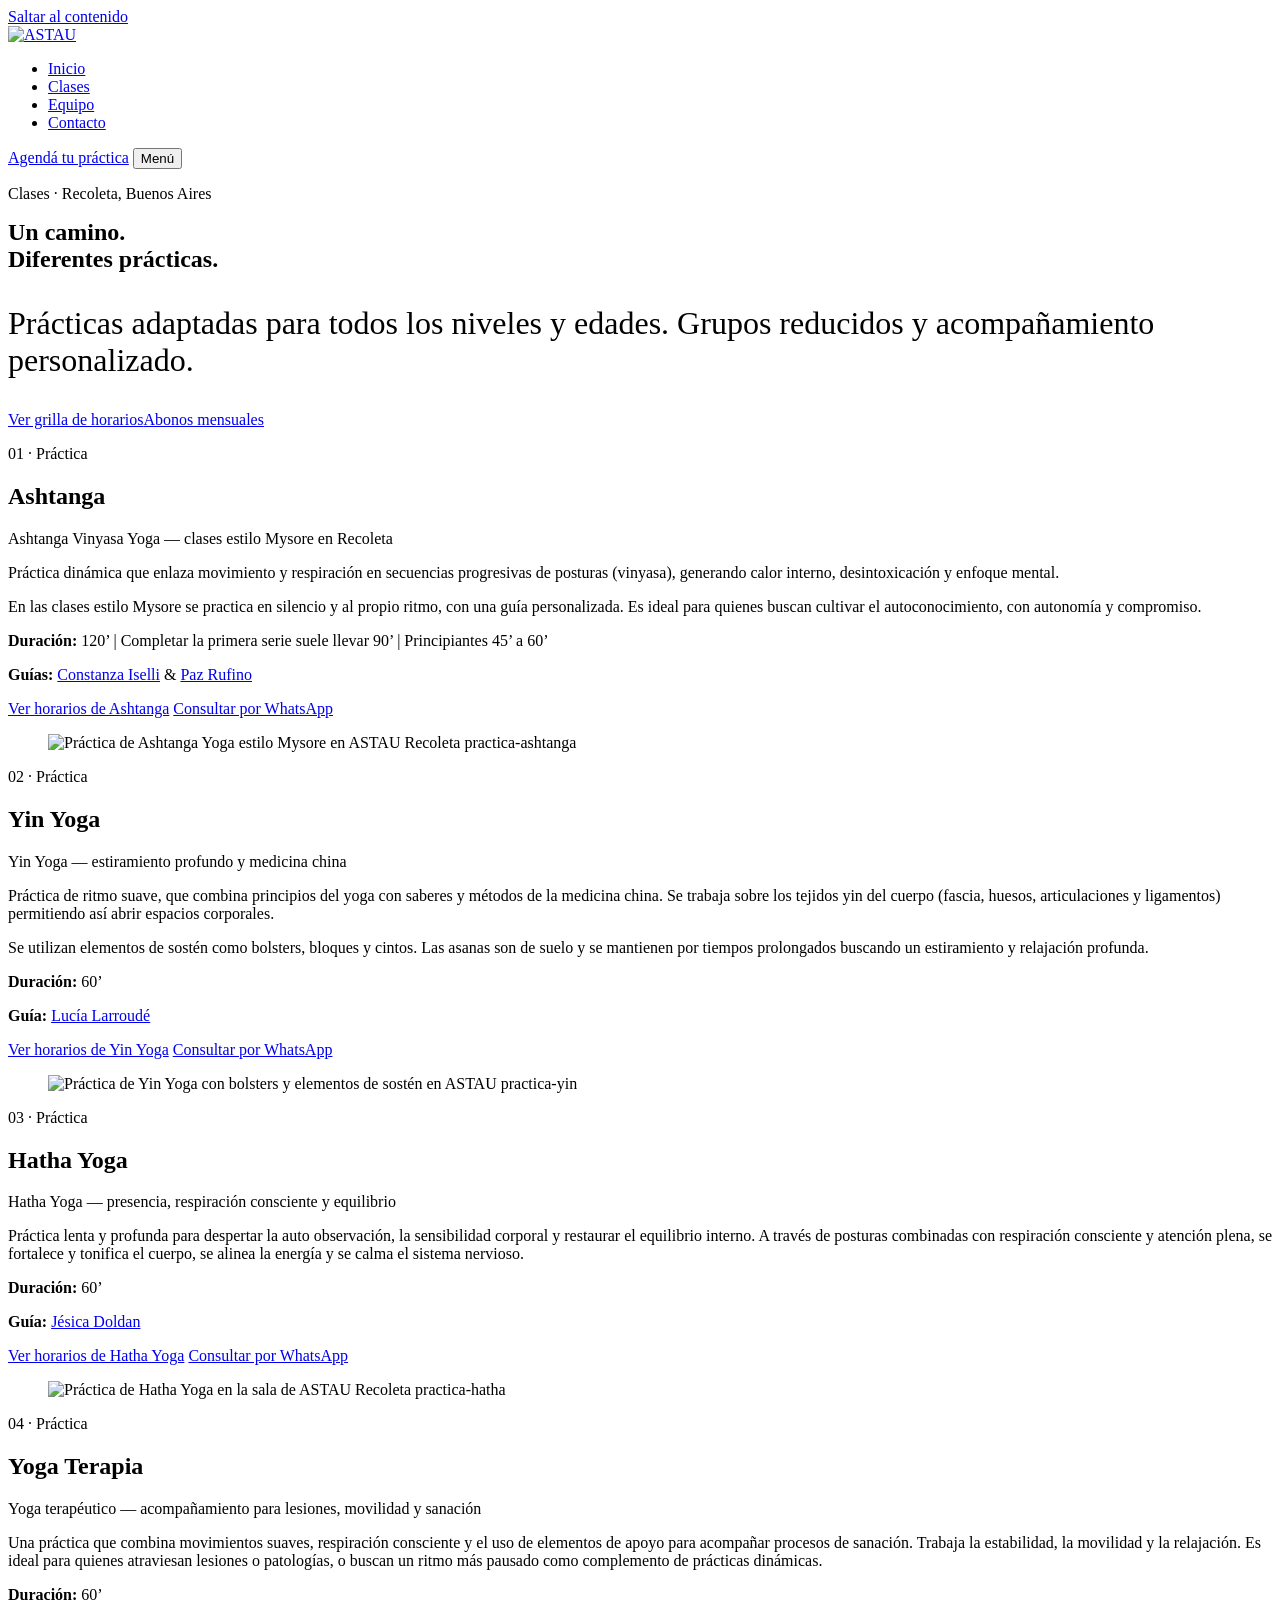
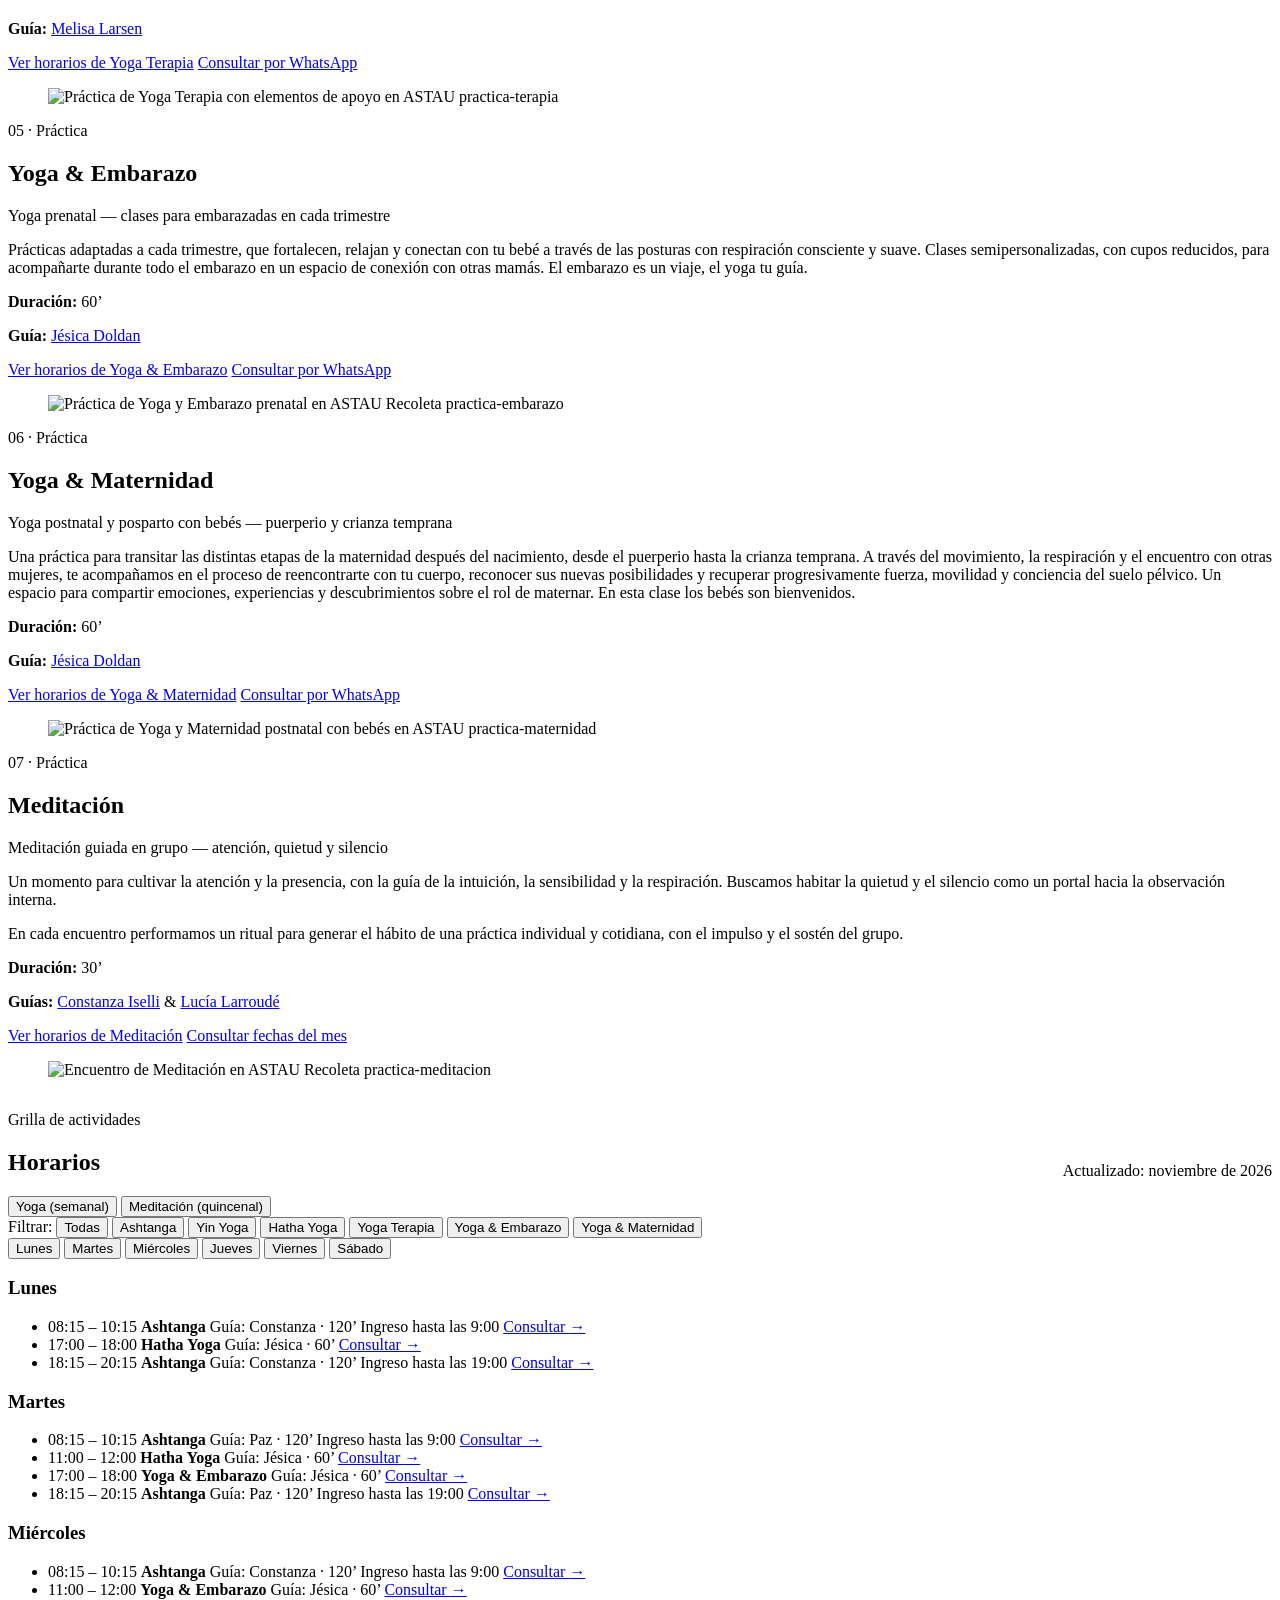
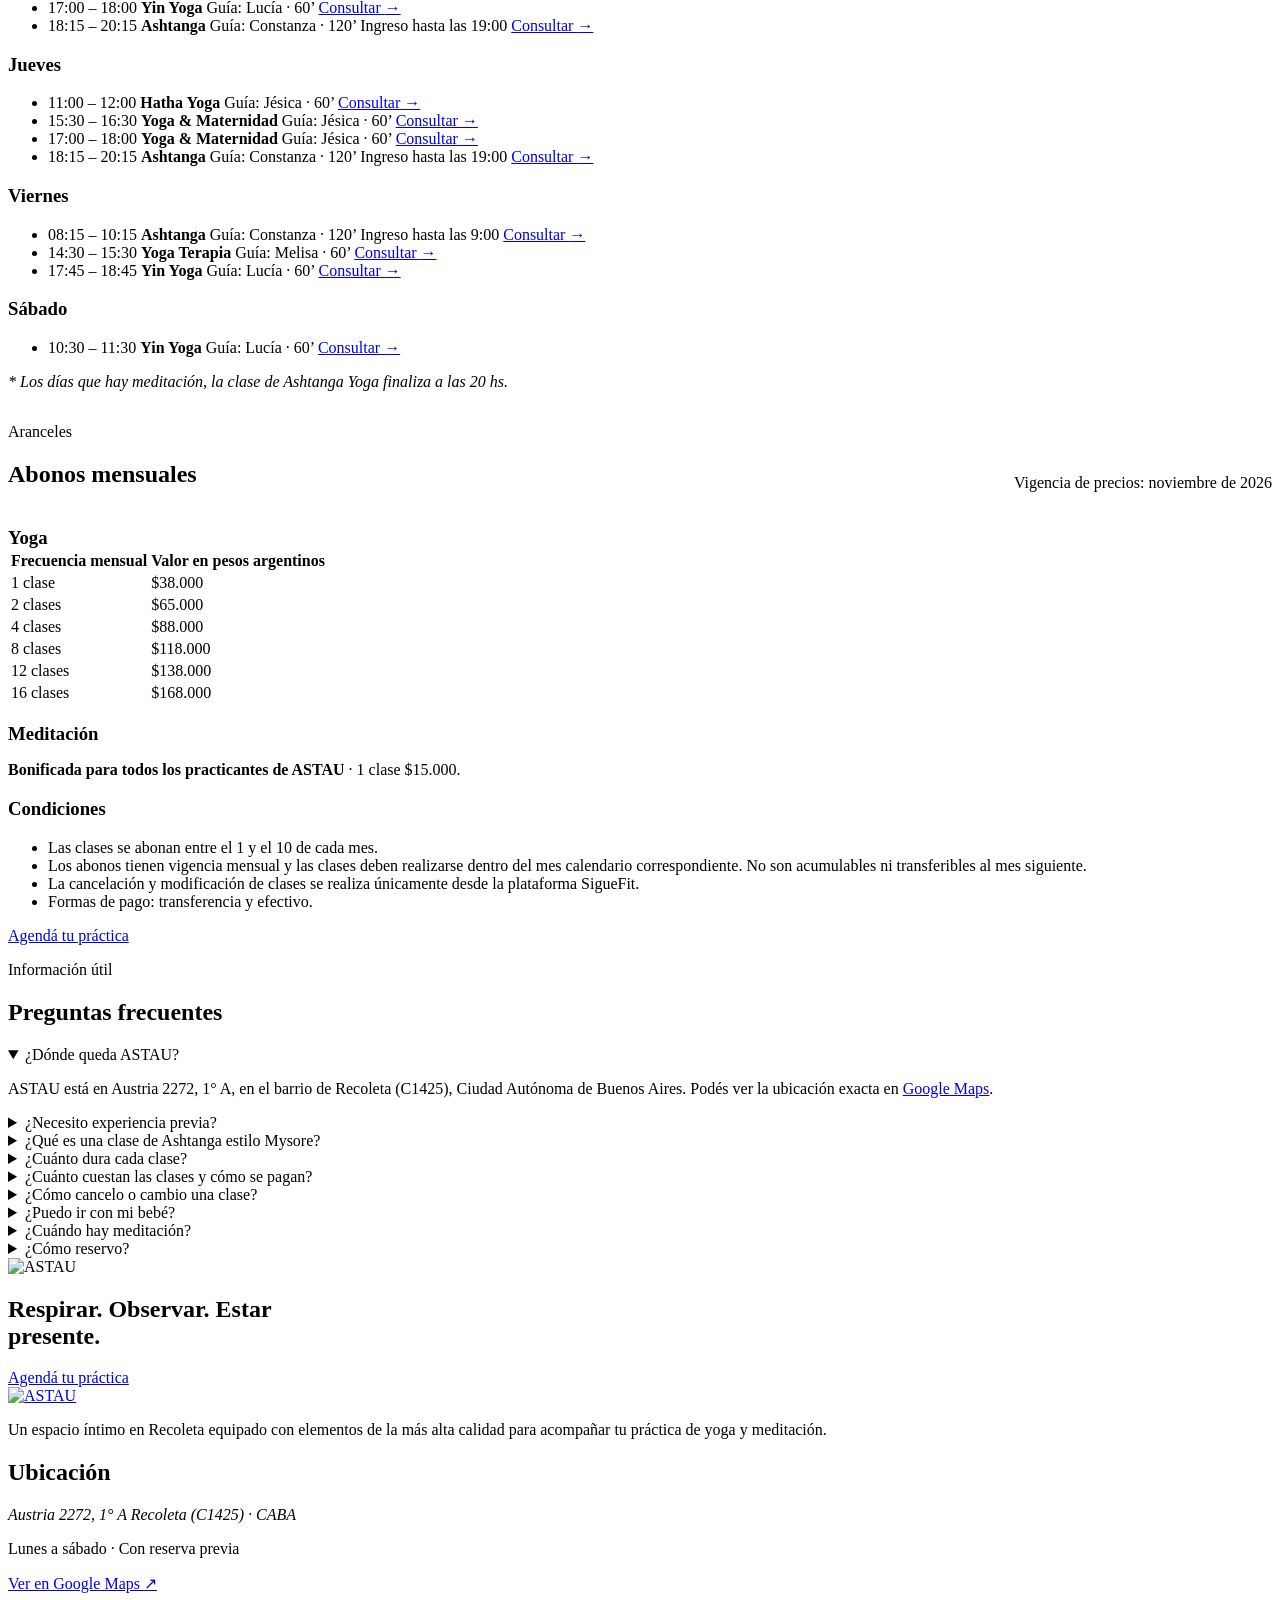
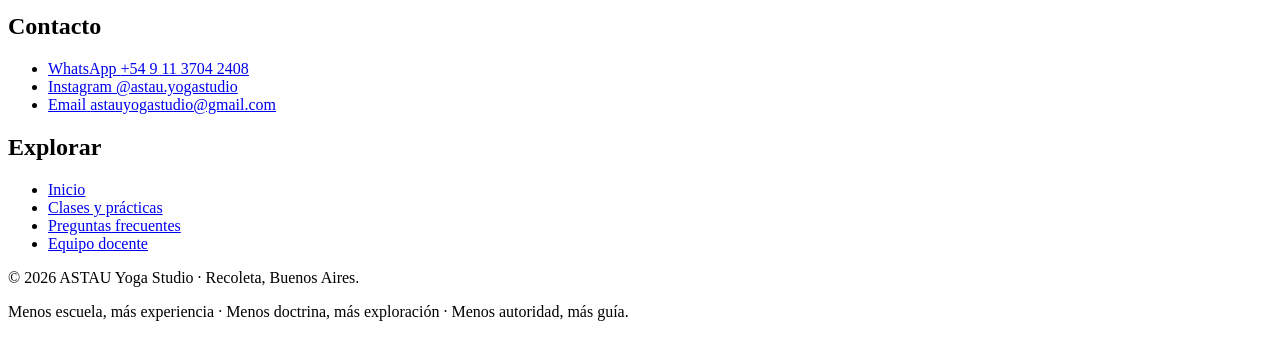
==== commit 17888e82: "ajustes footer" ====
--- a/clases/index.html
+++ b/clases/index.html
@@ -1283,8 +1283,6 @@
           <ul class="site-footer__list site-footer__list--nav">
             <li><a class="site-footer__nav-link" href="/astau_v2/">Inicio</a></li>
             <li><a class="site-footer__nav-link" href="/astau_v2/clases/">Clases y prácticas</a></li>
-            <li><a class="site-footer__nav-link" href="/astau_v2/clases/#horarios">Horarios semanales</a></li>
-            <li><a class="site-footer__nav-link" href="/astau_v2/clases/#abonos">Abonos mensuales</a></li>
             <li><a class="site-footer__nav-link" href="/astau_v2/clases/#preguntas">Preguntas frecuentes</a></li>
             <li><a class="site-footer__nav-link" href="/astau_v2/equipo/">Equipo docente</a></li>
           </ul>
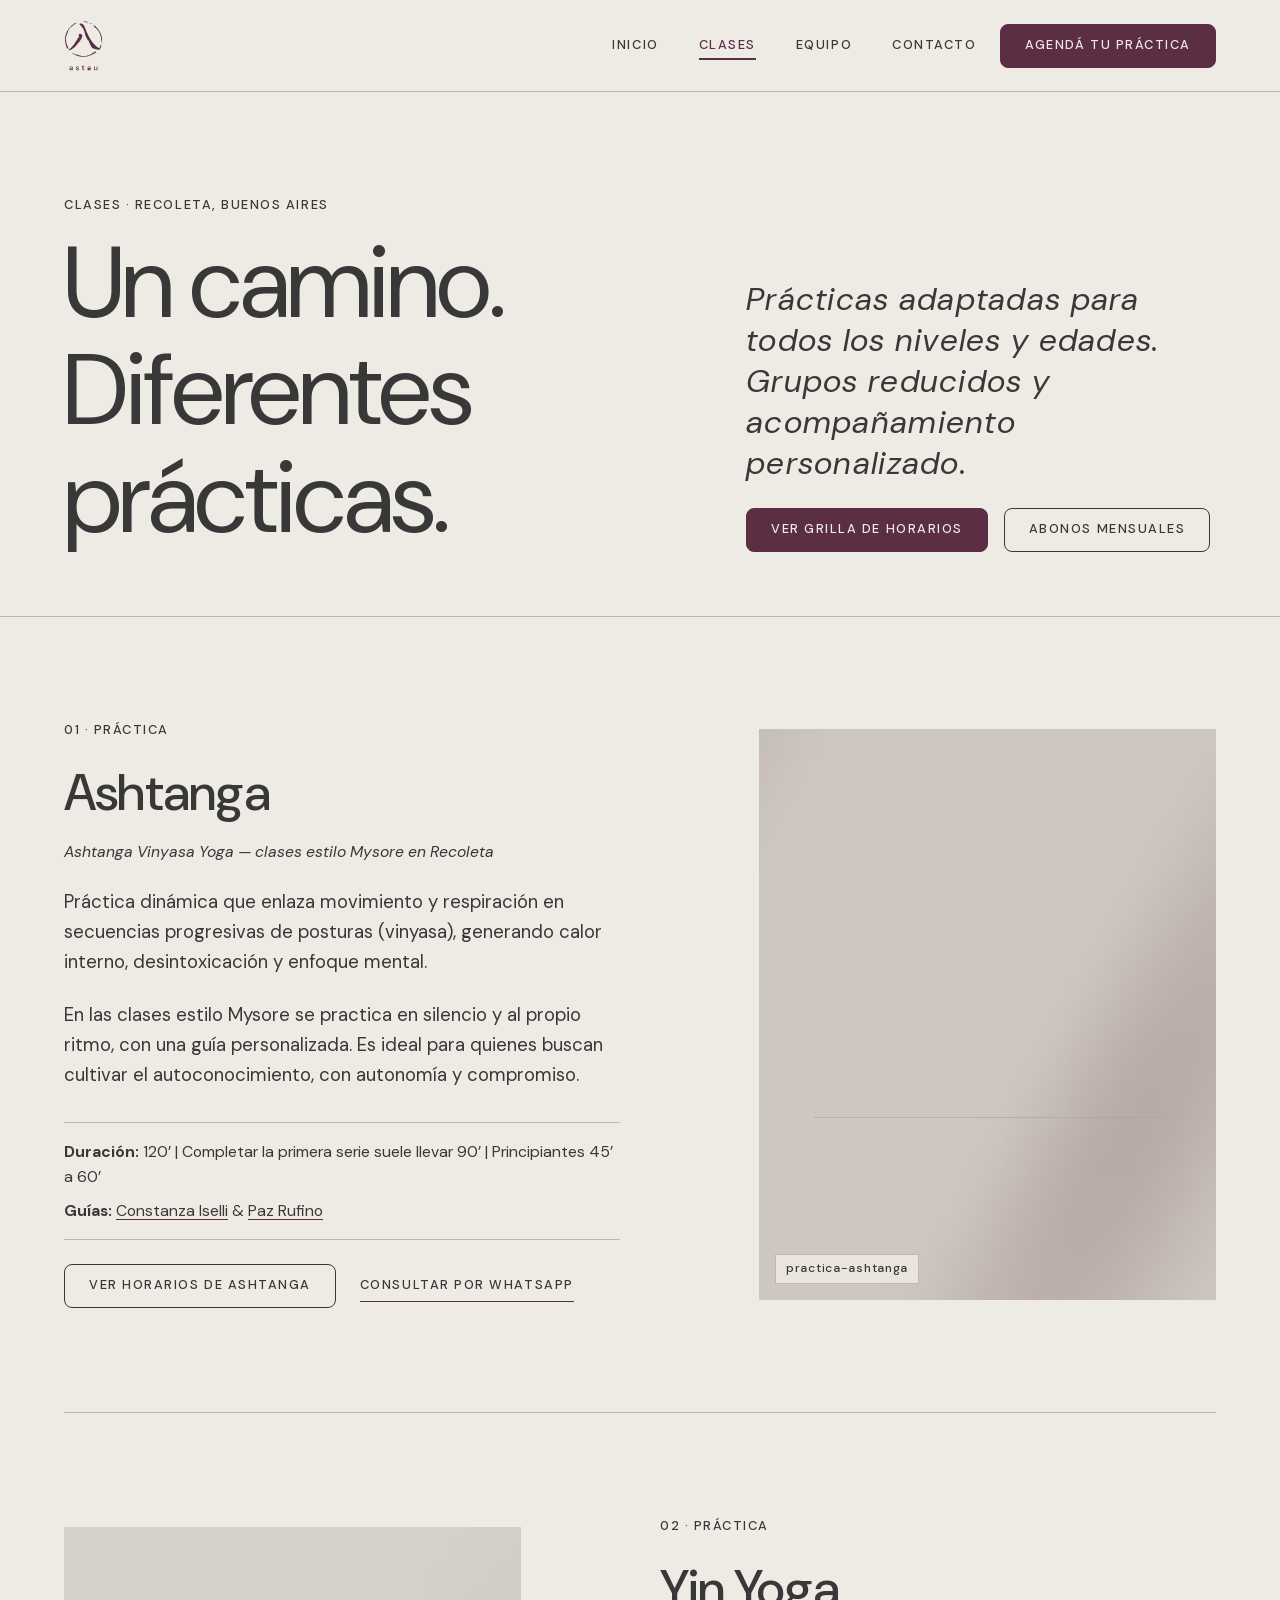
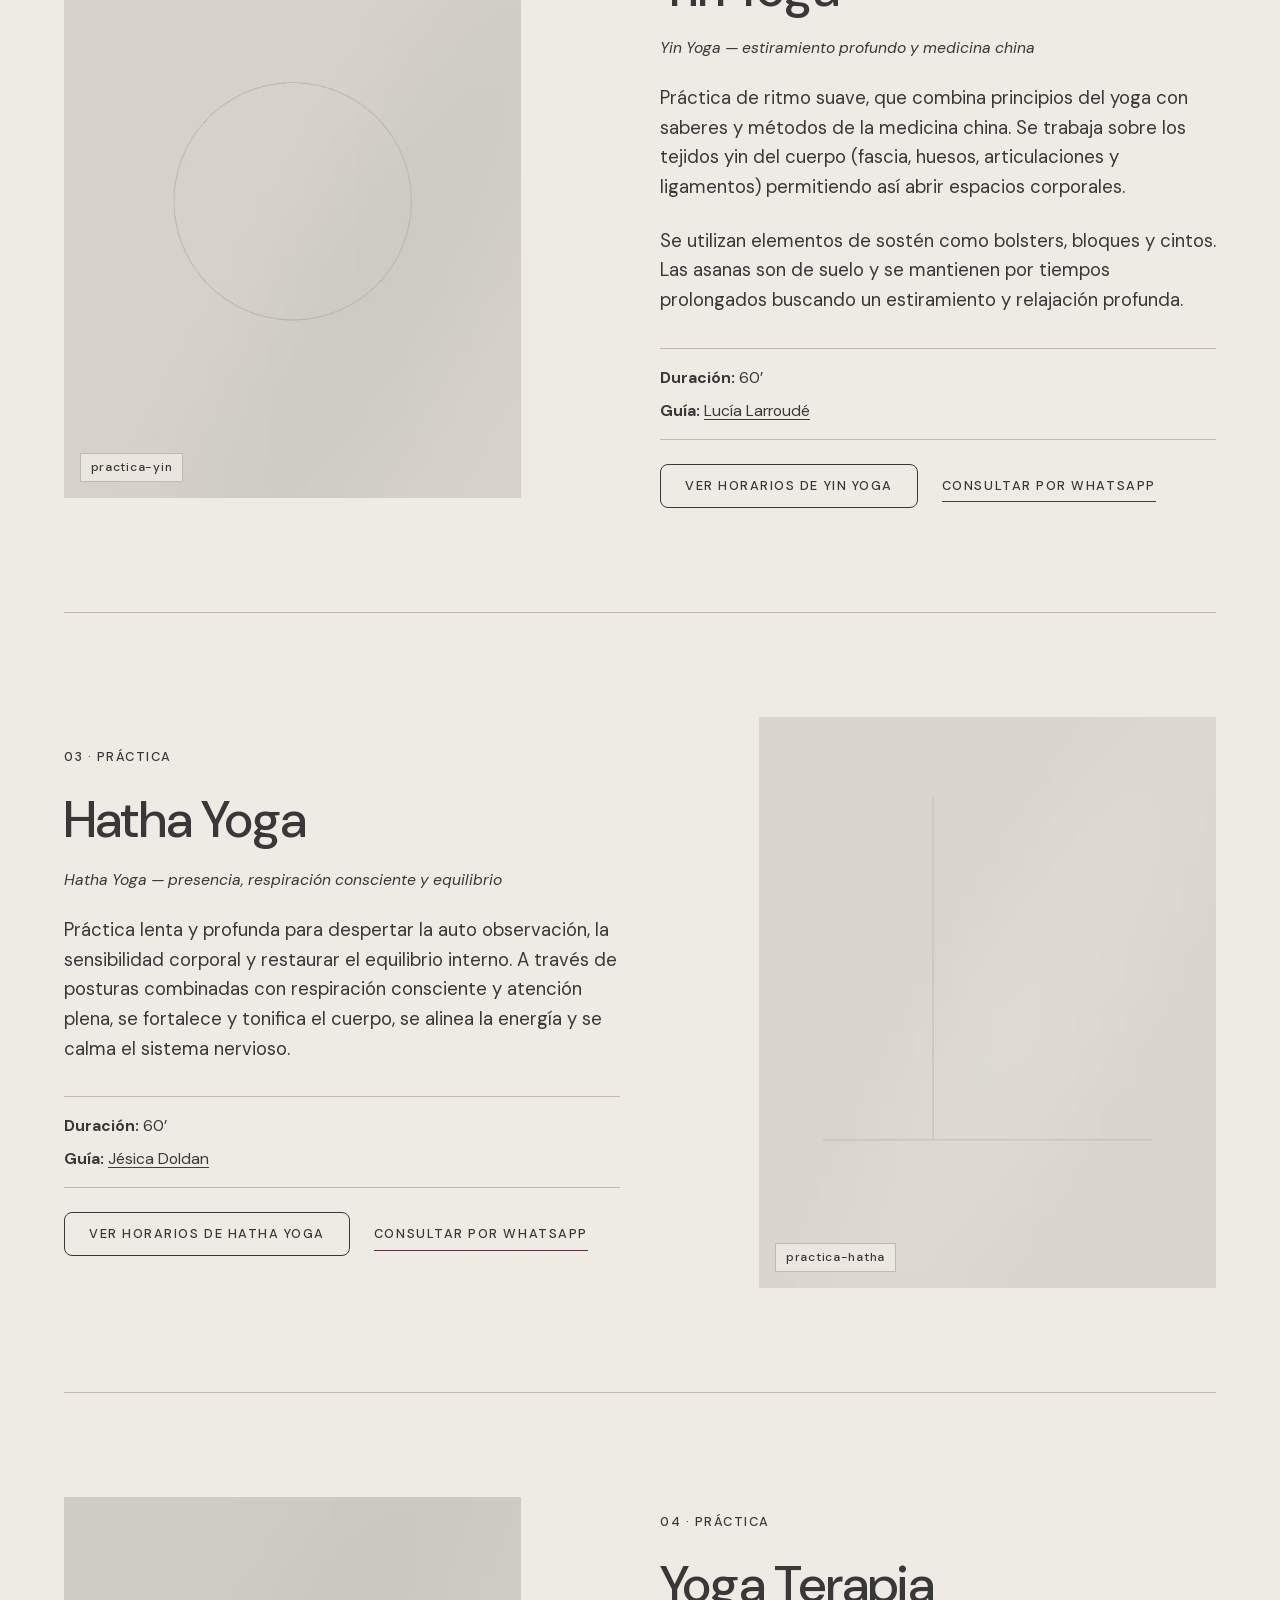
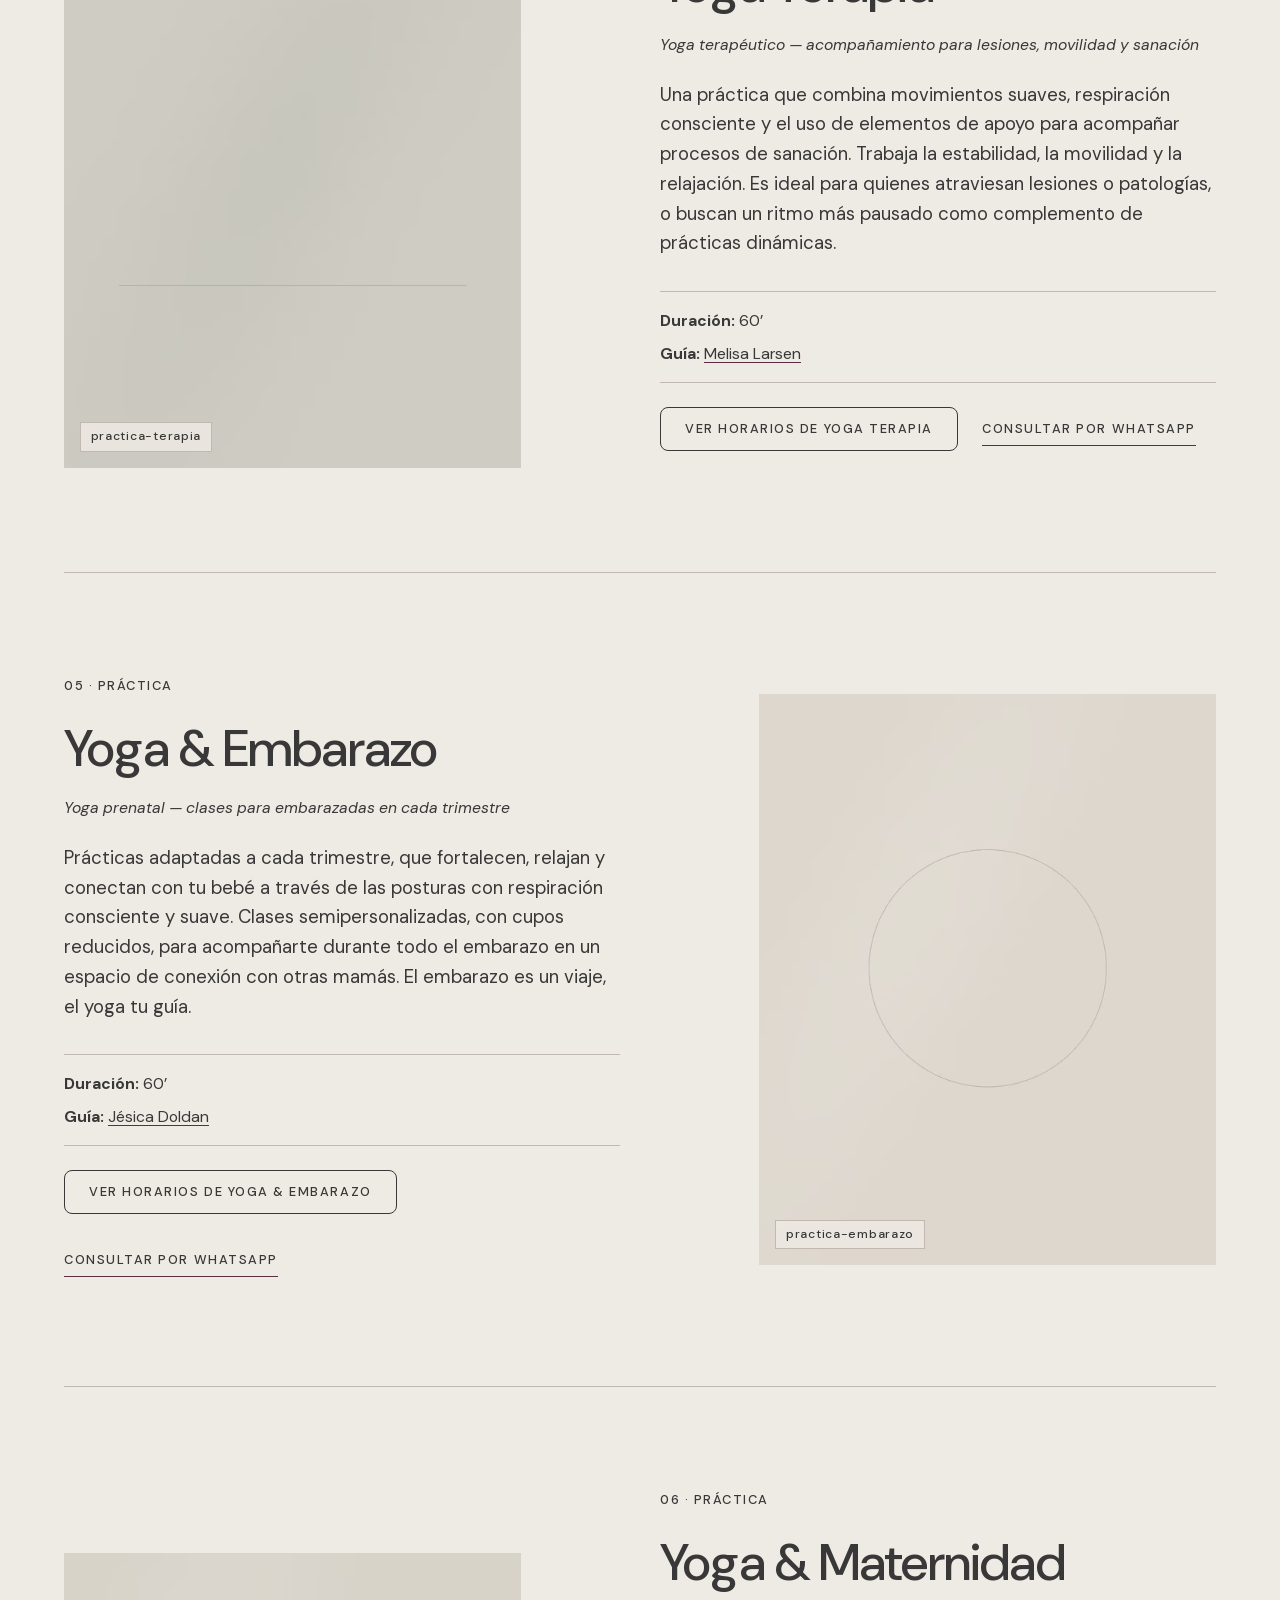
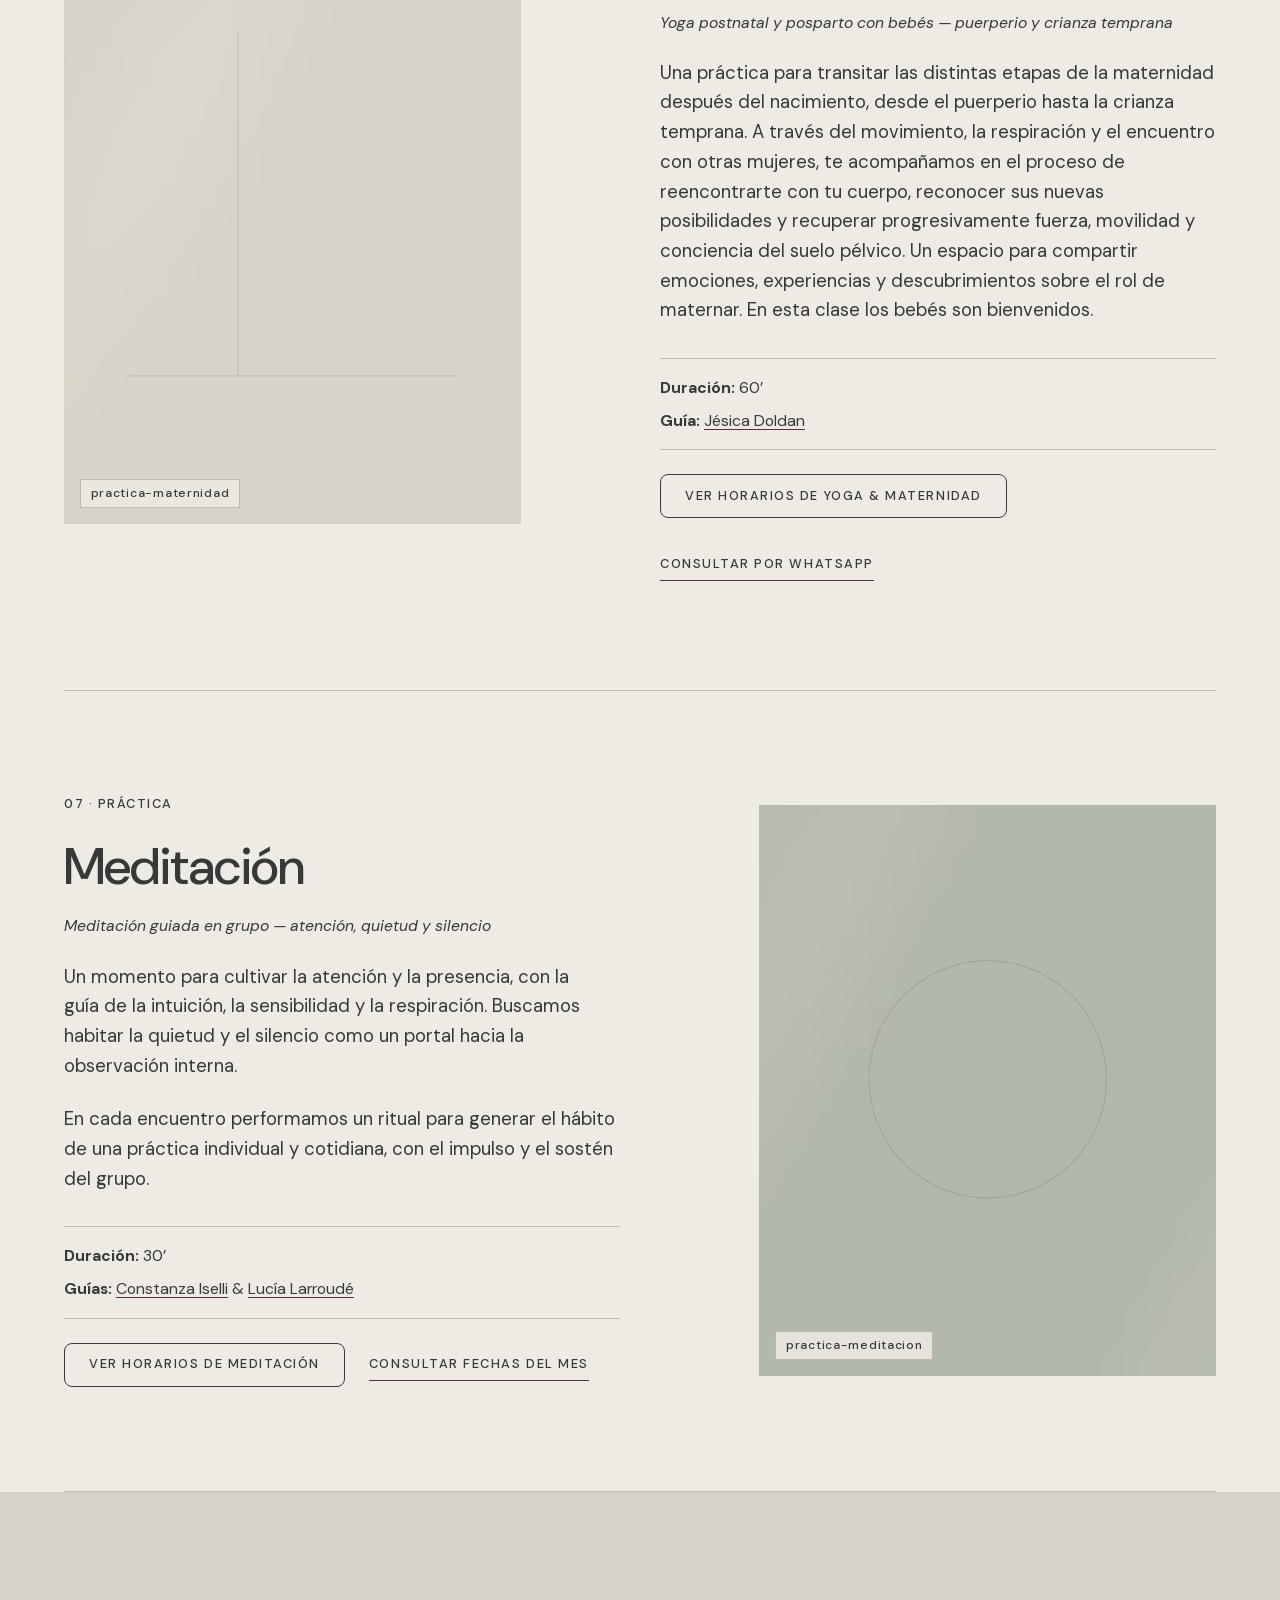
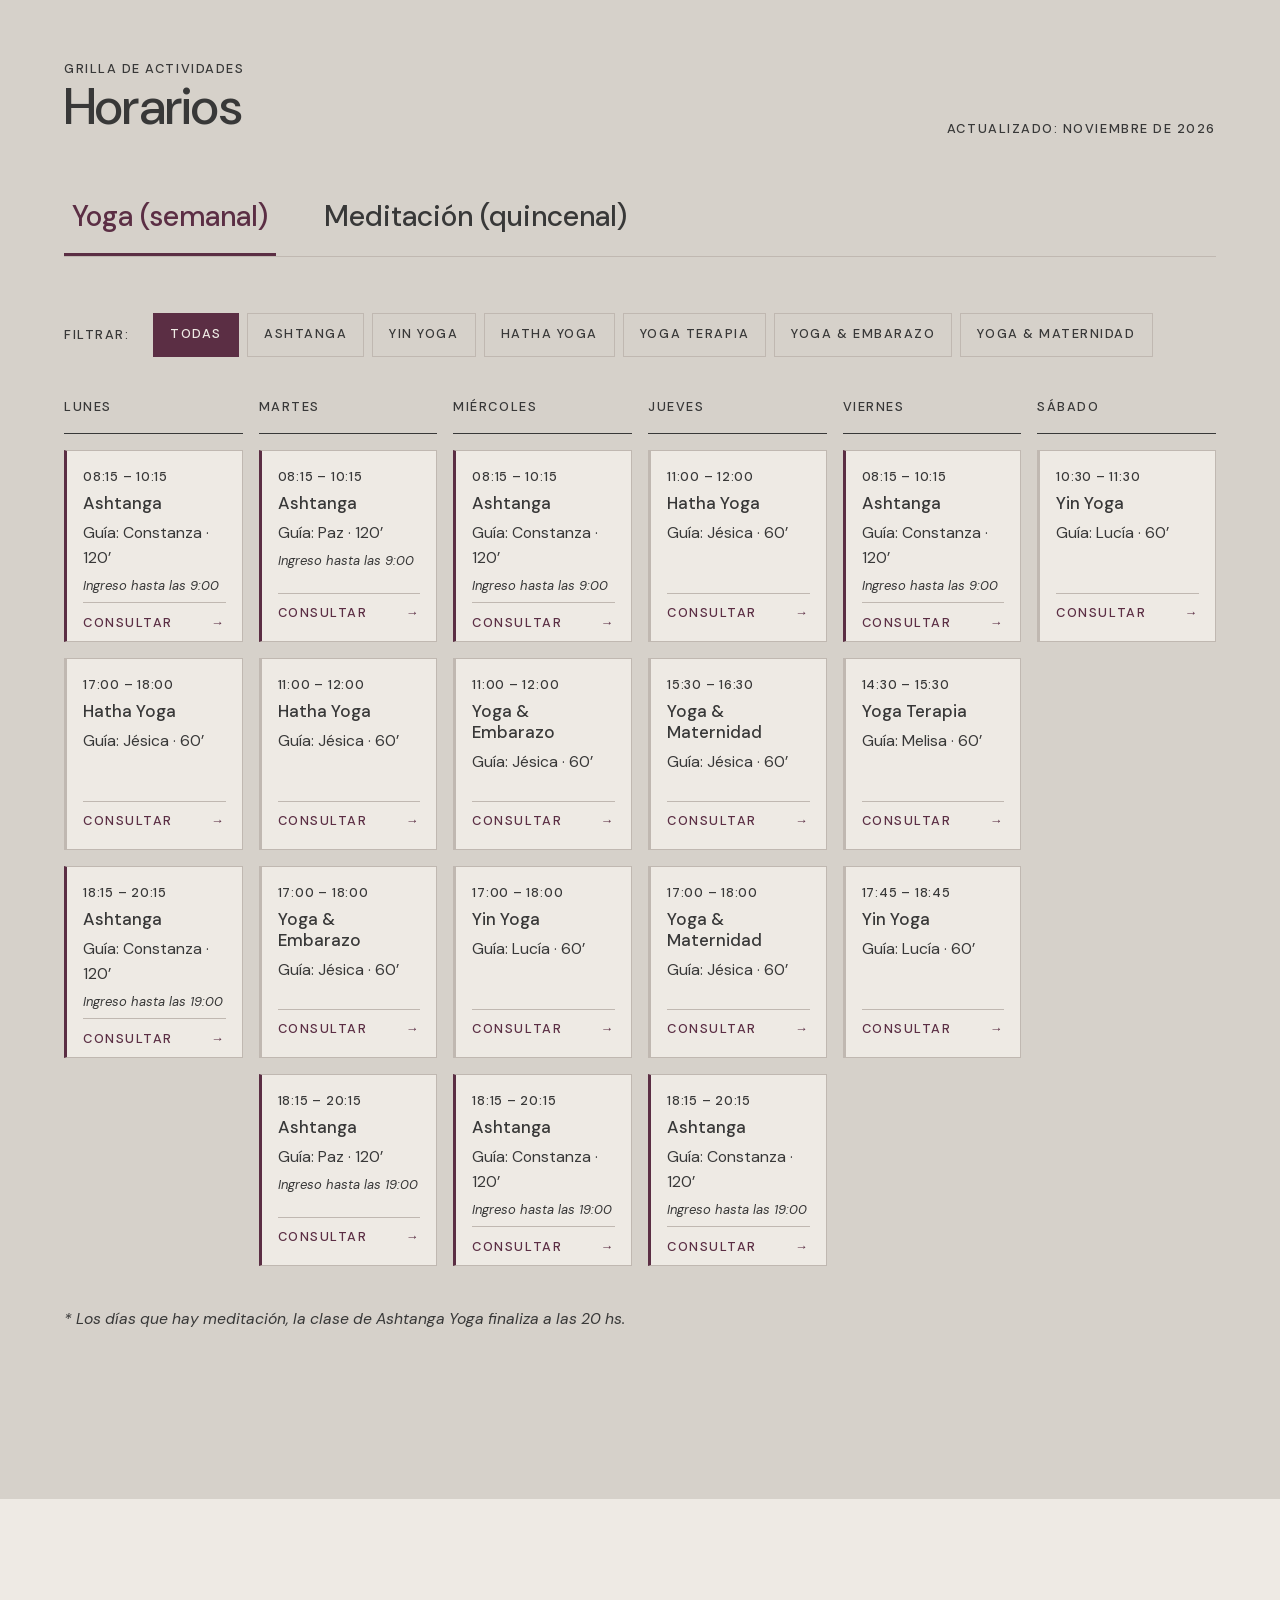
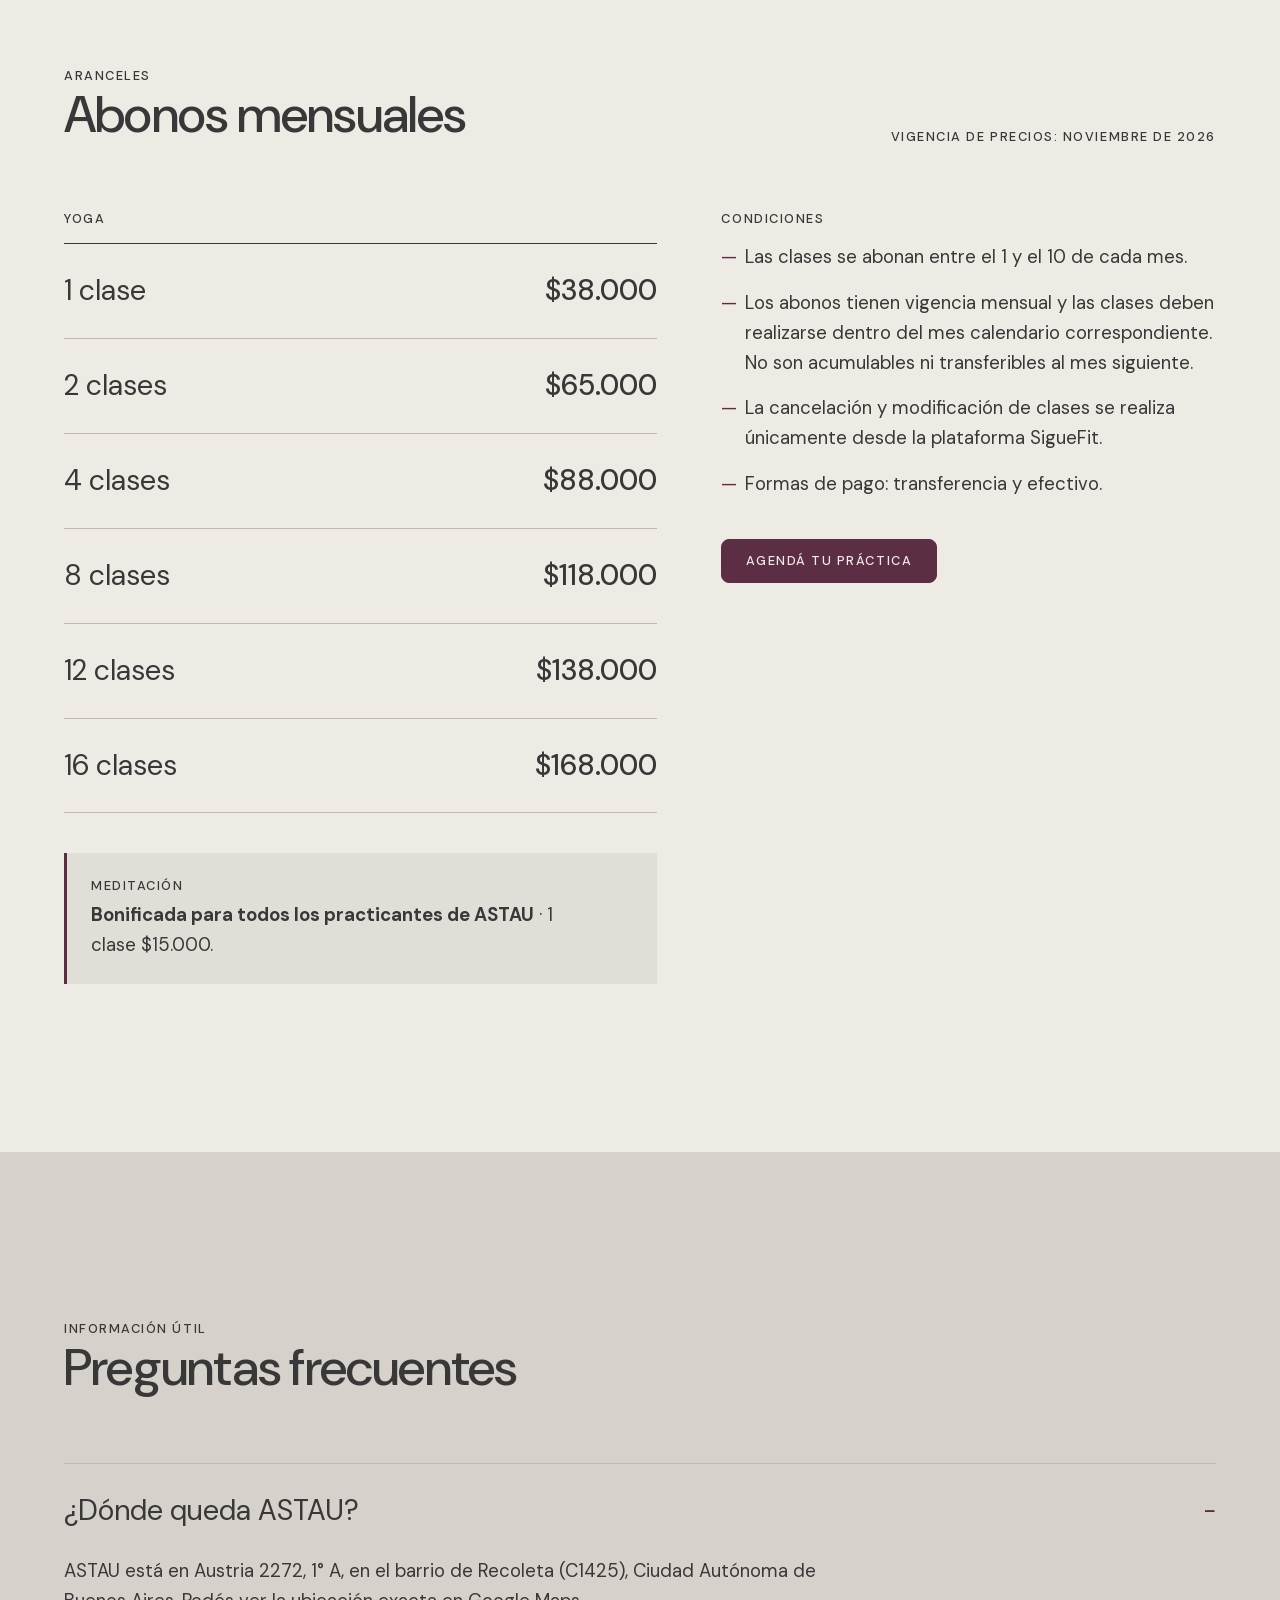
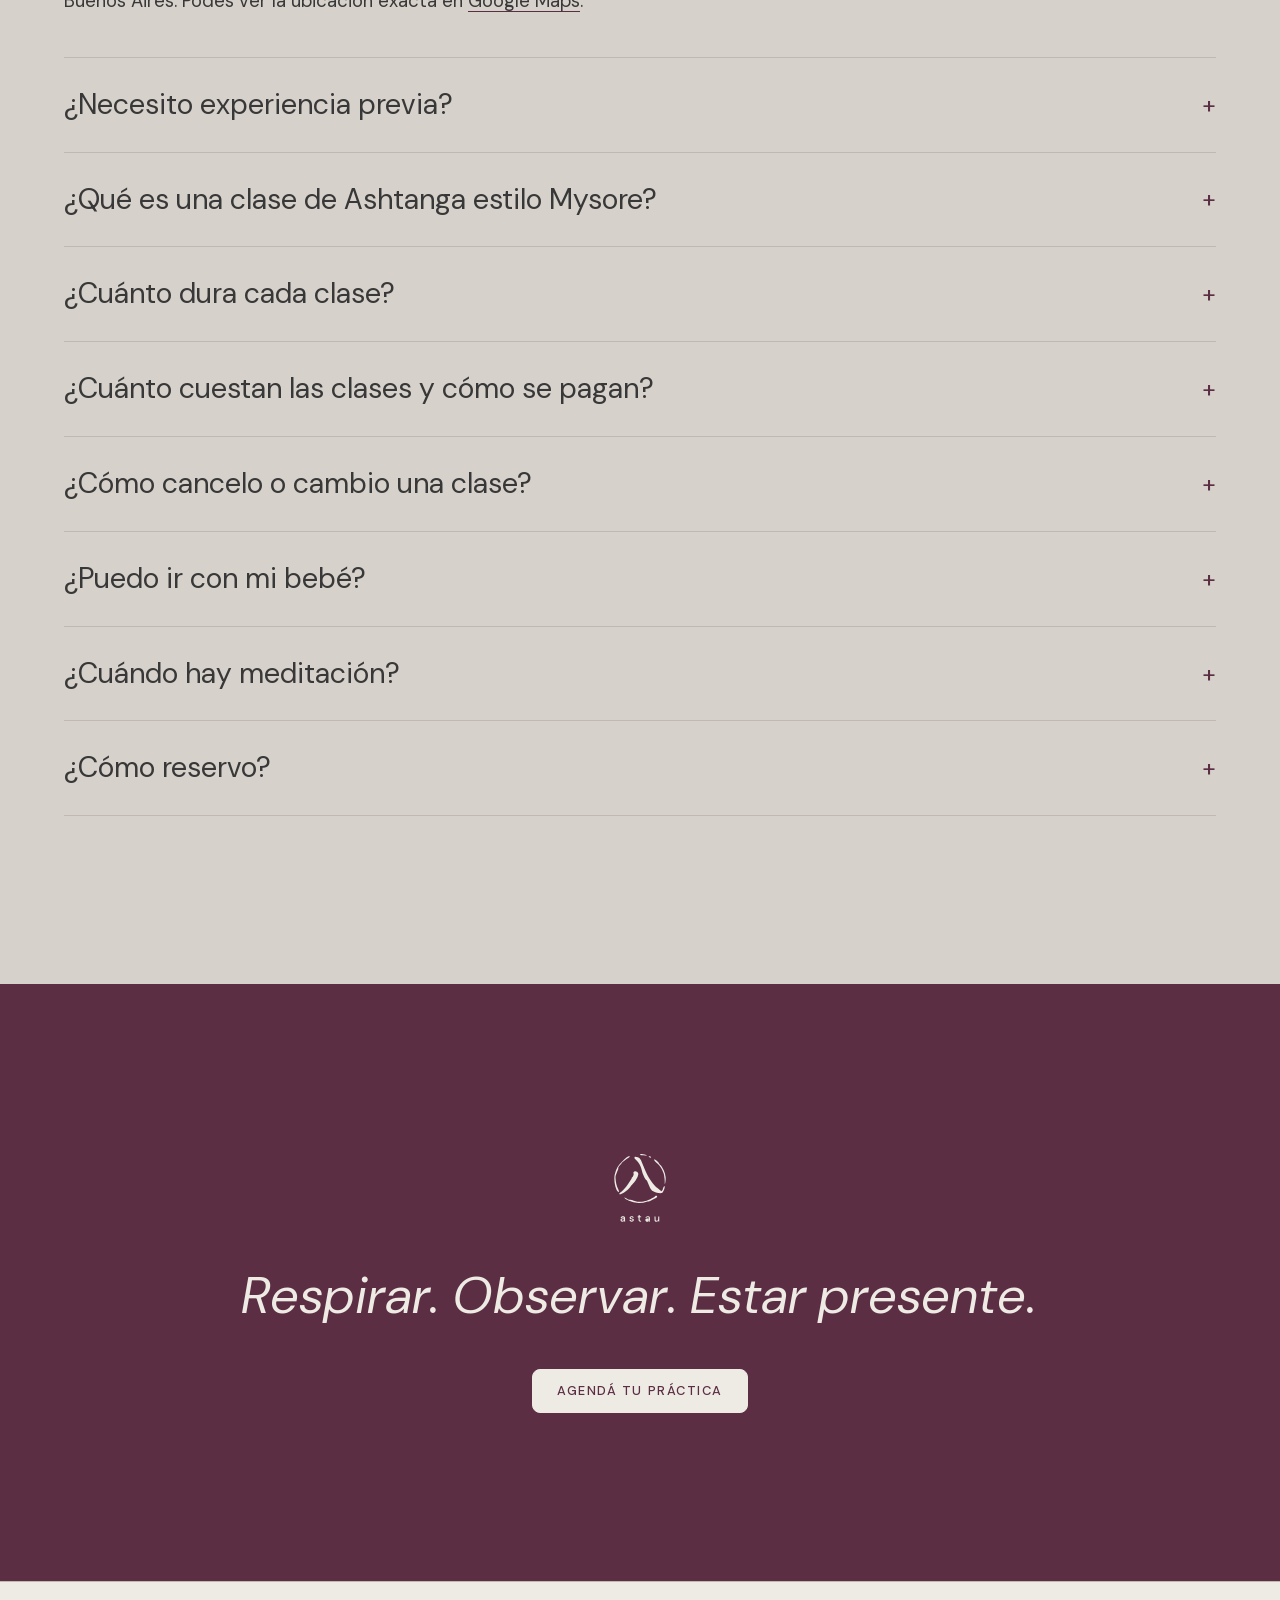
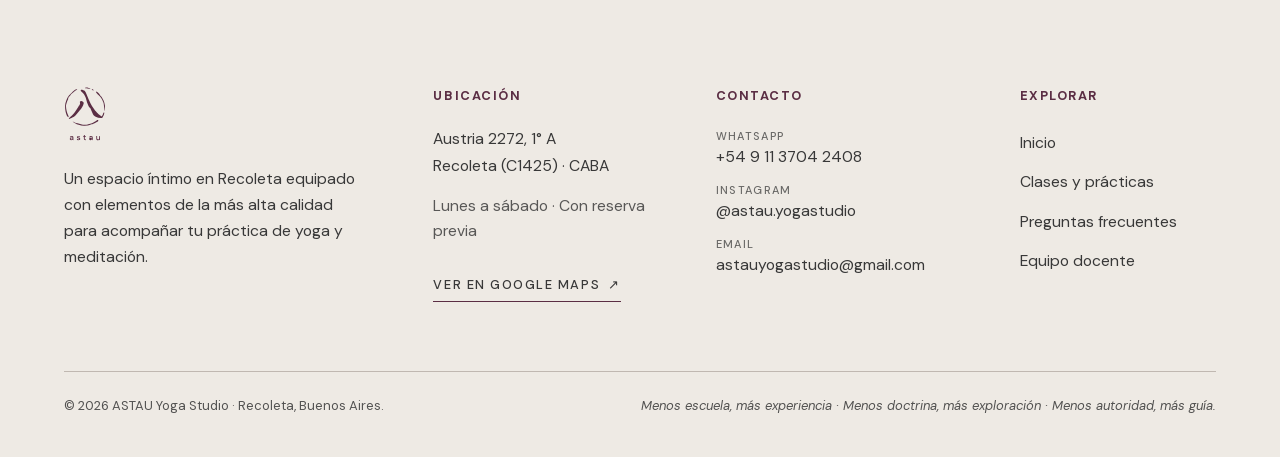
==== commit 2be47117: "ajustes estilos, rutas asstes" ====
--- a/clases/index.html
+++ b/clases/index.html
@@ -20,19 +20,19 @@
   <meta name="twitter:card" content="summary_large_image">
 
   <!-- Iconos y Manifiesto -->
-  <link rel="icon" href="/astau_v2/favicon.svg" type="image/svg+xml">
-  <link rel="manifest" href="/astau_v2/site.webmanifest">
+  <link rel="icon" href="../favicon.svg" type="image/svg+xml">
+  <link rel="manifest" href="../site.webmanifest">
   <meta name="theme-color" content="#EEEAE4">
 
   <!-- Preload tipografía variable -->
-  <link rel="preload" href="/astau_v2/assets/fonts/DMSans-Variable.woff2" as="font" type="font/woff2" crossorigin>
-  <link rel="preload" href="/astau_v2/assets/fonts/DMSans-Italic-Variable.woff2" as="font" type="font/woff2" crossorigin>
+  <link rel="preload" href="../assets/fonts/DMSans-Variable.woff2" as="font" type="font/woff2" crossorigin>
+  <link rel="preload" href="../assets/fonts/DMSans-Italic-Variable.woff2" as="font" type="font/woff2" crossorigin>
 
   <!-- Hojas de estilo -->
-  <link rel="stylesheet" href="/astau_v2/assets/css/tokens.css">
-  <link rel="stylesheet" href="/astau_v2/assets/css/base.css">
-  <link rel="stylesheet" href="/astau_v2/assets/css/components.css">
-  <link rel="stylesheet" href="/astau_v2/assets/css/pages.css">
+  <link rel="stylesheet" href="../assets/css/tokens.css">
+  <link rel="stylesheet" href="../assets/css/base.css">
+  <link rel="stylesheet" href="../assets/css/components.css">
+  <link rel="stylesheet" href="../assets/css/pages.css">
 
   <!-- Datos estructurados JSON-LD (SportsActivityLocation + OfferCatalog + WebSite + BreadcrumbList) -->
   <script type="application/ld+json">
@@ -182,15 +182,15 @@
   <!-- Header -->
   <header class="site-header">
     <div class="container site-header__inner">
-      <a class="site-logo" href="/astau_v2/" aria-label="ASTAU — Inicio">
-        <img class="site-logo__img site-logo__img--color" src="/astau_v2/assets/brand/logo-color.svg" width="90" height="121" alt="ASTAU">
+      <a class="site-logo" href="../" aria-label="ASTAU — Inicio">
+        <img class="site-logo__img site-logo__img--color" src="../assets/brand/logo-color.svg" width="90" height="121" alt="ASTAU">
       </a>
 
       <nav class="site-nav" aria-label="Navegación principal">
         <ul class="site-nav__list">
-          <li><a class="site-nav__link" href="/astau_v2/">Inicio</a></li>
-          <li><a class="site-nav__link" href="/astau_v2/clases/" aria-current="page">Clases</a></li>
-          <li><a class="site-nav__link" href="/astau_v2/equipo/">Equipo</a></li>
+          <li><a class="site-nav__link" href="../">Inicio</a></li>
+          <li><a class="site-nav__link" href="../clases/" aria-current="page">Clases</a></li>
+          <li><a class="site-nav__link" href="../equipo/">Equipo</a></li>
           <li><a class="site-nav__link" href="#contacto">Contacto</a></li>
         </ul>
 
@@ -217,9 +217,9 @@
   <div id="mobile-menu" class="mobile-menu" role="dialog" aria-label="Menú de navegación" hidden>
     <nav aria-label="Navegación móvil">
       <ul class="mobile-menu__list">
-        <li><a class="mobile-menu__link" href="/astau_v2/">Inicio</a></li>
-        <li><a class="mobile-menu__link" href="/astau_v2/clases/" aria-current="page">Clases</a></li>
-        <li><a class="mobile-menu__link" href="/astau_v2/equipo/">Equipo</a></li>
+        <li><a class="mobile-menu__link" href="../">Inicio</a></li>
+        <li><a class="mobile-menu__link" href="../clases/" aria-current="page">Clases</a></li>
+        <li><a class="mobile-menu__link" href="../equipo/">Equipo</a></li>
         <li><a class="mobile-menu__link" href="#contacto">Contacto</a></li>
       </ul>
     </nav>
@@ -282,10 +282,10 @@
             </p>
             <div class="practice-detail__specs">
               <p><strong>Duración:</strong> 120’ | Completar la primera serie suele llevar 90’ | Principiantes 45’ a 60’</p>
-              <p><strong>Guías:</strong> <a class="link-inline" href="/astau_v2/equipo/#constanza-iselli">Constanza Iselli</a> &amp; <a class="link-inline" href="/astau_v2/equipo/#paz-rufino">Paz Rufino</a></p>
+              <p><strong>Guías:</strong> <a class="link-inline" href="../equipo/#constanza-iselli">Constanza Iselli</a> &amp; <a class="link-inline" href="../equipo/#paz-rufino">Paz Rufino</a></p>
             </div>
             <div class="practice-detail__actions">
-              <a class="btn btn--secondary" href="/astau_v2/clases/?practica=ashtanga#horarios" data-filter-link="ashtanga">Ver horarios de Ashtanga</a>
+              <a class="btn btn--secondary" href="../clases/?practica=ashtanga#horarios" data-filter-link="ashtanga">Ver horarios de Ashtanga</a>
               <a
                 class="link-editorial"
                 href="https://wa.me/5491137042408?text=Hola%2C%20quiero%20consultar%20por%20las%20clases%20de%20Ashtanga%20en%20ASTAU."
@@ -300,9 +300,9 @@
           <div class="practice-detail__media">
             <figure class="media media--4-5">
               <picture>
-                <source type="image/avif" srcset="/astau_v2/assets/img/practica-ashtanga.avif 600w, /astau_v2/assets/img/practica-ashtanga-2x.avif 1200w" sizes="(max-width: 1023px) 100vw, 42vw">
-                <source type="image/webp" srcset="/astau_v2/assets/img/practica-ashtanga.webp 600w, /astau_v2/assets/img/practica-ashtanga-2x.webp 1200w" sizes="(max-width: 1023px) 100vw, 42vw">
-                <img src="/astau_v2/assets/img/practica-ashtanga.webp" alt="Práctica de Ashtanga Yoga estilo Mysore en ASTAU Recoleta" width="600" height="750" loading="lazy">
+                <source type="image/avif" srcset="../assets/img/practica-ashtanga.avif 600w, ../assets/img/practica-ashtanga-2x.avif 1200w" sizes="(max-width: 1023px) 100vw, 42vw">
+                <source type="image/webp" srcset="../assets/img/practica-ashtanga.webp 600w, ../assets/img/practica-ashtanga-2x.webp 1200w" sizes="(max-width: 1023px) 100vw, 42vw">
+                <img src="../assets/img/practica-ashtanga.webp" alt="Práctica de Ashtanga Yoga estilo Mysore en ASTAU Recoleta" width="600" height="750" loading="lazy">
               </picture>
               <span class="media__badge" aria-hidden="true">practica-ashtanga</span>
             </figure>
@@ -323,10 +323,10 @@
             </p>
             <div class="practice-detail__specs">
               <p><strong>Duración:</strong> 60’</p>
-              <p><strong>Guía:</strong> <a class="link-inline" href="/astau_v2/equipo/#lucia-larroude">Lucía Larroudé</a></p>
+              <p><strong>Guía:</strong> <a class="link-inline" href="../equipo/#lucia-larroude">Lucía Larroudé</a></p>
             </div>
             <div class="practice-detail__actions">
-              <a class="btn btn--secondary" href="/astau_v2/clases/?practica=yin-yoga#horarios" data-filter-link="yin-yoga">Ver horarios de Yin Yoga</a>
+              <a class="btn btn--secondary" href="../clases/?practica=yin-yoga#horarios" data-filter-link="yin-yoga">Ver horarios de Yin Yoga</a>
               <a
                 class="link-editorial"
                 href="https://wa.me/5491137042408?text=Hola%2C%20quiero%20consultar%20por%20las%20clases%20de%20Yin%20Yoga%20en%20ASTAU."
@@ -341,9 +341,9 @@
           <div class="practice-detail__media">
             <figure class="media media--4-5">
               <picture>
-                <source type="image/avif" srcset="/astau_v2/assets/img/practica-yin.avif 600w, /astau_v2/assets/img/practica-yin-2x.avif 1200w" sizes="(max-width: 1023px) 100vw, 42vw">
-                <source type="image/webp" srcset="/astau_v2/assets/img/practica-yin.webp 600w, /astau_v2/assets/img/practica-yin-2x.webp 1200w" sizes="(max-width: 1023px) 100vw, 42vw">
-                <img src="/astau_v2/assets/img/practica-yin.webp" alt="Práctica de Yin Yoga con bolsters y elementos de sostén en ASTAU" width="600" height="750" loading="lazy">
+                <source type="image/avif" srcset="../assets/img/practica-yin.avif 600w, ../assets/img/practica-yin-2x.avif 1200w" sizes="(max-width: 1023px) 100vw, 42vw">
+                <source type="image/webp" srcset="../assets/img/practica-yin.webp 600w, ../assets/img/practica-yin-2x.webp 1200w" sizes="(max-width: 1023px) 100vw, 42vw">
+                <img src="../assets/img/practica-yin.webp" alt="Práctica de Yin Yoga con bolsters y elementos de sostén en ASTAU" width="600" height="750" loading="lazy">
               </picture>
               <span class="media__badge" aria-hidden="true">practica-yin</span>
             </figure>
@@ -361,10 +361,10 @@
             </p>
             <div class="practice-detail__specs">
               <p><strong>Duración:</strong> 60’</p>
-              <p><strong>Guía:</strong> <a class="link-inline" href="/astau_v2/equipo/#jesica-doldan">Jésica Doldan</a></p>
+              <p><strong>Guía:</strong> <a class="link-inline" href="../equipo/#jesica-doldan">Jésica Doldan</a></p>
             </div>
             <div class="practice-detail__actions">
-              <a class="btn btn--secondary" href="/astau_v2/clases/?practica=hatha-yoga#horarios" data-filter-link="hatha-yoga">Ver horarios de Hatha Yoga</a>
+              <a class="btn btn--secondary" href="../clases/?practica=hatha-yoga#horarios" data-filter-link="hatha-yoga">Ver horarios de Hatha Yoga</a>
               <a
                 class="link-editorial"
                 href="https://wa.me/5491137042408?text=Hola%2C%20quiero%20consultar%20por%20las%20clases%20de%20Hatha%20Yoga%20en%20ASTAU."
@@ -379,9 +379,9 @@
           <div class="practice-detail__media">
             <figure class="media media--4-5">
               <picture>
-                <source type="image/avif" srcset="/astau_v2/assets/img/practica-hatha.avif 600w, /astau_v2/assets/img/practica-hatha-2x.avif 1200w" sizes="(max-width: 1023px) 100vw, 42vw">
-                <source type="image/webp" srcset="/astau_v2/assets/img/practica-hatha.webp 600w, /astau_v2/assets/img/practica-hatha-2x.webp 1200w" sizes="(max-width: 1023px) 100vw, 42vw">
-                <img src="/astau_v2/assets/img/practica-hatha.webp" alt="Práctica de Hatha Yoga en la sala de ASTAU Recoleta" width="600" height="750" loading="lazy">
+                <source type="image/avif" srcset="../assets/img/practica-hatha.avif 600w, ../assets/img/practica-hatha-2x.avif 1200w" sizes="(max-width: 1023px) 100vw, 42vw">
+                <source type="image/webp" srcset="../assets/img/practica-hatha.webp 600w, ../assets/img/practica-hatha-2x.webp 1200w" sizes="(max-width: 1023px) 100vw, 42vw">
+                <img src="../assets/img/practica-hatha.webp" alt="Práctica de Hatha Yoga en la sala de ASTAU Recoleta" width="600" height="750" loading="lazy">
               </picture>
               <span class="media__badge" aria-hidden="true">practica-hatha</span>
             </figure>
@@ -399,10 +399,10 @@
             </p>
             <div class="practice-detail__specs">
               <p><strong>Duración:</strong> 60’</p>
-              <p><strong>Guía:</strong> <a class="link-inline" href="/astau_v2/equipo/#melisa-larsen">Melisa Larsen</a></p>
+              <p><strong>Guía:</strong> <a class="link-inline" href="../equipo/#melisa-larsen">Melisa Larsen</a></p>
             </div>
             <div class="practice-detail__actions">
-              <a class="btn btn--secondary" href="/astau_v2/clases/?practica=yoga-terapia#horarios" data-filter-link="yoga-terapia">Ver horarios de Yoga Terapia</a>
+              <a class="btn btn--secondary" href="../clases/?practica=yoga-terapia#horarios" data-filter-link="yoga-terapia">Ver horarios de Yoga Terapia</a>
               <a
                 class="link-editorial"
                 href="https://wa.me/5491137042408?text=Hola%2C%20quiero%20consultar%20por%20las%20clases%20de%20Yoga%20Terapia%20en%20ASTAU."
@@ -417,9 +417,9 @@
           <div class="practice-detail__media">
             <figure class="media media--4-5">
               <picture>
-                <source type="image/avif" srcset="/astau_v2/assets/img/practica-terapia.avif 600w, /astau_v2/assets/img/practica-terapia-2x.avif 1200w" sizes="(max-width: 1023px) 100vw, 42vw">
-                <source type="image/webp" srcset="/astau_v2/assets/img/practica-terapia.webp 600w, /astau_v2/assets/img/practica-terapia-2x.webp 1200w" sizes="(max-width: 1023px) 100vw, 42vw">
-                <img src="/astau_v2/assets/img/practica-terapia.webp" alt="Práctica de Yoga Terapia con elementos de apoyo en ASTAU" width="600" height="750" loading="lazy">
+                <source type="image/avif" srcset="../assets/img/practica-terapia.avif 600w, ../assets/img/practica-terapia-2x.avif 1200w" sizes="(max-width: 1023px) 100vw, 42vw">
+                <source type="image/webp" srcset="../assets/img/practica-terapia.webp 600w, ../assets/img/practica-terapia-2x.webp 1200w" sizes="(max-width: 1023px) 100vw, 42vw">
+                <img src="../assets/img/practica-terapia.webp" alt="Práctica de Yoga Terapia con elementos de apoyo en ASTAU" width="600" height="750" loading="lazy">
               </picture>
               <span class="media__badge" aria-hidden="true">practica-terapia</span>
             </figure>
@@ -437,10 +437,10 @@
             </p>
             <div class="practice-detail__specs">
               <p><strong>Duración:</strong> 60’</p>
-              <p><strong>Guía:</strong> <a class="link-inline" href="/astau_v2/equipo/#jesica-doldan">Jésica Doldan</a></p>
+              <p><strong>Guía:</strong> <a class="link-inline" href="../equipo/#jesica-doldan">Jésica Doldan</a></p>
             </div>
             <div class="practice-detail__actions">
-              <a class="btn btn--secondary" href="/astau_v2/clases/?practica=yoga-embarazo#horarios" data-filter-link="yoga-embarazo">Ver horarios de Yoga &amp; Embarazo</a>
+              <a class="btn btn--secondary" href="../clases/?practica=yoga-embarazo#horarios" data-filter-link="yoga-embarazo">Ver horarios de Yoga &amp; Embarazo</a>
               <a
                 class="link-editorial"
                 href="https://wa.me/5491137042408?text=Hola%2C%20quiero%20consultar%20por%20las%20clases%20de%20Yoga%20%26%20Embarazo%20en%20ASTAU."
@@ -455,9 +455,9 @@
           <div class="practice-detail__media">
             <figure class="media media--4-5">
               <picture>
-                <source type="image/avif" srcset="/astau_v2/assets/img/practica-embarazo.avif 600w, /astau_v2/assets/img/practica-embarazo-2x.avif 1200w" sizes="(max-width: 1023px) 100vw, 42vw">
-                <source type="image/webp" srcset="/astau_v2/assets/img/practica-embarazo.webp 600w, /astau_v2/assets/img/practica-embarazo-2x.webp 1200w" sizes="(max-width: 1023px) 100vw, 42vw">
-                <img src="/astau_v2/assets/img/practica-embarazo.webp" alt="Práctica de Yoga y Embarazo prenatal en ASTAU Recoleta" width="600" height="750" loading="lazy">
+                <source type="image/avif" srcset="../assets/img/practica-embarazo.avif 600w, ../assets/img/practica-embarazo-2x.avif 1200w" sizes="(max-width: 1023px) 100vw, 42vw">
+                <source type="image/webp" srcset="../assets/img/practica-embarazo.webp 600w, ../assets/img/practica-embarazo-2x.webp 1200w" sizes="(max-width: 1023px) 100vw, 42vw">
+                <img src="../assets/img/practica-embarazo.webp" alt="Práctica de Yoga y Embarazo prenatal en ASTAU Recoleta" width="600" height="750" loading="lazy">
               </picture>
               <span class="media__badge" aria-hidden="true">practica-embarazo</span>
             </figure>
@@ -475,10 +475,10 @@
             </p>
             <div class="practice-detail__specs">
               <p><strong>Duración:</strong> 60’</p>
-              <p><strong>Guía:</strong> <a class="link-inline" href="/astau_v2/equipo/#jesica-doldan">Jésica Doldan</a></p>
+              <p><strong>Guía:</strong> <a class="link-inline" href="../equipo/#jesica-doldan">Jésica Doldan</a></p>
             </div>
             <div class="practice-detail__actions">
-              <a class="btn btn--secondary" href="/astau_v2/clases/?practica=yoga-maternidad#horarios" data-filter-link="yoga-maternidad">Ver horarios de Yoga &amp; Maternidad</a>
+              <a class="btn btn--secondary" href="../clases/?practica=yoga-maternidad#horarios" data-filter-link="yoga-maternidad">Ver horarios de Yoga &amp; Maternidad</a>
               <a
                 class="link-editorial"
                 href="https://wa.me/5491137042408?text=Hola%2C%20quiero%20consultar%20por%20las%20clases%20de%20Yoga%20%26%20Maternidad%20en%20ASTAU."
@@ -493,9 +493,9 @@
           <div class="practice-detail__media">
             <figure class="media media--4-5">
               <picture>
-                <source type="image/avif" srcset="/astau_v2/assets/img/practica-maternidad.avif 600w, /astau_v2/assets/img/practica-maternidad-2x.avif 1200w" sizes="(max-width: 1023px) 100vw, 42vw">
-                <source type="image/webp" srcset="/astau_v2/assets/img/practica-maternidad.webp 600w, /astau_v2/assets/img/practica-maternidad-2x.webp 1200w" sizes="(max-width: 1023px) 100vw, 42vw">
-                <img src="/astau_v2/assets/img/practica-maternidad.webp" alt="Práctica de Yoga y Maternidad postnatal con bebés en ASTAU" width="600" height="750" loading="lazy">
+                <source type="image/avif" srcset="../assets/img/practica-maternidad.avif 600w, ../assets/img/practica-maternidad-2x.avif 1200w" sizes="(max-width: 1023px) 100vw, 42vw">
+                <source type="image/webp" srcset="../assets/img/practica-maternidad.webp 600w, ../assets/img/practica-maternidad-2x.webp 1200w" sizes="(max-width: 1023px) 100vw, 42vw">
+                <img src="../assets/img/practica-maternidad.webp" alt="Práctica de Yoga y Maternidad postnatal con bebés en ASTAU" width="600" height="750" loading="lazy">
               </picture>
               <span class="media__badge" aria-hidden="true">practica-maternidad</span>
             </figure>
@@ -516,10 +516,10 @@
             </p>
             <div class="practice-detail__specs">
               <p><strong>Duración:</strong> 30’</p>
-              <p><strong>Guías:</strong> <a class="link-inline" href="/astau_v2/equipo/#constanza-iselli">Constanza Iselli</a> &amp; <a class="link-inline" href="/astau_v2/equipo/#lucia-larroude">Lucía Larroudé</a></p>
+              <p><strong>Guías:</strong> <a class="link-inline" href="../equipo/#constanza-iselli">Constanza Iselli</a> &amp; <a class="link-inline" href="../equipo/#lucia-larroude">Lucía Larroudé</a></p>
             </div>
             <div class="practice-detail__actions">
-              <a class="btn btn--secondary" href="/astau_v2/clases/?practica=meditacion#horarios" data-filter-link="meditacion">Ver horarios de Meditación</a>
+              <a class="btn btn--secondary" href="../clases/?practica=meditacion#horarios" data-filter-link="meditacion">Ver horarios de Meditación</a>
               <a
                 class="link-editorial"
                 href="https://wa.me/5491137042408?text=Hola%2C%20quiero%20saber%20las%20fechas%20de%20meditaci%C3%B3n%20de%20este%20mes."
@@ -534,9 +534,9 @@
           <div class="practice-detail__media">
             <figure class="media media--4-5">
               <picture>
-                <source type="image/avif" srcset="/astau_v2/assets/img/practica-meditacion.avif 600w, /astau_v2/assets/img/practica-meditacion-2x.avif 1200w" sizes="(max-width: 1023px) 100vw, 42vw">
-                <source type="image/webp" srcset="/astau_v2/assets/img/practica-meditacion.webp 600w, /astau_v2/assets/img/practica-meditacion-2x.webp 1200w" sizes="(max-width: 1023px) 100vw, 42vw">
-                <img src="/astau_v2/assets/img/practica-meditacion.webp" alt="Encuentro de Meditación en ASTAU Recoleta" width="600" height="750" loading="lazy">
+                <source type="image/avif" srcset="../assets/img/practica-meditacion.avif 600w, ../assets/img/practica-meditacion-2x.avif 1200w" sizes="(max-width: 1023px) 100vw, 42vw">
+                <source type="image/webp" srcset="../assets/img/practica-meditacion.webp 600w, ../assets/img/practica-meditacion-2x.webp 1200w" sizes="(max-width: 1023px) 100vw, 42vw">
+                <img src="../assets/img/practica-meditacion.webp" alt="Encuentro de Meditación en ASTAU Recoleta" width="600" height="750" loading="lazy">
               </picture>
               <span class="media__badge" aria-hidden="true">practica-meditacion</span>
             </figure>
@@ -1183,7 +1183,7 @@
     <!-- 6. CIERRE A FONDO CIRUELA -->
     <section class="section section--plum theme-plum" aria-labelledby="cierre-clases-titulo">
       <div class="container closing-cta" data-reveal>
-        <img class="closing-cta__logo" src="/astau_v2/assets/brand/logo-negativo.svg" width="110" height="148" alt="ASTAU">
+        <img class="closing-cta__logo" src="../assets/brand/logo-negativo.svg" width="110" height="148" alt="ASTAU">
         <h2 id="cierre-clases-titulo" class="t-quote" style="max-inline-size: 28ch;">
           Respirar. Observar. Estar presente.
         </h2>
@@ -1207,8 +1207,8 @@
       <div class="site-footer__top">
         <!-- Columna 1: Marca y Sala -->
         <div class="site-footer__col site-footer__col--brand">
-          <a class="site-footer__logo" href="/astau_v2/" aria-label="ASTAU — Inicio">
-            <img src="/astau_v2/assets/brand/logo-color.svg" width="84" height="113" alt="ASTAU">
+          <a class="site-footer__logo" href="../" aria-label="ASTAU — Inicio">
+            <img src="../assets/brand/logo-color.svg" width="84" height="113" alt="ASTAU">
           </a>
           <p class="site-footer__lead">
             Un espacio íntimo en Recoleta equipado con elementos de la más alta calidad para acompañar tu práctica de yoga y meditación.
@@ -1281,10 +1281,10 @@
         <div class="site-footer__col">
           <h2 class="site-footer__heading">Explorar</h2>
           <ul class="site-footer__list site-footer__list--nav">
-            <li><a class="site-footer__nav-link" href="/astau_v2/">Inicio</a></li>
-            <li><a class="site-footer__nav-link" href="/astau_v2/clases/">Clases y prácticas</a></li>
-            <li><a class="site-footer__nav-link" href="/astau_v2/clases/#preguntas">Preguntas frecuentes</a></li>
-            <li><a class="site-footer__nav-link" href="/astau_v2/equipo/">Equipo docente</a></li>
+            <li><a class="site-footer__nav-link" href="../">Inicio</a></li>
+            <li><a class="site-footer__nav-link" href="../clases/">Clases y prácticas</a></li>
+            <li><a class="site-footer__nav-link" href="../clases/#preguntas">Preguntas frecuentes</a></li>
+            <li><a class="site-footer__nav-link" href="../equipo/">Equipo docente</a></li>
           </ul>
         </div>
       </div>
@@ -1296,6 +1296,6 @@
     </div>
   </footer>
 
-  <script type="module" src="/astau_v2/assets/js/main.js"></script>
+  <script type="module" src="../assets/js/main.js"></script>
 </body>
 </html>
--- a/assets/css/tokens.css
+++ b/assets/css/tokens.css
@@ -0,0 +1,107 @@
+/* ==========================================================================
+   ASTAU — Tokens de diseño (Manual de Identidad Visual v1.1)
+   ========================================================================== */
+
+@font-face {
+  font-family: "DM Sans";
+  src: url("../fonts/DMSans-Variable.woff2") format("woff2");
+  font-weight: 300 700;
+  font-style: normal;
+  font-display: swap;
+}
+
+@font-face {
+  font-family: "DM Sans";
+  src: url("../fonts/DMSans-Italic-Variable.woff2") format("woff2");
+  font-weight: 300 700;
+  font-style: italic;
+  font-display: swap;
+}
+
+:root {
+  /* Paleta cromática oficial (Pantone → Hex verificado según Manual sección 5.2) */
+  --c-bg: #EEEAE4;        /* Pantone 7527 C — Fondo general */
+  --c-accent: #5B2E44;    /* Pantone 7645 C — Acento: CTA, activos, cierre */
+  --c-text: #383838;      /* Pantone 447 C  — Texto principal y secundario chico (9,8:1) */
+  --c-surface: #D6D1CA;   /* Warm Gray 1 C  — Bloques alternos, placeholders */
+  --c-line: #C0B8B1;      /* Warm Gray 3 C  — Filetes y divisores (nunca texto) */
+  --c-muted: #7D776F;     /* Warm Gray 9 C  — Solo texto >= 24px (3,7:1 WCAG AA texto grande) */
+  --c-sage: #B3B7AE;      /* Pantone 421 C  — Superficies puntuales / meditación (nunca texto) */
+
+  /* Derivados funcionales sutiles dentro del sistema tonal */
+  --c-bg-translucent: rgb(238 234 228 / 0.92);
+  --c-accent-hover: #492336;
+  --c-hero-overlay: rgb(42 26 34 / 0.38);
+
+  /* Tipografía — Única familia: DM Sans */
+  --f-sans: "DM Sans", -apple-system, BlinkMacSystemFont, "Segoe UI", Roboto, sans-serif;
+
+  /* Escala tipográfica fluida (mobile 375px → desktop 1440px) */
+  --fs-display: clamp(2.75rem, 6.2vw + 1.25rem, 7rem);       /* 44 → 112 px */
+  --fs-quote: clamp(1.75rem, 2.6vw + 1.1rem, 3.5rem);        /* 28 → 56 px */
+  --fs-h2: clamp(1.875rem, 2.5vw + 1.2rem, 3.5rem);          /* 30 → 56 px */
+  --fs-h3: clamp(1.375rem, 0.8vw + 1.15rem, 1.875rem);       /* 22 → 30 px */
+  --fs-body: clamp(1.0625rem, 0.2vw + 1rem, 1.1875rem);      /* 17 → 19 px */
+  --fs-small: clamp(0.9375rem, 0.1vw + 0.9rem, 1rem);        /* 15 → 16 px (siempre en --c-text) */
+  --fs-label: clamp(0.75rem, 0.1vw + 0.72rem, 0.8125rem);    /* 12 → 13 px */
+
+  /* Pesos y tracking */
+  --fw-regular: 400;
+  --fw-medium: 500;
+  --fw-bold: 700;
+
+  --ls-display: -0.02em;
+  --ls-quote: 0.04em;
+  --ls-label: 0.12em;
+  --ls-wordmark: 0.28em;
+
+  --lh-tight: 1.08;
+  --lh-heading: 1.18;
+  --lh-quote: 1.28;
+  --lh-body: 1.6;
+
+  /* Ancho de lectura máximo */
+  --measure: 62ch;
+
+  /* Sistema de espaciado (base 8 px: 8, 16, 24, 40, 64, 104, 168) */
+  --s-1: 0.5rem;    /* 8 px */
+  --s-2: 1rem;      /* 16 px */
+  --s-3: 1.5rem;    /* 24 px */
+  --s-4: 2.5rem;    /* 40 px */
+  --s-5: 4rem;      /* 64 px */
+  --s-6: 6.5rem;    /* 104 px */
+  --s-7: 10.5rem;   /* 168 px */
+
+  --section-space: var(--s-6);
+
+  /* Grilla y contenedor */
+  --container-max: 90rem; /* 1440 px */
+  --page-gutter: 1.25rem; /* 20 px mobile */
+  --grid-gap: var(--s-3);
+  --header-height: 5rem;  /* 80 px */
+
+  /* Movimiento: "El tiempo de una respiración" */
+  --ease-breath: cubic-bezier(0.4, 0, 0.2, 1);
+  --dur-fast: 300ms;
+  --dur-breath: 900ms;
+
+  /* Accesibilidad */
+  --touch-min: 2.75rem; /* 44 px */
+  --focus-ring: 2px solid var(--c-accent);
+  --focus-offset: 3px;
+}
+
+@media (min-width: 48rem) {
+  :root {
+    --page-gutter: 2.5rem; /* 40 px tablet */
+    --grid-gap: var(--s-4);
+  }
+}
+
+@media (min-width: 64rem) {
+  :root {
+    --page-gutter: 4rem;   /* 64 px desktop */
+    --section-space: var(--s-7); /* 168 px desktop */
+    --header-height: 5.75rem;
+  }
+}
--- a/assets/css/base.css
+++ b/assets/css/base.css
@@ -0,0 +1,261 @@
+/* ==========================================================================
+   ASTAU — Base, Reset, Tipografía y Grilla Editorial
+   ========================================================================== */
+
+*,
+*::before,
+*::after {
+  box-sizing: border-box;
+  margin: 0;
+  padding: 0;
+}
+
+html {
+  background-color: var(--c-bg);
+  color: var(--c-text);
+  font-family: var(--f-sans);
+  font-size: 100%;
+  line-height: var(--lh-body);
+  -webkit-font-smoothing: antialiased;
+  -moz-osx-font-smoothing: grayscale;
+  text-rendering: optimizeLegibility;
+  scroll-padding-block-start: calc(var(--header-height) + var(--s-3));
+}
+
+@media (prefers-reduced-motion: no-preference) {
+  html {
+    scroll-behavior: smooth;
+  }
+}
+
+body {
+  min-block-size: 100dvh;
+  display: flex;
+  flex-direction: column;
+  background-color: var(--c-bg);
+  color: var(--c-text);
+  font-size: var(--fs-body);
+  font-weight: var(--fw-regular);
+  overflow-x: clip;
+}
+
+body.has-menu-open {
+  overflow: hidden;
+}
+
+main {
+  flex: 1 0 auto;
+}
+
+img,
+picture,
+video,
+svg {
+  display: block;
+  max-inline-size: 100%;
+  block-size: auto;
+}
+
+ul,
+ol {
+  list-style: none;
+}
+
+a {
+  color: inherit;
+  text-decoration: none;
+  transition: color var(--dur-fast) var(--ease-breath),
+              background-color var(--dur-fast) var(--ease-breath),
+              border-color var(--dur-fast) var(--ease-breath),
+              opacity var(--dur-fast) var(--ease-breath);
+}
+
+button,
+input,
+select {
+  font: inherit;
+  color: inherit;
+  background: none;
+  border: none;
+}
+
+button {
+  cursor: pointer;
+}
+
+/* Foco visible accesible en ciruela (2 px) */
+:focus-visible {
+  outline: var(--focus-ring);
+  outline-offset: var(--focus-offset);
+}
+
+.theme-plum :focus-visible,
+.hero :focus-visible {
+  outline-color: var(--c-bg);
+}
+
+/* Estado inerte para fondos cuando el menú mobile está abierto */
+[inert],
+[inert] * {
+  opacity: 0.5;
+  cursor: default;
+  user-select: none;
+}
+
+/* Utilidades de accesibilidad */
+.sr-only {
+  position: absolute;
+  inline-size: 1px;
+  block-size: 1px;
+  padding: 0;
+  margin: -1px;
+  overflow: hidden;
+  clip: rect(0, 0, 0, 0);
+  white-space: nowrap;
+  border: 0;
+}
+
+.skip-link {
+  position: fixed;
+  inset-block-start: var(--s-2);
+  inset-inline-start: var(--s-2);
+  z-index: 1000;
+  padding: var(--s-2) var(--s-3);
+  background-color: var(--c-accent);
+  color: var(--c-bg);
+  font-size: var(--fs-small);
+  font-weight: var(--fw-medium);
+  transform: translateY(-200%);
+  transition: transform var(--dur-fast) var(--ease-breath);
+}
+
+.skip-link:focus-visible {
+  transform: translateY(0);
+  outline-color: var(--c-text);
+}
+
+/* ==========================================================================
+   Jerarquía Tipográfica (Sección 5.3)
+   ========================================================================== */
+
+.t-display {
+  font-size: var(--fs-display);
+  font-weight: var(--fw-regular);
+  letter-spacing: var(--ls-display);
+  line-height: var(--lh-tight);
+  text-wrap: balance;
+}
+
+.t-quote {
+  font-size: var(--fs-quote);
+  font-weight: var(--fw-regular);
+  font-style: italic;
+  letter-spacing: var(--ls-quote);
+  line-height: var(--lh-quote);
+}
+
+.t-h2 {
+  font-size: var(--fs-h2);
+  font-weight: var(--fw-medium);
+  letter-spacing: -0.015em;
+  line-height: var(--lh-heading);
+  text-wrap: balance;
+}
+
+.t-h3 {
+  font-size: var(--fs-h3);
+  font-weight: var(--fw-medium);
+  letter-spacing: -0.01em;
+  line-height: 1.25;
+}
+
+.t-body {
+  font-size: var(--fs-body);
+  font-weight: var(--fw-regular);
+  line-height: var(--lh-body);
+  max-inline-size: var(--measure);
+  text-wrap: pretty;
+}
+
+.t-label {
+  font-size: var(--fs-label);
+  font-weight: var(--fw-medium);
+  text-transform: uppercase;
+  letter-spacing: var(--ls-label);
+  line-height: 1.4;
+}
+
+/* Warm Gray 9 (#7D776F) reservado exclusivamente para texto >= 24px (WCAG AA) */
+.t-muted-large {
+  color: var(--c-muted);
+  font-size: clamp(1.5rem, 1.8vw + 1.1rem, 2.5rem);
+  line-height: 1.28;
+}
+
+/* ==========================================================================
+   Contenedor y Grilla de 12 Columnas (Sección 5.5)
+   ========================================================================== */
+
+.container {
+  inline-size: 100%;
+  max-inline-size: var(--container-max);
+  margin-inline: auto;
+  padding-inline: var(--page-gutter);
+}
+
+.grid-12 {
+  display: grid;
+  grid-template-columns: repeat(4, minmax(0, 1fr));
+  gap: var(--grid-gap);
+}
+
+@media (min-width: 48rem) {
+  .grid-12 {
+    grid-template-columns: repeat(8, minmax(0, 1fr));
+  }
+}
+
+@media (min-width: 64rem) {
+  .grid-12 {
+    grid-template-columns: repeat(12, minmax(0, 1fr));
+  }
+}
+
+.section {
+  padding-block: var(--section-space);
+}
+
+.section--surface {
+  background-color: var(--c-surface);
+}
+
+.section--plum {
+  background-color: var(--c-accent);
+  color: var(--c-bg);
+}
+
+.divider {
+  border: 0;
+  border-block-start: 1px solid var(--c-line);
+}
+
+/* ==========================================================================
+   Apariciones al scroll ("El tiempo de una respiración" - 900ms, 16px)
+   Opt-in solo cuando prefers-reduced-motion: no-preference
+   ========================================================================== */
+
+@media (prefers-reduced-motion: no-preference) {
+  .js-ready [data-reveal] {
+    opacity: 0;
+    translate: 0 1rem;
+    transition:
+      opacity var(--dur-breath) var(--ease-breath),
+      translate var(--dur-breath) var(--ease-breath);
+    transition-delay: var(--reveal-delay, 0ms);
+  }
+
+  .js-ready [data-reveal].is-revealed {
+    opacity: 1;
+    translate: 0 0;
+  }
+}
--- a/assets/css/components.css
+++ b/assets/css/components.css
@@ -0,0 +1,1128 @@
+/* ==========================================================================
+   ASTAU — Componentes del Sistema (Sección 5.5)
+   ========================================================================== */
+
+/* --------------------------------------------------------------------------
+   1. Botones y Enlaces Editoriales (áreas táctiles >= 44 px)
+   -------------------------------------------------------------------------- */
+
+.btn {
+  display: inline-flex;
+  align-items: center;
+  justify-content: center;
+  gap: var(--s-2);
+  min-block-size: var(--touch-min);
+  padding-block: 0.75rem;
+  padding-inline: var(--s-3);
+  font-size: var(--fs-label);
+  font-weight: var(--fw-medium);
+  text-transform: uppercase;
+  letter-spacing: var(--ls-label);
+  line-height: 1;
+  white-space: nowrap;
+  border: 1px solid transparent;
+  border-radius: 0.5rem;
+  transition:
+    background-color var(--dur-fast) var(--ease-breath),
+    color var(--dur-fast) var(--ease-breath),
+    border-color var(--dur-fast) var(--ease-breath);
+}
+
+.btn--primary {
+  background-color: var(--c-accent);
+  color: var(--c-bg);
+  border-color: var(--c-accent);
+}
+
+.btn--primary:hover {
+  background-color: var(--c-accent-hover);
+  border-color: var(--c-accent-hover);
+}
+
+/* Versión invertida para fondos oscuros / cierre ciruela */
+.btn--light {
+  background-color: var(--c-bg);
+  color: var(--c-accent);
+  border-color: var(--c-bg);
+}
+
+.btn--light:hover {
+  background-color: var(--c-surface);
+  border-color: var(--c-surface);
+}
+
+/* Botón secundario: texto con filete */
+.btn--secondary {
+  background-color: transparent;
+  color: var(--c-text);
+  border-color: var(--c-text);
+}
+
+.btn--secondary:hover {
+  background-color: var(--c-accent);
+  color: var(--c-bg);
+  border-color: var(--c-accent);
+}
+
+/* Enlace editorial con subrayado animado */
+.link-editorial {
+  position: relative;
+  display: inline-flex;
+  align-items: center;
+  gap: var(--s-1);
+  min-block-size: var(--touch-min);
+  padding-block: var(--s-1);
+  font-size: var(--fs-label);
+  font-weight: var(--fw-medium);
+  text-transform: uppercase;
+  letter-spacing: var(--ls-label);
+  color: var(--c-text);
+}
+
+.link-editorial::after {
+  content: "";
+  position: absolute;
+  inset-inline: 0;
+  inset-block-end: 0.35rem;
+  border-block-end: 1.5px solid var(--c-accent);
+  transform-origin: right center;
+}
+
+@media (prefers-reduced-motion: no-preference) {
+  .link-editorial::after {
+    transition: transform var(--dur-fast) var(--ease-breath);
+  }
+
+  .link-editorial:hover::after {
+    transform: scaleX(0.35);
+    transform-origin: left center;
+  }
+}
+
+.link-inline {
+  text-decoration: underline;
+  text-decoration-color: var(--c-accent);
+  text-underline-offset: 0.22em;
+  text-decoration-thickness: 1px;
+}
+
+.link-inline:hover {
+  color: var(--c-accent);
+  text-decoration-thickness: 2px;
+}
+
+/* --------------------------------------------------------------------------
+   2. Header y Menú Mobile a Pantalla Completa (Sección 6)
+   -------------------------------------------------------------------------- */
+
+.site-header {
+  position: fixed;
+  inset-block-start: 0;
+  inset-inline: 0;
+  z-index: 100;
+  block-size: var(--header-height);
+  display: flex;
+  align-items: center;
+  background-color: var(--c-bg-translucent);
+  backdrop-filter: blur(10px);
+  -webkit-backdrop-filter: blur(10px);
+  border-block-end: 1px solid var(--c-line);
+  transition:
+    background-color var(--dur-fast) var(--ease-breath),
+    border-color var(--dur-fast) var(--ease-breath),
+    color var(--dur-fast) var(--ease-breath),
+    translate var(--dur-fast) var(--ease-breath);
+}
+
+/* En Inicio sobre el hero: transparente con logo negativo */
+.site-header--hero:not(.is-scrolled):not(.is-menu-open) {
+  background-color: transparent;
+  backdrop-filter: none;
+  -webkit-backdrop-filter: none;
+  border-block-end-color: rgb(238 234 228 / 0.18);
+  color: var(--c-bg);
+}
+
+/* Se oculta al bajar y vuelve al subir */
+@media (prefers-reduced-motion: no-preference) {
+  .site-header.is-hidden:not(.is-menu-open) {
+    translate: 0 -100%;
+  }
+}
+
+.site-header__inner {
+  display: flex;
+  align-items: center;
+  justify-content: space-between;
+  gap: var(--s-3);
+}
+
+.site-logo {
+  display: inline-flex;
+  align-items: center;
+  gap: var(--s-2);
+  min-block-size: var(--touch-min);
+  padding-block: 0.25rem;
+}
+
+.site-logo__img {
+  block-size: 2.85rem;
+  inline-size: auto;
+}
+
+@media (min-width: 64rem) {
+  .site-logo__img {
+    block-size: 3.25rem;
+  }
+}
+
+.site-logo__img--light {
+  display: none;
+}
+
+.site-header--hero:not(.is-scrolled):not(.is-menu-open) .site-logo__img--color {
+  display: none;
+}
+
+.site-header--hero:not(.is-scrolled):not(.is-menu-open) .site-logo__img--light {
+  display: block;
+}
+
+/* Navegación desktop */
+.site-nav {
+  display: flex;
+  align-items: center;
+  gap: var(--s-3);
+}
+
+.site-nav__list {
+  display: none;
+}
+
+.site-nav__cta-desktop {
+  display: none;
+}
+
+@media (min-width: 64rem) {
+  .site-nav__list {
+    display: flex;
+    align-items: center;
+    gap: var(--s-4);
+  }
+
+  .site-nav__cta-desktop {
+    display: inline-flex;
+  }
+}
+
+.site-nav__link {
+  position: relative;
+  display: inline-flex;
+  align-items: center;
+  min-block-size: var(--touch-min);
+  font-size: var(--fs-label);
+  font-weight: var(--fw-medium);
+  text-transform: uppercase;
+  letter-spacing: var(--ls-label);
+}
+
+/* Estado activo: no depende solo del color (WCAG 1.4.1) */
+.site-nav__link[aria-current="page"]::after,
+.site-nav__link:hover::after {
+  content: "";
+  position: absolute;
+  inset-inline: 0;
+  inset-block-end: 0.5rem;
+  border-block-end: 2px solid currentColor;
+}
+
+.site-header:not(.site-header--hero) .site-nav__link[aria-current="page"],
+.site-header.is-scrolled .site-nav__link[aria-current="page"] {
+  color: var(--c-accent);
+}
+
+.site-header--hero:not(.is-scrolled):not(.is-menu-open) .btn--header {
+  background-color: var(--c-bg);
+  color: var(--c-accent);
+  border-color: var(--c-bg);
+}
+
+.site-header--hero:not(.is-scrolled):not(.is-menu-open) .btn--header:hover {
+  background-color: var(--c-surface);
+  border-color: var(--c-surface);
+}
+
+/* Botón Menú Mobile */
+.menu-toggle {
+  display: inline-flex;
+  align-items: center;
+  justify-content: center;
+  gap: var(--s-1);
+  min-block-size: var(--touch-min);
+  min-inline-size: var(--touch-min);
+  padding-inline: var(--s-2);
+  font-size: var(--fs-label);
+  font-weight: var(--fw-medium);
+  text-transform: uppercase;
+  letter-spacing: var(--ls-label);
+  border: 1px solid currentColor;
+}
+
+@media (min-width: 64rem) {
+  .menu-toggle {
+    display: none;
+  }
+}
+
+/* Panel Mobile a Pantalla Completa */
+.mobile-menu {
+  position: fixed;
+  inset: 0;
+  z-index: 95;
+  background-color: var(--c-bg);
+  color: var(--c-text);
+  padding-block-start: calc(var(--header-height) + var(--s-4));
+  padding-block-end: var(--s-4);
+  padding-inline: var(--page-gutter);
+  display: flex;
+  flex-direction: column;
+  justify-content: space-between;
+  overflow-y: auto;
+}
+
+.mobile-menu[hidden] {
+  display: none;
+}
+
+@media (prefers-reduced-motion: no-preference) {
+  .mobile-menu {
+    transition:
+      opacity var(--dur-fast) var(--ease-breath),
+      translate var(--dur-fast) var(--ease-breath),
+      display var(--dur-fast) var(--ease-breath);
+    transition-behavior: allow-discrete;
+  }
+
+  @starting-style {
+    .mobile-menu:not([hidden]) {
+      opacity: 0;
+      translate: 0 -0.75rem;
+    }
+  }
+}
+
+.mobile-menu__list {
+  display: flex;
+  flex-direction: column;
+  gap: var(--s-2);
+}
+
+.mobile-menu__link {
+  display: inline-flex;
+  align-items: baseline;
+  gap: var(--s-2);
+  padding-block: 0.35rem;
+  font-size: clamp(2rem, 6vw, 2.75rem);
+  font-weight: var(--fw-regular);
+  letter-spacing: -0.02em;
+  line-height: 1.15;
+}
+
+.mobile-menu__link[aria-current="page"] {
+  color: var(--c-accent);
+  font-style: italic;
+  text-decoration: underline;
+  text-underline-offset: 0.18em;
+  text-decoration-thickness: 2px;
+}
+
+.mobile-menu__footer {
+  margin-block-start: var(--s-5);
+  padding-block-start: var(--s-3);
+  border-block-start: 1px solid var(--c-line);
+  display: grid;
+  gap: var(--s-3);
+  font-size: var(--fs-small);
+}
+
+.mobile-menu__meta {
+  display: grid;
+  gap: 0.35rem;
+}
+
+/* --------------------------------------------------------------------------
+   3. Componente Media (proporciones fijas 4:5, 3:2, 16:9 + zoom 1.03)
+   -------------------------------------------------------------------------- */
+
+.media {
+  position: relative;
+  overflow: hidden;
+  background-color: var(--c-surface);
+  isolation: isolate;
+}
+
+.media--4-5 {
+  aspect-ratio: 4 / 5;
+}
+
+.media--3-2 {
+  aspect-ratio: 3 / 2;
+}
+
+.media--16-9 {
+  aspect-ratio: 16 / 9;
+}
+
+.media picture,
+.media img,
+.media video {
+  inline-size: 100%;
+  block-size: 100%;
+  object-fit: cover;
+}
+
+@media (prefers-reduced-motion: no-preference) {
+  .media img {
+    transition: scale var(--dur-breath) var(--ease-breath);
+  }
+
+  .media:hover img,
+  a:hover .media img {
+    scale: 1.03;
+  }
+}
+
+/* Etiqueta sutil de placeholder con su nombre de archivo (Sección 8) */
+.media__badge {
+  position: absolute;
+  inset-block-end: var(--s-2);
+  inset-inline-start: var(--s-2);
+  z-index: 2;
+  padding: 0.25rem 0.6rem;
+  background-color: rgb(238 234 228 / 0.86);
+  color: var(--c-text);
+  font-family: var(--f-sans);
+  font-size: 0.75rem;
+  font-weight: var(--fw-medium);
+  letter-spacing: 0.06em;
+  border: 1px solid var(--c-line);
+  pointer-events: none;
+}
+
+/* --------------------------------------------------------------------------
+   4. Grilla de 7 Tarjetas Verticales de Prácticas (Inicio #practicas-titulo)
+   -------------------------------------------------------------------------- */
+
+.practices-head {
+  display: grid;
+  gap: var(--s-3);
+  margin-block-end: var(--s-5);
+}
+
+@media (min-width: 64rem) {
+  .practices-head {
+    grid-template-columns: 7fr 5fr;
+    align-items: end;
+  }
+}
+
+.practices-head__lead {
+  max-inline-size: 46ch;
+}
+
+.practices-cards {
+  display: grid;
+  grid-template-columns: repeat(2, minmax(0, 1fr));
+  gap: var(--s-2);
+}
+
+@media (min-width: 48rem) {
+  .practices-cards {
+    grid-template-columns: repeat(4, minmax(0, 1fr));
+    gap: var(--s-2);
+  }
+}
+
+@media (min-width: 64rem) {
+  .practices-cards {
+    grid-template-columns: repeat(7, minmax(0, 1fr));
+    gap: 0.875rem;
+  }
+}
+
+.practice-card-link {
+  display: block;
+  block-size: 100%;
+  border-radius: 0.5rem;
+}
+
+.practice-card {
+  position: relative;
+  display: flex;
+  align-items: center;
+  justify-content: center;
+  aspect-ratio: 3 / 4.25;
+  padding: var(--s-2);
+  border-radius: 0.5rem;
+  border: 1px solid var(--c-line);
+  background-color: var(--c-surface);
+  overflow: clip;
+  isolation: isolate;
+  text-align: center;
+  transition:
+    border-color var(--dur-fast) var(--ease-breath),
+    translate var(--dur-fast) var(--ease-breath);
+}
+
+.practice-card::after {
+  content: "";
+  position: absolute;
+  inset: 0;
+  z-index: -1;
+  background: linear-gradient(
+    to bottom,
+    rgb(38 22 30 / 0.28) 0%,
+    rgb(38 22 30 / 0.42) 50%,
+    rgb(38 22 30 / 0.68) 100%
+  );
+  transition: background-color var(--dur-fast) var(--ease-breath);
+}
+
+.practice-card__img {
+  position: absolute;
+  inset: 0;
+  z-index: -2;
+  inline-size: 100%;
+  block-size: 100%;
+  aspect-ratio: 3 / 4.25;
+  object-fit: cover;
+  display: block;
+}
+
+.practice-card__title {
+  font-size: clamp(1rem, 0.4vw + 0.9rem, 1.1875rem);
+  font-weight: var(--fw-medium);
+  line-height: 1.25;
+  letter-spacing: -0.01em;
+  color: var(--c-bg);
+  text-wrap: balance;
+}
+
+@media (prefers-reduced-motion: no-preference) {
+  .practice-card__img {
+    transition: scale var(--dur-breath) var(--ease-breath);
+  }
+
+  .practice-card-link:hover .practice-card,
+  .practice-card-link:focus-visible .practice-card {
+    border-color: var(--c-accent);
+    translate: 0 -3px;
+  }
+
+  .practice-card-link:hover .practice-card__img,
+  .practice-card-link:focus-visible .practice-card__img {
+    scale: 1.05;
+  }
+
+  .practice-card-link:hover .practice-card::after,
+  .practice-card-link:focus-visible .practice-card::after {
+    background-color: rgb(91 46 68 / 0.28);
+  }
+}
+
+/* Índice Editorial de Prácticas legado (01–07) */
+.practices-index {
+  position: relative;
+  display: grid;
+  gap: var(--s-5);
+}
+
+@media (min-width: 64rem) {
+  .practices-index {
+    grid-template-columns: 7fr 5fr;
+    align-items: start;
+    gap: var(--s-5);
+  }
+}
+
+.practices-index__list {
+  border-block-start: 1px solid var(--c-line);
+}
+
+.practices-index__item {
+  border-block-end: 1px solid var(--c-line);
+}
+
+.practices-index__link {
+  display: grid;
+  grid-template-columns: 2.5rem 1fr;
+  gap: var(--s-2);
+  padding-block: var(--s-3);
+  align-items: baseline;
+  transition: padding-inline-start var(--dur-fast) var(--ease-breath);
+}
+
+@media (min-width: 48rem) {
+  .practices-index__link {
+    grid-template-columns: 3.5rem 1fr auto;
+    gap: var(--s-3);
+    padding-block: var(--s-4);
+  }
+}
+
+@media (prefers-reduced-motion: no-preference) {
+  .practices-index__link:hover,
+  .practices-index__link:focus-visible {
+    padding-inline-start: var(--s-2);
+  }
+}
+
+.practices-index__num {
+  font-size: var(--fs-label);
+  font-weight: var(--fw-medium);
+  letter-spacing: var(--ls-label);
+  color: var(--c-text);
+}
+
+.practices-index__title-wrap {
+  display: flex;
+  flex-direction: column;
+  gap: 0.25rem;
+}
+
+.practices-index__name {
+  font-size: clamp(1.5rem, 2vw + 1rem, 2.5rem);
+  font-weight: var(--fw-regular);
+  line-height: 1.15;
+  letter-spacing: -0.015em;
+  transition: color var(--dur-fast) var(--ease-breath);
+}
+
+.practices-index__link:hover .practices-index__name,
+.practices-index__link:focus-visible .practices-index__name {
+  color: var(--c-accent);
+}
+
+.practices-index__sub {
+  font-size: var(--fs-small);
+  color: var(--c-text);
+}
+
+.practices-index__meta {
+  grid-column: 2;
+  font-size: var(--fs-small);
+  color: var(--c-text);
+  display: flex;
+  flex-wrap: wrap;
+  gap: var(--s-2);
+}
+
+@media (min-width: 48rem) {
+  .practices-index__meta {
+    grid-column: auto;
+    text-align: right;
+    justify-content: flex-end;
+  }
+}
+
+/* Imagen mobile sobre cada ítem vs preview sticky en desktop */
+.practices-index__mobile-media {
+  margin-block-end: var(--s-3);
+}
+
+.practices-index__preview {
+  display: none;
+}
+
+@media (min-width: 64rem) {
+  .practices-index__mobile-media {
+    display: none;
+  }
+
+  .practices-index__preview {
+    display: block;
+    position: sticky;
+    inset-block-start: calc(var(--header-height) + var(--s-4));
+  }
+}
+
+.practices-index__preview-frame {
+  position: relative;
+  aspect-ratio: 4 / 5;
+  background-color: var(--c-surface);
+  overflow: hidden;
+}
+
+.practices-index__preview-item {
+  position: absolute;
+  inset: 0;
+  opacity: 0;
+  transition: opacity var(--dur-fast) var(--ease-breath);
+  pointer-events: none;
+}
+
+.practices-index__preview-item.is-active {
+  opacity: 1;
+}
+
+/* --------------------------------------------------------------------------
+   5. Pestañas y Grilla de Horarios (Sección 9)
+   -------------------------------------------------------------------------- */
+
+.tabs-header {
+  display: flex;
+  flex-wrap: wrap;
+  align-items: flex-end;
+  justify-content: space-between;
+  gap: var(--s-3);
+  border-block-end: 1px solid var(--c-line);
+  margin-block-end: var(--s-4);
+}
+
+.tablist {
+  display: flex;
+  gap: var(--s-4);
+  overflow-x: auto;
+}
+
+.tab-btn {
+  position: relative;
+  min-block-size: var(--touch-min);
+  padding-block: var(--s-2);
+  padding-inline: var(--s-1);
+  font-size: var(--fs-h3);
+  font-weight: var(--fw-medium);
+  color: var(--c-text);
+  white-space: nowrap;
+}
+
+/* Subrayado en pseudo-elemento (compatible con forced-colors, guía tabs) */
+.tab-btn[aria-selected="true"] {
+  color: var(--c-accent);
+}
+
+.tab-btn[aria-selected="true"]::after {
+  content: "";
+  position: absolute;
+  inset: auto 0 0;
+  border-block-end: 3px solid var(--c-accent);
+}
+
+/* Paneles: sin padding/border directos en el elemento con hidden="until-found" */
+.tabpanel-inner {
+  padding-block-start: var(--s-2);
+}
+
+/* Barra de filtros por práctica */
+.schedule-controls {
+  display: flex;
+  flex-direction: column;
+  gap: var(--s-3);
+  margin-block-end: var(--s-4);
+}
+
+.filter-group {
+  display: flex;
+  flex-wrap: wrap;
+  align-items: center;
+  gap: var(--s-1);
+}
+
+.filter-group__label {
+  margin-inline-end: var(--s-2);
+}
+
+.filter-chip {
+  min-block-size: var(--touch-min);
+  padding-inline: var(--s-2);
+  padding-block: 0.4rem;
+  font-size: var(--fs-label);
+  font-weight: var(--fw-medium);
+  text-transform: uppercase;
+  letter-spacing: var(--ls-label);
+  border: 1px solid var(--c-line);
+  background-color: transparent;
+  color: var(--c-text);
+  transition:
+    background-color var(--dur-fast) var(--ease-breath),
+    color var(--dur-fast) var(--ease-breath),
+    border-color var(--dur-fast) var(--ease-breath);
+}
+
+.filter-chip:hover {
+  border-color: var(--c-accent);
+}
+
+.filter-chip[aria-pressed="true"] {
+  background-color: var(--c-accent);
+  color: var(--c-bg);
+  border-color: var(--c-accent);
+}
+
+/* Selector de día (visible en mobile/tablet < 1024px) */
+.day-selector {
+  display: grid;
+  grid-template-columns: repeat(3, 1fr);
+  gap: var(--s-1);
+}
+
+@media (min-width: 40rem) {
+  .day-selector {
+    grid-template-columns: repeat(6, 1fr);
+  }
+}
+
+@media (min-width: 64rem) {
+  .day-selector {
+    display: none;
+  }
+}
+
+.day-btn {
+  position: relative;
+  min-block-size: var(--touch-min);
+  padding: var(--s-1) var(--s-2);
+  font-size: var(--fs-label);
+  font-weight: var(--fw-medium);
+  text-transform: uppercase;
+  letter-spacing: var(--ls-label);
+  border: 1px solid var(--c-line);
+  background-color: var(--c-bg);
+  text-align: center;
+}
+
+.day-btn[aria-pressed="true"] {
+  background-color: var(--c-accent);
+  color: var(--c-bg);
+  border-color: var(--c-accent);
+}
+
+/* Grilla de 6 columnas (Lunes a Sábado) en Desktop >= 1024px */
+.schedule-grid {
+  display: grid;
+  gap: var(--s-4);
+}
+
+@media (min-width: 64rem) {
+  .schedule-grid {
+    grid-template-columns: repeat(6, minmax(0, 1fr));
+    gap: var(--s-2);
+    align-items: start;
+  }
+}
+
+.schedule-day {
+  display: flex;
+  flex-direction: column;
+  gap: var(--s-2);
+}
+
+/* En mobile/tablet cuando JS está activo, solo se muestra el día elegido */
+@media (max-width: 63.99rem) {
+  .js-ready .schedule-day.is-day-hidden {
+    display: none;
+  }
+}
+
+.schedule-day__title {
+  padding-block-end: var(--s-2);
+  border-block-end: 1px solid var(--c-text);
+  font-size: var(--fs-label);
+  font-weight: var(--fw-medium);
+  text-transform: uppercase;
+  letter-spacing: var(--ls-label);
+}
+
+.schedule-day__list {
+  display: flex;
+  flex-direction: column;
+  gap: var(--s-2);
+}
+
+/* Celda de clase */
+.schedule-card {
+  position: relative;
+  block-size: 11rem;
+  padding: var(--s-2);
+  background-color: var(--c-bg);
+  border: 1px solid var(--c-line);
+  border-inline-start-width: 3px;
+  border-inline-start-color: var(--c-line);
+  display: flex;
+  flex-direction: column;
+  gap: 0.35rem;
+  transition:
+    opacity var(--dur-fast) var(--ease-breath),
+    border-color var(--dur-fast) var(--ease-breath),
+    background-color var(--dur-fast) var(--ease-breath);
+}
+
+@media (min-width: 64rem) {
+  .schedule-card {
+    block-size: 12rem;
+  }
+}
+
+/* Diferenciación cromática sutil según sección 5.2:
+   Ciruela para Ashtanga, 421 C (--c-sage) para Meditación, grises cálidos para el resto */
+.schedule-card[data-practica="ashtanga"] {
+  border-inline-start-color: var(--c-accent);
+}
+
+.schedule-card[data-practica="meditacion"] {
+  background-color: rgb(179 183 174 / 0.22);
+  border-inline-start-color: var(--c-text);
+}
+
+/* Atenuación cuando hay un filtro de práctica activo */
+.schedule-grid.has-filter .schedule-card.is-dimmed {
+  opacity: 0.25;
+}
+
+.schedule-grid.has-filter .schedule-card.is-highlighted {
+  border-color: var(--c-accent);
+  background-color: var(--c-bg);
+}
+
+.schedule-card__time {
+  font-size: var(--fs-label);
+  font-weight: var(--fw-medium);
+  letter-spacing: 0.06em;
+  color: var(--c-text);
+}
+
+.schedule-card__name {
+  font-size: 1.0625rem;
+  font-weight: var(--fw-medium);
+  line-height: 1.25;
+  color: var(--c-text);
+}
+
+.schedule-card__meta {
+  font-size: var(--fs-small);
+  color: var(--c-text);
+}
+
+.schedule-card__note {
+  font-size: 0.8125rem;
+  font-style: italic;
+  color: var(--c-text);
+}
+
+.schedule-card__action {
+  margin-block-start: auto;
+  padding-block-start: 0.5rem;
+  border-block-start: 1px solid var(--c-line);
+  display: inline-flex;
+  align-items: center;
+  justify-content: space-between;
+  min-block-size: 2rem;
+  font-size: var(--fs-label);
+  font-weight: var(--fw-medium);
+  text-transform: uppercase;
+  letter-spacing: var(--ls-label);
+  color: var(--c-accent);
+}
+
+.schedule-card__action:hover {
+  text-decoration: underline;
+  text-underline-offset: 0.2em;
+}
+
+/* --------------------------------------------------------------------------
+   6. Preguntas Frecuentes (<details> exclusivo sin JS, Sección 11.5)
+   -------------------------------------------------------------------------- */
+
+.faq-list {
+  border-block-start: 1px solid var(--c-line);
+}
+
+.faq-item {
+  border-block-end: 1px solid var(--c-line);
+}
+
+.faq-summary {
+  list-style: none;
+  display: flex;
+  align-items: center;
+  justify-content: space-between;
+  gap: var(--s-3);
+  min-block-size: var(--touch-min);
+  padding-block: var(--s-3);
+  font-size: var(--fs-h3);
+  font-weight: var(--fw-regular);
+  cursor: pointer;
+}
+
+.faq-summary::-webkit-details-marker {
+  display: none;
+}
+
+/* Indicador direccional explícito en pseudo-elemento (guía html sección 5) */
+.faq-summary::after {
+  content: "+";
+  flex-shrink: 0;
+  font-size: 1.5rem;
+  font-weight: var(--fw-regular);
+  line-height: 1;
+  color: var(--c-accent);
+  transition: transform var(--dur-fast) var(--ease-breath);
+}
+
+.faq-item[open] .faq-summary::after {
+  content: "−";
+}
+
+.faq-content {
+  padding-block-end: var(--s-4);
+  max-inline-size: var(--measure);
+  color: var(--c-text);
+}
+
+/* --------------------------------------------------------------------------
+   7. Footer Institucional (Diseño editorial limpio, sin caja de mapa ni muro SEO)
+   -------------------------------------------------------------------------- */
+
+.site-footer {
+  background-color: var(--c-bg);
+  color: var(--c-text);
+  border-block-start: 1px solid var(--c-line);
+  padding-block: var(--s-6) var(--s-4);
+}
+
+.site-footer__top {
+  display: grid;
+  gap: var(--s-5);
+  padding-block-end: var(--s-5);
+  border-block-end: 1px solid var(--c-line);
+}
+
+@media (min-width: 48rem) {
+  .site-footer__top {
+    grid-template-columns: repeat(2, minmax(0, 1fr));
+    gap: var(--s-5) var(--s-4);
+  }
+}
+
+@media (min-width: 64rem) {
+  .site-footer__top {
+    grid-template-columns: 1.4fr 1fr 1.1fr 0.9fr;
+    gap: var(--s-5);
+    align-items: start;
+  }
+}
+
+.site-footer__col {
+  display: flex;
+  flex-direction: column;
+  gap: var(--s-2);
+}
+
+.site-footer__col--brand {
+  gap: var(--s-3);
+}
+
+.site-footer__logo {
+  display: inline-flex;
+  align-self: flex-start;
+}
+
+.site-footer__logo img {
+  block-size: 3.5rem;
+  inline-size: auto;
+}
+
+.site-footer__lead {
+  font-size: var(--fs-small);
+  line-height: 1.65;
+  max-inline-size: 34ch;
+  color: var(--c-text);
+}
+
+.site-footer__heading {
+  font-size: var(--fs-label);
+  font-weight: var(--fw-bold);
+  text-transform: uppercase;
+  letter-spacing: var(--ls-label);
+  color: var(--c-accent);
+  margin-block-end: 0.25rem;
+}
+
+.site-footer__address {
+  font-style: normal;
+  display: flex;
+  flex-direction: column;
+  gap: 0.2rem;
+  font-size: var(--fs-small);
+  line-height: 1.5;
+}
+
+.site-footer__meta {
+  font-size: var(--fs-small);
+  color: var(--c-text);
+  opacity: 0.82;
+}
+
+.site-footer__list {
+  display: flex;
+  flex-direction: column;
+  gap: 0.65rem;
+}
+
+.site-footer__list--nav {
+  gap: 0.45rem;
+}
+
+.site-footer__link {
+  display: flex;
+  flex-direction: column;
+  gap: 0.1rem;
+  padding-block: 0.15rem;
+  font-size: var(--fs-small);
+  line-height: 1.4;
+  transition: color var(--dur-fast) var(--ease-breath);
+}
+
+.site-footer__label {
+  font-size: 0.6875rem;
+  font-weight: var(--fw-medium);
+  text-transform: uppercase;
+  letter-spacing: var(--ls-label);
+  opacity: 0.72;
+}
+
+.site-footer__link:hover {
+  color: var(--c-accent);
+}
+
+.site-footer__nav-link {
+  display: inline-flex;
+  align-items: center;
+  min-block-size: 2rem;
+  font-size: var(--fs-small);
+  color: var(--c-text);
+  transition:
+    color var(--dur-fast) var(--ease-breath),
+    translate var(--dur-fast) var(--ease-breath);
+}
+
+.site-footer__nav-link:hover {
+  color: var(--c-accent);
+  translate: 0.2rem 0;
+}
+
+.site-footer__bottom {
+  padding-block-start: var(--s-3);
+  display: flex;
+  flex-wrap: wrap;
+  align-items: center;
+  justify-content: space-between;
+  gap: var(--s-2);
+  font-size: 0.8125rem;
+  color: var(--c-text);
+  opacity: 0.85;
+}
+
+.site-footer__mantra {
+  font-style: italic;
+}
--- a/assets/css/pages.css
+++ b/assets/css/pages.css
@@ -0,0 +1,570 @@
+/* ==========================================================================
+   ASTAU — Estilos por Página (Inicio, Clases, Equipo, 404)
+   ========================================================================== */
+
+/* --------------------------------------------------------------------------
+   1. INICIO (/)
+   -------------------------------------------------------------------------- */
+
+.hero {
+  position: relative;
+  min-block-size: 100dvh;
+  display: flex;
+  align-items: flex-end;
+  padding-block: calc(var(--header-height) + var(--s-5)) var(--s-5);
+  background-color: #3D2531;
+  color: var(--c-bg);
+  overflow: hidden;
+  isolation: isolate;
+}
+
+.hero__media {
+  position: absolute;
+  inset: 0;
+  z-index: -2;
+}
+
+.hero__media picture,
+.hero__media img,
+.hero__media video {
+  inline-size: 100%;
+  block-size: 100%;
+  object-fit: cover;
+}
+
+.hero__overlay {
+  position: absolute;
+  inset: 0;
+  z-index: -1;
+  background: linear-gradient(
+    to bottom,
+    rgb(38 22 30 / 0.45) 0%,
+    rgb(38 22 30 / 0.25) 45%,
+    rgb(38 22 30 / 0.68) 100%
+  );
+}
+
+.hero__grid {
+  inline-size: 100%;
+  display: grid;
+  gap: var(--s-5);
+  align-items: end;
+}
+
+@media (min-width: 64rem) {
+  .hero__grid {
+    grid-template-columns: 8fr 4fr;
+  }
+}
+
+.hero__content {
+  display: flex;
+  flex-direction: column;
+  gap: var(--s-3);
+}
+
+.hero__Lead {
+  font-size: clamp(1.1875rem, 0.6vw + 1.05rem, 1.5rem);
+  line-height: 1.45;
+  max-inline-size: 38ch;
+  color: var(--c-bg);
+}
+
+.hero__mantra {
+  margin-block-start: var(--s-2);
+  display: flex;
+  flex-direction: column;
+  font-size: clamp(1.5rem, 2.2vw + 1rem, 2.75rem);
+  font-style: italic;
+  letter-spacing: var(--ls-quote);
+  line-height: 1.32;
+}
+
+.hero__mantra-line {
+  display: block;
+}
+
+.hero__actions {
+  margin-block-start: var(--s-2);
+  display: flex;
+  flex-wrap: wrap;
+  align-items: center;
+  gap: var(--s-3);
+}
+
+.hero__aside {
+  display: flex;
+  flex-direction: column;
+  align-items: flex-start;
+  gap: var(--s-2);
+}
+
+@media (min-width: 64rem) {
+  .hero__aside {
+    align-items: flex-end;
+    text-align: right;
+  }
+}
+
+.hero__sound-btn {
+  display: inline-flex;
+  align-items: center;
+  gap: var(--s-1);
+  min-block-size: var(--touch-min);
+  padding-inline: var(--s-2);
+  padding-block: 0.5rem;
+  font-size: var(--fs-label);
+  font-weight: var(--fw-medium);
+  text-transform: uppercase;
+  letter-spacing: var(--ls-label);
+  color: var(--c-bg);
+  border: 1px solid rgb(238 234 228 / 0.45);
+  background-color: rgb(38 22 30 / 0.35);
+}
+
+.hero__sound-btn:hover {
+  border-color: var(--c-bg);
+  background-color: rgb(38 22 30 / 0.6);
+}
+
+.hero__sound-indicator {
+  inline-size: 0.5rem;
+  block-size: 0.5rem;
+  border-radius: 50%;
+  background-color: var(--c-surface);
+}
+
+.hero__sound-btn[aria-pressed="true"] .hero__sound-indicator {
+  background-color: #D6E3C8;
+}
+
+/* Manifiesto: Estructura apilada estilo presentación (regular arriba, negrita abajo) */
+.manifesto__pairs {
+  display: flex;
+  flex-direction: column;
+  gap: var(--s-4);
+  margin-block-end: var(--s-4);
+}
+
+.manifesto__pair {
+  display: flex;
+  flex-direction: column;
+  gap: 0.2rem;
+}
+
+.manifesto__world {
+  color: var(--c-text);
+  font-size: clamp(1.375rem, 1.5vw + 1rem, 2rem);
+  font-weight: var(--fw-regular);
+  line-height: 1.25;
+}
+
+.manifesto__practice {
+  color: var(--c-text);
+  font-size: clamp(1.375rem, 1.5vw + 1rem, 2rem);
+  font-weight: var(--fw-bold);
+  line-height: 1.25;
+}
+
+.manifesto__practice strong {
+  font-weight: var(--fw-bold);
+}
+
+.manifesto__closing {
+  display: grid;
+  gap: var(--s-3);
+  align-items: end;
+}
+
+.manifesto__final {
+  display: flex;
+  flex-direction: column;
+  gap: 0.25rem;
+}
+
+.manifesto__statement {
+  color: var(--c-text);
+  font-size: clamp(1.75rem, 2.5vw + 1.1rem, 2.875rem);
+  font-weight: var(--fw-bold);
+  line-height: 1.15;
+  letter-spacing: -0.02em;
+  max-inline-size: 24ch;
+}
+
+@media (min-width: 64rem) {
+  .manifesto__closing {
+    grid-template-columns: 1fr auto;
+    gap: var(--s-5);
+    align-items: end;
+  }
+
+  .manifesto__cta {
+    padding-block-end: 0.25rem;
+  }
+}
+
+@media (prefers-reduced-motion: no-preference) {
+  .js-ready .hero__mantra .hero__mantra-line {
+    opacity: 0;
+    translate: clamp(4.5rem, 14vw, 11rem) 0;
+    filter: blur(10px);
+  }
+
+  .js-ready .hero__mantra.is-visible .hero__mantra-line {
+    opacity: 1;
+    translate: 0 0;
+    filter: blur(0);
+    transition:
+      opacity var(--line-duration, 1800ms) var(--ease-breath),
+      translate var(--line-duration, 1800ms) var(--ease-breath),
+      filter var(--line-duration, 1800ms) var(--ease-breath);
+    transition-delay: var(--line-delay, 0ms);
+  }
+
+  .js-ready .manifesto [data-reveal] {
+    translate: 0 1.5rem;
+    transition:
+      opacity 1800ms var(--ease-breath),
+      translate 1800ms var(--ease-breath);
+    transition-delay: var(--reveal-delay, 0ms);
+  }
+
+  .js-ready .manifesto [data-reveal].is-revealed {
+    opacity: 1;
+    translate: 0 0;
+  }
+}
+
+/* El espacio (Asimetría controlada: 5–6 columnas de texto y cambio de lado) */
+.space-block {
+  display: grid;
+  gap: var(--s-5);
+  align-items: center;
+}
+
+@media (min-width: 64rem) {
+  .space-block {
+    grid-template-columns: repeat(12, minmax(0, 1fr));
+    gap: var(--s-4);
+  }
+
+  .space-block__media {
+    grid-column: 1 / 7;
+  }
+
+  .space-block__text {
+    grid-column: 8 / 13;
+  }
+}
+
+.space-block__text {
+  display: flex;
+  flex-direction: column;
+  gap: var(--s-3);
+}
+
+/* Bloque Equipo en Inicio */
+.home-team__header {
+  display: grid;
+  gap: var(--s-3);
+  margin-block-end: var(--s-5);
+}
+
+@media (min-width: 64rem) {
+  .home-team__header {
+    grid-template-columns: 7fr 5fr;
+    align-items: end;
+  }
+}
+
+.home-team__list {
+  display: grid;
+  gap: var(--s-4);
+}
+
+@media (min-width: 48rem) {
+  .home-team__list {
+    grid-template-columns: repeat(2, minmax(0, 1fr));
+  }
+}
+
+@media (min-width: 64rem) {
+  .home-team__list {
+    grid-template-columns: repeat(5, minmax(0, 1fr));
+    gap: var(--s-3);
+  }
+}
+
+.home-team__card {
+  display: flex;
+  flex-direction: column;
+  gap: var(--s-2);
+}
+
+.home-team__name {
+  font-size: 1.25rem;
+  font-weight: var(--fw-medium);
+}
+
+.home-team__role {
+  font-size: var(--fs-small);
+  color: var(--c-text);
+}
+
+/* Cierre a fondo pleno ciruela (Sección 4.2 y 6) */
+.closing-cta {
+  text-align: center;
+  display: flex;
+  flex-direction: column;
+  align-items: center;
+  gap: var(--s-4);
+}
+
+.closing-cta__logo {
+  block-size: 4.5rem;
+  inline-size: auto;
+}
+
+/* --------------------------------------------------------------------------
+   2. CLASES (/clases/)
+   -------------------------------------------------------------------------- */
+
+.page-hero {
+  padding-block-start: calc(var(--header-height) + var(--s-6));
+  padding-block-end: var(--s-5);
+  border-block-end: 1px solid var(--c-line);
+}
+
+.page-hero__grid {
+  display: grid;
+  gap: var(--s-3);
+}
+
+@media (min-width: 64rem) {
+  .page-hero__grid {
+    grid-template-columns: 7fr 5fr;
+    align-items: end;
+  }
+}
+
+/* Fichas de las 7 prácticas (asimetría controlada alternando lados) */
+.practice-detail {
+  padding-block: var(--s-6);
+  border-block-end: 1px solid var(--c-line);
+  display: grid;
+  gap: var(--s-4);
+  align-items: center;
+}
+
+@media (min-width: 64rem) {
+  .practice-detail {
+    grid-template-columns: repeat(12, minmax(0, 1fr));
+  }
+
+  .practice-detail__content {
+    grid-column: 1 / 7;
+  }
+
+  .practice-detail__media {
+    grid-column: 8 / 13;
+  }
+
+  .practice-detail:nth-child(even) .practice-detail__media {
+    grid-column: 1 / 6;
+    grid-row: 1;
+  }
+
+  .practice-detail:nth-child(even) .practice-detail__content {
+    grid-column: 7 / 13;
+    grid-row: 1;
+  }
+}
+
+.practice-detail__content {
+  display: flex;
+  flex-direction: column;
+  gap: var(--s-3);
+}
+
+.practice-detail__subtitle {
+  font-size: var(--fs-small);
+  font-style: italic;
+  color: var(--c-text);
+  margin-block-start: -0.5rem;
+}
+
+.practice-detail__specs {
+  margin-block-start: var(--s-1);
+  padding-block: var(--s-2);
+  border-block: 1px solid var(--c-line);
+  display: grid;
+  gap: var(--s-1);
+  font-size: var(--fs-small);
+}
+
+.practice-detail__actions {
+  display: flex;
+  flex-wrap: wrap;
+  gap: var(--s-3);
+  align-items: center;
+}
+
+/* Abonos mensuales: lista tipográfica sin tarjetas (Sección 10) */
+.pricing-layout {
+  display: grid;
+  gap: var(--s-5);
+}
+
+@media (min-width: 64rem) {
+  .pricing-layout {
+    grid-template-columns: 6fr 5fr;
+    justify-content: space-between;
+    align-items: start;
+  }
+}
+
+.pricing-table {
+  inline-size: 100%;
+  border-collapse: collapse;
+  border-block-start: 1px solid var(--c-text);
+}
+
+.pricing-table tr {
+  border-block-end: 1px solid var(--c-line);
+}
+
+.pricing-table th,
+.pricing-table td {
+  padding-block: var(--s-3);
+  font-size: var(--fs-h3);
+  font-weight: var(--fw-regular);
+  text-align: left;
+}
+
+.pricing-table td:last-child {
+  text-align: right;
+  font-weight: var(--fw-medium);
+  font-variant-numeric: tabular-nums;
+}
+
+.pricing-meditation {
+  margin-block-start: var(--s-4);
+  padding: var(--s-3);
+  background-color: rgb(179 183 174 / 0.25);
+  border-inline-start: 3px solid var(--c-accent);
+}
+
+.pricing-notes {
+  display: flex;
+  flex-direction: column;
+  gap: var(--s-2);
+}
+
+.pricing-notes__list {
+  display: flex;
+  flex-direction: column;
+  gap: var(--s-2);
+}
+
+.pricing-notes__item {
+  position: relative;
+  padding-inline-start: var(--s-3);
+  font-size: var(--fs-body);
+}
+
+.pricing-notes__item::before {
+  content: "—";
+  position: absolute;
+  inset-inline-start: 0;
+  color: var(--c-accent);
+}
+
+/* --------------------------------------------------------------------------
+   3. EQUIPO (/equipo/)
+   -------------------------------------------------------------------------- */
+
+.pillars-list {
+  border-block-start: 1px solid var(--c-line);
+}
+
+.pillars-item {
+  padding-block: var(--s-4);
+  border-block-end: 1px solid var(--c-line);
+  display: grid;
+  gap: var(--s-2);
+}
+
+@media (min-width: 48rem) {
+  .pillars-item {
+    grid-template-columns: 4fr 8fr;
+    align-items: baseline;
+  }
+}
+
+.team-bios {
+  display: flex;
+  flex-direction: column;
+}
+
+.bio-card {
+  padding-block: var(--s-6);
+  border-block-end: 1px solid var(--c-line);
+  display: grid;
+  gap: var(--s-5);
+  align-items: start;
+}
+
+@media (min-width: 64rem) {
+  .bio-card {
+    grid-template-columns: repeat(12, minmax(0, 1fr));
+  }
+
+  .bio-card__media {
+    grid-column: 1 / 5;
+  }
+
+  .bio-card__body {
+    grid-column: 6 / 12;
+  }
+
+  .bio-card:nth-child(even) .bio-card__media {
+    grid-column: 8 / 12;
+    grid-row: 1;
+  }
+
+  .bio-card:nth-child(even) .bio-card__body {
+    grid-column: 1 / 7;
+    grid-row: 1;
+  }
+}
+
+.bio-card__body {
+  display: flex;
+  flex-direction: column;
+  gap: var(--s-3);
+}
+
+.bio-card__tags {
+  display: flex;
+  flex-wrap: wrap;
+  gap: var(--s-1);
+  align-items: center;
+}
+
+.bio-tag {
+  display: inline-flex;
+  align-items: center;
+  padding: 0.3rem 0.75rem;
+  font-size: var(--fs-label);
+  font-weight: var(--fw-medium);
+  text-transform: uppercase;
+  letter-spacing: var(--ls-label);
+  border: 1px solid var(--c-line);
+  color: var(--c-text);
+}
+
+a.bio-tag:hover {
+  border-color: var(--c-accent);
+  background-color: var(--c-accent);
+  color: var(--c-bg);
+}
